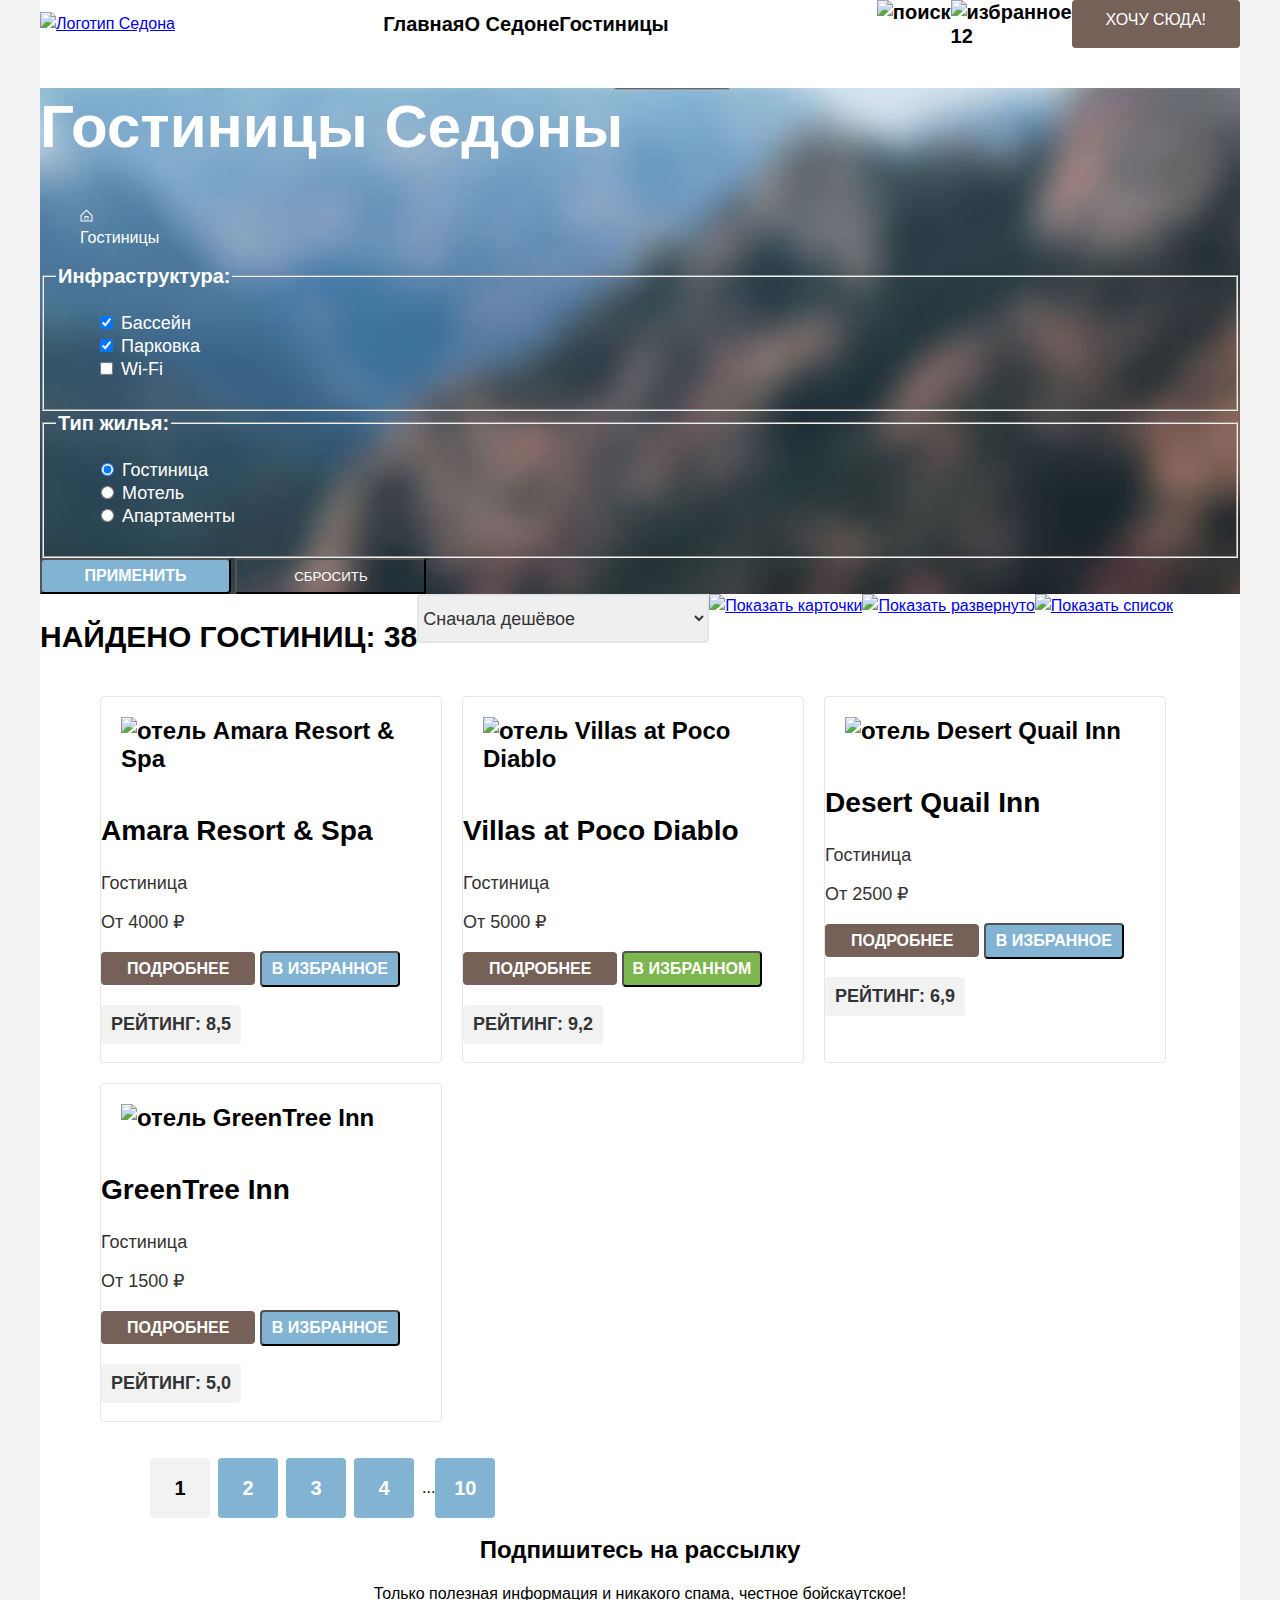
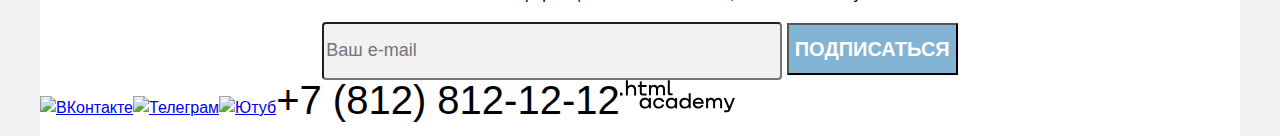
==== catalog.html @ 785b6da3 "Merge pull request #6 from Thedoz/master" ====
<!DOCTYPE html>
<html lang="ru">

  <head>
    <link rel="stylesheet" href="styles/styles.css">
    <meta charset="utf-8">
    <title>Каталог</title>
  </head>

  <body>
    <div class="container">
      <header class="page-header">
        <nav class="navigation">
          <a href="index.html" class="navigation-logo">
            <img src="images/headericon/logo.svg" alt="Логотип Седона" class="page-header-logo" width="140" height="70">
          </a>
          <ul class="navigation-list">
            <li class="navigation-item">
              <a href="index.html" class="navigation-link navigation-link-current">Главная</a>
            </li>
            <li class="navigation-item">
              <a href="aboutsedona.html" class="navigation-link">О Седоне</a>
            </li>
            <li class="navigation-item">
              <a href="catalog.html" class="navigation-link">Гостиницы</a>
            </li>
          </ul>
          <ul class="navigation-list navigation-user">
            <li class="navigation-item">
              <a href="#" class="navigation-link"><span class="visually-hidden">Поиск</span>
                <img src="images/headericon/search.svg" class="search-icon" alt="поиск">
              </a>
            </li>
            <li class="navigation-item">
              <a href="#" class="navigation-link"><span class="visually-hidden">Избранное</span>
                <img src="images/headericon/heart.svg" class="favorite-icon" alt="избранное">
                <div>12</div>
              </a>
            </li>
            <li class="navigation-item">
              <a href="#" class="navigation-link-link">хочу сюда!</a>
            </li>
          </ul>
        </nav>
      </header>

      <main class="main-catalog">
        <section class="catalog-hotel">
          <h1 class="inner-header-title">Гостиницы Седоны</h1>
          <ul class="breadcrumbs">
            <li class="breadcrumbs-item">
              <a href="index.html" class="breadcrumbs-link-index"><span class="visually-hidden">Главная</span>
                <img src="images/catalog/house-catalog.svg" alt="Главная" class="breadcrumbs-icon">
              </a>
            </li>
            <li class="breadcrumbs-item">
              <a class="breadcrumbs-link">Гостиницы</a>
            </li>
          </ul>
          <h2 class="visually-hidden">Список гостиниц с фильтрами</h2>
          <form class="catalog-filter" action="https://echo.htmlacademy.ru/" method="get">

            <fieldset class="catalog-filter-group">
              <legend class="catalog-filter-title">Инфраструктура:</legend>
              <ul class="catalog-filter-list">
                <li class="catalog-filter-item">
                  <label class="control">
                    <input type="checkbox" class="control-input" name="swimming pool" checked>
                    Бассейн
                  </label>
                </li>
                <li class="catalog-filter-item">
                  <label class="control">
                    <input type="checkbox" class="control-input" name="parking" checked>
                    Парковка
                  </label>
                </li>
                <li class="catalog-filter-item">
                  <label class="control">
                    <input type="checkbox" class="control-input" name="wi-fi">
                    Wi-Fi
                  </label>
                </li>
              </ul>
            </fieldset>

            <fieldset class="catalog-filter-group">
              <legend class="catalog-filter-title">Тип жилья:</legend>
              <ul class="catalog-filter-list">
                <li class="catalog-filter-item">
                  <label class="control">
                    <input type="radio" class="control-input" name="housing type" value="hotel" checked>
                    Гостиница
                  </label>
                </li>
                <li class="catalog-filter-item">
                  <label class="control">
                    <input type="radio" class="control-input" name="housing type" value="motel">
                    Мотель
                  </label>
                </li>
                <li class="catalog-filter-item">
                  <label class="control">
                    <input type="radio" class="control-input" name="housing type" value="apartments">
                    Апартаменты
                  </label>
                </li>
              </ul>
            </fieldset>
            <button class="button-apply" type="submit">применить</button>
            <button class="button-reset" type="reset">сбросить</button>
          </form>
        </section>

        <section class="sorting">
          <h2>Найдено гостиниц: 38</h2>
          <select class="select-control" aria-label="Сортировка">
            <option value="cheap">Сначала дешёвое</option>
            <option value="expensive">Сначала дорогое</option>
            <option value="popular">Сначала популярное</option>
          </select>
          <a href="#" class="button button-card"><span class="visually-hidden">Показать карточки</span>
            <img src="images/catalog/view1.svg" alt="Показать карточки" class="view-card">
          </a>
          <a href="#" class="button button-deployed"><span class="visually-hidden">Показать развернуто</span>
            <img src="images/catalog/view2.svg" alt="Показать развернуто" class="view-deployed">
          </a>
          <a href="#" class="button button-list"><span class="visually-hidden">Показать список</span>
            <img src="images/catalog/view3.svg" alt="Показать список" class="bview-list">
          </a>
        </section>

        <section class="hotels">
          <ul class="hotel-list">
            <li class="hotel-card">
              <a class="hotel-card-link" href="hotel.html">
                <img class="hotel-card-image" src="images/catalog/hotel-amara.jpg" alt="отель Amara Resort & Spa"
                  width="300" height="212">
                <h3 class="hotel-card-title">Amara Resort & Spa</h3>
              </a>
              <p class="hotel-card-type">Гостиница</p>
              <p class="hotel-card-price">От 4000 &#8381</p>
              <a class="hotel-card-more button" href="more.html">подробнее</a>
              <button class="hotel-card-tofavorit button">в избранное</button>
              <p><span class="star visually-hidden">4 звезды</span></p>
              <p class="raiting">рейтинг: 8,5</p>
            </li>
            <li class="hotel-card">
              <a class="hotel-card-link" href="hotel.html">
                <img class="hotel-card-image" src="images/catalog/hotel-villas.jpg" alt="отель Villas at Poco Diablo"
                  width="300" height="212">
                <h3 class="hotel-card-title">Villas at Poco Diablo</h3>
              </a>
              <p class="hotel-card-type">Гостиница</p>
              <p class="hotel-card-price">От 5000 &#8381</p>
              <a class="hotel-card-more button" href="more.html">подробнее</a>
              <button class="hotel-card-infavorit button">в избранном</button>
              <p><span class="star visually-hidden">4 звезды</span></p>
              <p class="raiting">рейтинг: 9,2</p>
            </li>
            <li class="hotel-card">
              <a class="hotel-card-link" href="hotel.html">
                <img class="hotel-card-image" src="images/catalog/hotel-desert.jpg" alt="отель Desert Quail Inn"
                  width="300" height="212">
                <h3 class="hotel-card-title">Desert Quail Inn</h3>
              </a>
              <p class="hotel-card-type">Гостиница</p>
              <p class="hotel-card-price">От 2500 &#8381</p>
              <a class="hotel-card-more button" href="more.html">подробнее</a>
              <button class="hotel-card-tofavorit button">в избранное</button>
              <p><span class="star visually-hidden">3 звезды</span></p>
              <p class="raiting">рейтинг: 6,9</p>
            </li>
            <li class="hotel-card">
              <a class="hotel-card-link" href="hotel.html">
                <img class="hotel-card-image" src="images/catalog/hotel-greentree.jpg" alt="отель GreenTree Inn"
                  width="300" height="212">
                <h3 class="hotel-card-title">GreenTree Inn</h3>
              </a>
              <p class="hotel-card-type">Гостиница</p>
              <p class="hotel-card-price">От 1500 &#8381</p>
              <a class="hotel-card-more button" href="more.html">подробнее</a>
              <button class="hotel-card-tofavorit button">в избранное</button>
              <p><span class="star visually-hidden">2 звезды</span></p>
              <p class="raiting">рейтинг: 5,0</p>
            </li>
          </ul>
        </section>

        <section class="pagination">
          <h2 class="visually-hidden">Переход между страницами</h2>
          <ul class="pagination-number">
            <li class="pagination-item">
              <a class="pagination-link pagination-current">1</a>
            </li>
            <li class="pagination-item">
              <a class="pagination-link" href="#">2</a>
            </li>
            <li class="pagination-item">
              <a class="pagination-link" href="#">3</a>
            </li>
            <li class="pagination-item">
              <a class="pagination-link" href="#">4</a>
            </li>
            <li class="pagination-item">
              <span class="pagination-span">...</span>
            </li>
            <li class="pagination-item">
              <a class="pagination-link" href="#">10</a>
            </li>
          </ul>
        </section>

        <section class="subscribe-catalog">
          <h2>Подпишитесь на рассылку</h2>
          <p>Только полезная информация и никакого спама, честное бойскаутское!</p>
          <form action="https://echo.htmlacademy.ru/" class="subscribe-form" method="post">
            <input type="email" class="field" placeholder="Ваш e-mail" name="subscribe-email" required>
            <button class="subscribe-button" type="submit">Подписаться</button>
          </form>
        </section>
      </main>

      <footer class="page-footer">
        <ul class="footer-social-list">
          <li class="fotter-social-item">
            <a class="button" href="https://vk.com/htmlacademy"><span class="visually-hidden">ВКонтакте</span>
              <img src="images/footericon/vk.svg" alt="ВКонтакте" class="button-vk">
            </a>
          </li>
          <li class="fotter-social-item">
            <a class="button" href="https://t.me/htmlacademy"><span class="visually-hidden">Телеграм</span>
              <img src="images/footericon/telegram.svg" alt="Телеграм" class="button-tg">
            </a>
          </li>
          <li class="fotter-social-item">
            <a class="button" href="https://www.youtube.com/user/htmlacademy"><span class="visually-hidden">Ютуб</span>
              <img src="images/footericon/youtube.svg" alt="Ютуб" class="button-yt">
            </a>
          </li>
        </ul>
        <address class="footer-contacts-address">
          <a href="tel:+78128121212" class="footer-contacts-address-phone">+7 (812) 812-12-12</a>
        </address>
        <a href="https://htmlacademy.ru/" class="htmlacademy-link">
          <img src="images/footericon/htmlacademy.svg " alt="Логотип HTML Academy" class="page-footer-logo" Width="115"
            Height="33">
        </a>
      </footer>
    </div>
  </body>

</html>
---- styles/styles.css ----
@font-face{
  font-family: "PT Sans";
  font-style: normal;
  font-weight: 400;
  src: url("../fonts/ptsans-400.woff2") format("woff2");
  font-display: swap;
}

@font-face{
  font-family: "PT Sans";
  font-style: normal;
  font-weight: 700;
  src: url("../fonts/ptsans-700.woff2") format("woff2");
  font-display: swap;
}

body{
  font-family: "PT Sans", sans-serif;
  font-size: 16px;
  line-height: 24px;
  margin: 0;
  background-color: #F2F2F2;
  color: #000000;
}

.container{
  width: 1200px;
  max-width: 1200px;
  margin: 0 auto;
  background-color: #ffffff;
}
.visually-hidden {
  position: absolute;
  clip: rect(1px, 1px, 1px, 1px);
  padding: 0;
  border: 0;
  height: 1px;
  width: 1px;
  overflow: hidden;
}

.navigation{
  display: flex;
  justify-content: space-between;
  align-items: center;
}
.navigation-list{
  display: flex;
  list-style-type:none;
  padding: 0;
  margin: 0;
}
.navigation-link{
  font-weight: 700;
  font-size: 20px;
  color:#000000;
  text-decoration: none;
}
.navigation-link-link{
  text-decoration: none;
  color: #ffffff;
  background: #756157;
  border-radius: 4px;
  text-transform: uppercase;
  padding: 8px 34px;
}
.navigation-item{
  display: flex;
}


.main-index{

}

.hero{
  background: url("../images/vectorhero.svg") no-repeat,url("../images/index-background.jpg") no-repeat;
  background-position: center bottom, center;
  text-align: center;

}

.advantages{
  text-align: center;
}
.advantages p{
  font-size: 18px;
  line-height: 21px;
}
.advantages h2{
  font-weight: 700;
  font-size: 30px;
  line-height: 36px;
  text-transform: uppercase;
  text-align: center;
}
.advantages-list{
  list-style-type:none;
  padding: 0;
  margin: 0;

}
.advantages-item{
  display: flex;

}
 .blue{
  background: #82B3D3;
}
.whiteblue{
  background: rgba(131, 179, 211, 0.12);
}
.lightblue{
  background: rgba(131, 179, 211, 0.2);
}
.advantages-item h3{
  font-weight: 700;
  font-size: 24px;
  line-height: 28px;
  text-transform: uppercase;
}
.advantages-item p{
  font-size: 18px;
  line-height: 21px;
}

.recommendation{
  text-align: center;
}
.recommendation-list{
  display: flex;
  flex-direction: row;
  list-style:none;
  padding-left: 0;
}
.recommendation-item h3{
  font-weight: 700;
  font-size: 24px;
  line-height: 28px;
  text-transform: uppercase;
}
.recommendation-item p{
  font-size: 18px;
  line-height: 21px;
}

.search-hotel{
  text-align: center;
}
.search-hotel h2{
  font-weight: 700;
  font-size: 30px;
  line-height: 36px;
  text-transform: uppercase;
}
.search-hotel p{
  font-size: 22px;
  line-height: 26px;
}
.search-link{
  text-decoration: none;
  color: #ffffff;
  text-transform: uppercase;
  font-weight: 700;
  font-size: 20px;
  line-height: 36px;
  background: #756157;
  border-radius: 4px;
  padding: 8px 50px;
}

.subscribe{
  color: #ffffff;
  background-color: #000000;
  text-align: center;
  background: url("../images/subscribe.jpg") no-repeat;
  background-size: cover;
}
.subscribe h2{
  font-weight: 700;
  font-size: 30px;
  line-height: 36px;
  text-transform: uppercase;
}
.subscribe p{
  font-size: 22px;
  line-height: 26px;
}
.field{
  width: 452px;
  height: 52px;
  background: #F2F2F2;
  border-radius: 4px;
  font-size: 18px;
}
.subscribe-button{
  color: #ffffff;
  background-color: #82B3D3;
  font-weight: 700;
  text-transform: uppercase;
  height: 52px;
  font-size: 20px;
  line-height: 36px;
}

.page-footer{
  display: flex;

}
.footer-social-list{
  display: flex;
  list-style-type: none;
  padding-left: 0;

}

.footer-contacts-address-phone{
  text-decoration: none;
  color: #000000;
  font-size: 40px;
  line-height: 40px;
  text-transform: uppercase;
  font-style: normal;
}


.main-catalog{

}

.catalog-hotel{
  color: #ffffff;
  background: url("../images/catalog-background.jpg") no-repeat;
  margin: 0 auto;
  background-size: cover;
}
.catalog-hotel h1{
  font-weight: 700;
  font-size: 60px;
  line-height: 78px;
}
.breadcrumbs{
  list-style-type: none;
  font-size: 16px;
  line-height: 21px;
}

.catalog-filter-title{
  font-weight: 700;
  font-size: 20px;

}
.catalog-filter-list{
  list-style-type: none;
  font-size: 18px;
  line-height: 23px;
}
.button-apply{
  color: #ffffff;
  width: 191px;
  height: 36px;
  font-weight: 700;
  font-size: 16px;
  line-height: 20px;
  text-transform: uppercase;
  background: #82B3D3;
  border-radius: 4px;
}
.button-reset{
  color: #ffffff;
  background: none;
  width: 191px;
  height: 36px;
  text-transform: uppercase;
}

.sorting{
  display: flex;

}
.sorting h2{
  font-weight: 700;
  font-size: 30px;
  line-height: 36px;
  text-transform: uppercase;
}
.select-control{
  width: 292px;
  height: 49px;
  border: 2px solid #E5E5E5;
  border-radius: 4px;
  font-size: 18px;
  line-height: 21px;
  color: #333333;
}


.hotel-list{
  display: flex;
  list-style-type: none;
  flex-wrap: wrap;

}
.hotel-card{
  border: 1px solid #E6E6E6;
  border-radius: 4px;
  width: 340px;
  margin-left: 20px;
  margin-bottom: 20px;

}
.hotel-card img{
  padding: 20px 20px 16px 20px;
}
.hotel-card p{
  color: #333333;
  font-size: 18px;
  line-height: 21px;


}
.hotel-card-link{
  color: #000000;
  text-decoration: none;
  font-weight: 700;
  font-size: 24px;
  line-height: 28px;
}
.hotel-card-more {
  color: #ffffff;
  font-weight: 700;
  font-size: 16px;
  line-height: 20px;
  text-transform: uppercase;
  text-decoration: none;
  background: #756157;
  border-radius: 4px;
  padding: 8px 26px;
}
.hotel-card-tofavorit{
  color: #ffffff;
  font-weight: 700;
  font-size: 16px;
  line-height: 20px;
  text-transform: uppercase;
  width: 140px;
  height: 36px;
  background: #82B3D3;
  border-radius: 4px;
}
.hotel-card-infavorit{
  color: #ffffff;
  font-weight: 700;
  font-size: 16px;
  line-height: 20px;
  text-transform: uppercase;
  width: 140px;
  height: 36px;
  background: #7DB54F;
  border-radius: 4px;
}
.raiting{
  color: #333333;
  font-weight: 700;
  font-size: 16px;
  line-height: 20px;
  text-transform: uppercase;
  width: 140px;
  background: #F2F2F2;
  border-radius: 4px;
  text-align: center;
  padding: 9px 0;
}

.pagination{
  margin: 0 70px;
}
.pagination-number{
  display: flex;
  align-items: center;
  list-style-type: none;
}
.pagination-link{
  color: #ffffff;
  font-weight: 700;
  font-size: 20px;
  line-height: 36px;
  text-transform: uppercase;
  text-decoration: none;
  width: 60px;
  height: 60px;
  background: #82B3D3;
  border-radius: 4px;
  display: flex;
  justify-content: center;
  align-items: center;
  margin-right: 8px;
}
.pagination-link span{
  color: #000000;
  font-size: 22px;
  line-height: 26px;
  text-align: center;

}
.pagination-current{
  color: #000000;
  background: #F2F2F2;

}

.subscribe-catalog{
  text-align: center;
  background-size: 100% auto;
}
.subscribe h2{
  font-weight: 700;
  font-size: 30px;
  line-height: 36px;
  text-transform: uppercase;
}
.subscribe p{
  font-size: 22px;
  line-height: 26px;
}
.field{
  width: 452px;
  height: 52px;
  background: #F2F2F2;
  border-radius: 4px;
  font-size: 18px;

}
.subscribe-button{
  color: #ffffff;
  background-color: #82B3D3;
  font-weight: 700;
  text-transform: uppercase;
  height: 52px;
  font-size: 20px;
  line-height: 36px;
}
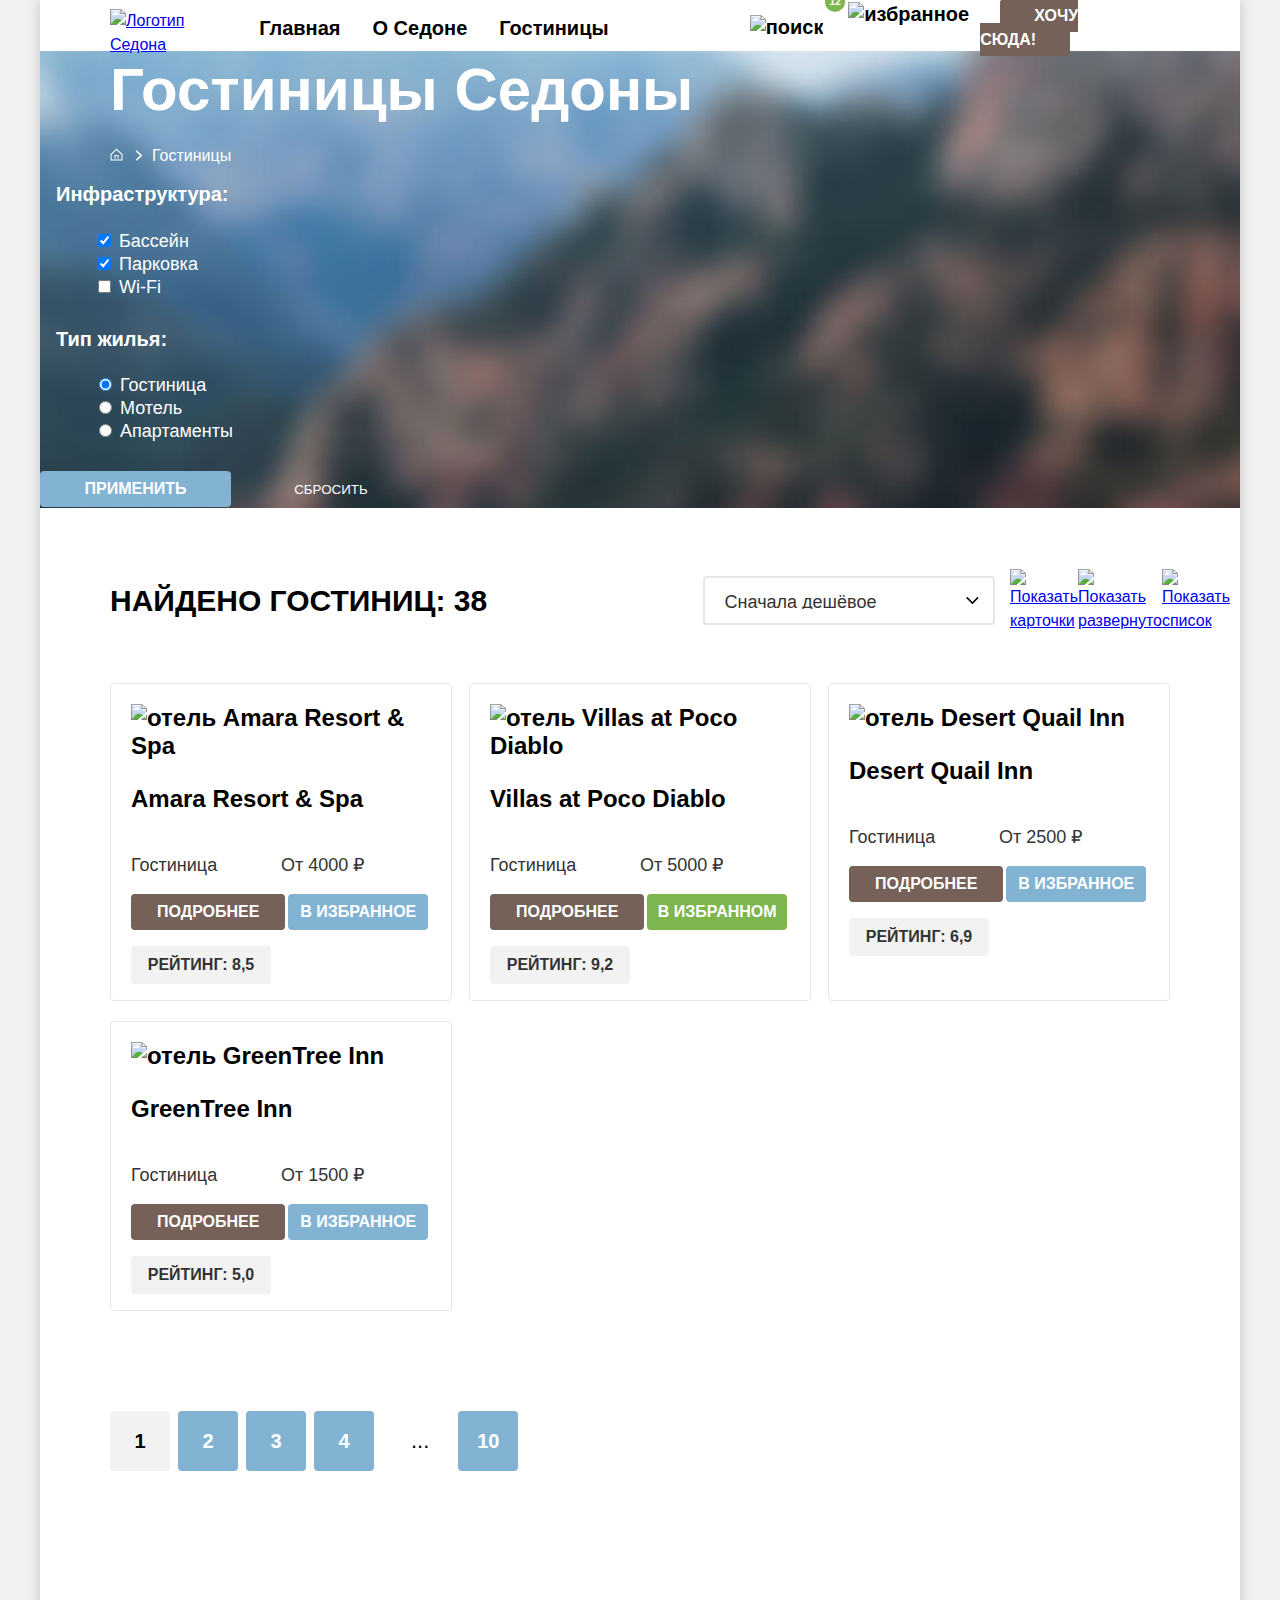
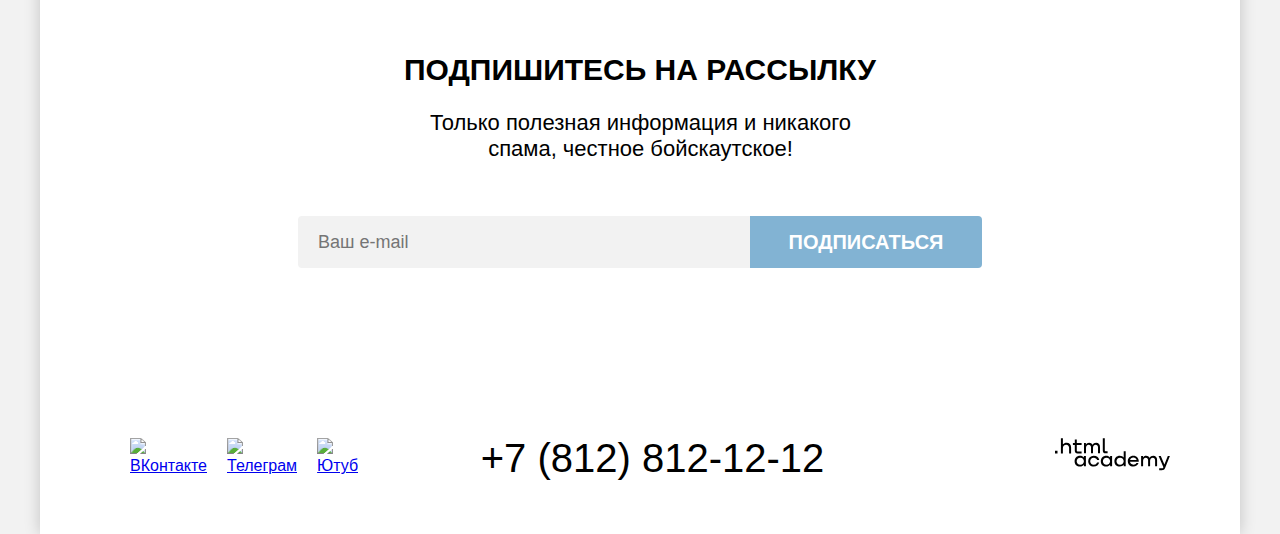
==== commit 7fc00aed: "Merge pull request #7 from Thedoz/master" ====
--- a/catalog.html
+++ b/catalog.html
@@ -25,20 +25,20 @@
               <a href="catalog.html" class="navigation-link">Гостиницы</a>
             </li>
           </ul>
-          <ul class="navigation-list navigation-user">
-            <li class="navigation-item">
-              <a href="#" class="navigation-link"><span class="visually-hidden">Поиск</span>
+          <ul class="navigation-user-list">
+            <li class="user-item">
+              <a href="#" class="user-link"><span class="visually-hidden">Поиск</span>
                 <img src="images/headericon/search.svg" class="search-icon" alt="поиск">
               </a>
             </li>
-            <li class="navigation-item">
-              <a href="#" class="navigation-link"><span class="visually-hidden">Избранное</span>
+            <li class="user-item">
+              <a href="#" class="user-link user-link-fav"><span class="visually-hidden">Избранное</span>
                 <img src="images/headericon/heart.svg" class="favorite-icon" alt="избранное">
-                <div>12</div>
-              </a>
-            </li>
-            <li class="navigation-item">
-              <a href="#" class="navigation-link-link">хочу сюда!</a>
+                <span>12</span>
+              </a>
+            </li>
+            <li class="user-item">
+              <a href="#" class="user-link-button">хочу сюда!</a>
             </li>
           </ul>
         </nav>
@@ -107,27 +107,29 @@
                 </li>
               </ul>
             </fieldset>
-            <button class="button-apply" type="submit">применить</button>
-            <button class="button-reset" type="reset">сбросить</button>
+            <button class="button-apply button" type="submit">применить</button>
+            <button class="button-reset button" type="reset">сбросить</button>
           </form>
         </section>
 
         <section class="sorting">
-          <h2>Найдено гостиниц: 38</h2>
+          <h2 class="sorting-title">Найдено гостиниц: 38</h2>
           <select class="select-control" aria-label="Сортировка">
             <option value="cheap">Сначала дешёвое</option>
             <option value="expensive">Сначала дорогое</option>
             <option value="popular">Сначала популярное</option>
           </select>
-          <a href="#" class="button button-card"><span class="visually-hidden">Показать карточки</span>
-            <img src="images/catalog/view1.svg" alt="Показать карточки" class="view-card">
-          </a>
-          <a href="#" class="button button-deployed"><span class="visually-hidden">Показать развернуто</span>
-            <img src="images/catalog/view2.svg" alt="Показать развернуто" class="view-deployed">
-          </a>
-          <a href="#" class="button button-list"><span class="visually-hidden">Показать список</span>
-            <img src="images/catalog/view3.svg" alt="Показать список" class="bview-list">
-          </a>
+          <div class="sorting-view">
+            <a href="#" class="button button-card"><span class="visually-hidden">Показать карточки</span>
+              <img src="images/catalog/view1.svg" alt="Показать карточки" class="view-card">
+            </a>
+            <a href="#" class="button button-deployed"><span class="visually-hidden">Показать развернуто</span>
+              <img src="images/catalog/view2.svg" alt="Показать развернуто" class="view-deployed">
+            </a>
+            <a href="#" class="button button-list"><span class="visually-hidden">Показать список</span>
+              <img src="images/catalog/view3.svg" alt="Показать список" class="bview-list">
+            </a>
+          </div>
         </section>
 
         <section class="hotels">
@@ -136,53 +138,61 @@
               <a class="hotel-card-link" href="hotel.html">
                 <img class="hotel-card-image" src="images/catalog/hotel-amara.jpg" alt="отель Amara Resort & Spa"
                   width="300" height="212">
+              </a>
+              <div class="hotel-card-text">
                 <h3 class="hotel-card-title">Amara Resort & Spa</h3>
-              </a>
-              <p class="hotel-card-type">Гостиница</p>
-              <p class="hotel-card-price">От 4000 &#8381</p>
-              <a class="hotel-card-more button" href="more.html">подробнее</a>
-              <button class="hotel-card-tofavorit button">в избранное</button>
-              <p><span class="star visually-hidden">4 звезды</span></p>
-              <p class="raiting">рейтинг: 8,5</p>
+                <p class="hotel-card-type">Гостиница</p>
+                <p class="hotel-card-price">От 4000 &#8381</p>
+                <a class="hotel-card-more button" href="more.html">подробнее</a>
+                <button class="hotel-card-tofavorit button">в избранное</button>
+                <p><span class="star visually-hidden">4 звезды</span></p>
+                <p class="hotel-card-raiting">рейтинг: 8,5</p>
+              </div>
             </li>
             <li class="hotel-card">
               <a class="hotel-card-link" href="hotel.html">
                 <img class="hotel-card-image" src="images/catalog/hotel-villas.jpg" alt="отель Villas at Poco Diablo"
                   width="300" height="212">
+              </a>
+              <div class="hotel-card-text">
                 <h3 class="hotel-card-title">Villas at Poco Diablo</h3>
-              </a>
-              <p class="hotel-card-type">Гостиница</p>
-              <p class="hotel-card-price">От 5000 &#8381</p>
-              <a class="hotel-card-more button" href="more.html">подробнее</a>
-              <button class="hotel-card-infavorit button">в избранном</button>
-              <p><span class="star visually-hidden">4 звезды</span></p>
-              <p class="raiting">рейтинг: 9,2</p>
+                <p class="hotel-card-type">Гостиница</p>
+                <p class="hotel-card-price">От 5000 &#8381</p>
+                <a class="hotel-card-more button" href="more.html">подробнее</a>
+                <button class="hotel-card-infavorit button">в избранном</button>
+                <p><span class="star visually-hidden">4 звезды</span></p>
+                <p class="hotel-card-raiting">рейтинг: 9,2</p>
+              </div>
             </li>
             <li class="hotel-card">
               <a class="hotel-card-link" href="hotel.html">
                 <img class="hotel-card-image" src="images/catalog/hotel-desert.jpg" alt="отель Desert Quail Inn"
                   width="300" height="212">
+              </a>
+              <div class="hotel-card-text">
                 <h3 class="hotel-card-title">Desert Quail Inn</h3>
-              </a>
-              <p class="hotel-card-type">Гостиница</p>
-              <p class="hotel-card-price">От 2500 &#8381</p>
-              <a class="hotel-card-more button" href="more.html">подробнее</a>
-              <button class="hotel-card-tofavorit button">в избранное</button>
-              <p><span class="star visually-hidden">3 звезды</span></p>
-              <p class="raiting">рейтинг: 6,9</p>
+                <p class="hotel-card-type">Гостиница</p>
+                <p class="hotel-card-price">От 2500 &#8381</p>
+                <a class="hotel-card-more button" href="more.html">подробнее</a>
+                <button class="hotel-card-tofavorit button">в избранное</button>
+                <p><span class="star visually-hidden">3 звезды</span></p>
+                <p class="hotel-card-raiting">рейтинг: 6,9</p>
+              </div>
             </li>
             <li class="hotel-card">
               <a class="hotel-card-link" href="hotel.html">
                 <img class="hotel-card-image" src="images/catalog/hotel-greentree.jpg" alt="отель GreenTree Inn"
                   width="300" height="212">
+              </a>
+              <div class="hotel-card-text">
                 <h3 class="hotel-card-title">GreenTree Inn</h3>
-              </a>
-              <p class="hotel-card-type">Гостиница</p>
-              <p class="hotel-card-price">От 1500 &#8381</p>
-              <a class="hotel-card-more button" href="more.html">подробнее</a>
-              <button class="hotel-card-tofavorit button">в избранное</button>
-              <p><span class="star visually-hidden">2 звезды</span></p>
-              <p class="raiting">рейтинг: 5,0</p>
+                <p class="hotel-card-type">Гостиница</p>
+                <p class="hotel-card-price">От 1500 &#8381</p>
+                <a class="hotel-card-more button" href="more.html">подробнее</a>
+                <button class="hotel-card-tofavorit button">в избранное</button>
+                <p><span class="star visually-hidden">2 звезды</span></p>
+                <p class="hotel-card-raiting">рейтинг: 5,0</p>
+              </div>
             </li>
           </ul>
         </section>
@@ -212,11 +222,11 @@
         </section>
 
         <section class="subscribe-catalog">
-          <h2>Подпишитесь на рассылку</h2>
-          <p>Только полезная информация и никакого спама, честное бойскаутское!</p>
+          <h2 class="subscribe-title">Подпишитесь на рассылку</h2>
+          <p class="subscribe-text">Только полезная информация и никакого спама, честное бойскаутское!</p>
           <form action="https://echo.htmlacademy.ru/" class="subscribe-form" method="post">
             <input type="email" class="field" placeholder="Ваш e-mail" name="subscribe-email" required>
-            <button class="subscribe-button" type="submit">Подписаться</button>
+            <button class="subscribe-button button" type="submit">Подписаться</button>
           </form>
         </section>
       </main>
@@ -224,17 +234,19 @@
       <footer class="page-footer">
         <ul class="footer-social-list">
           <li class="fotter-social-item">
-            <a class="button" href="https://vk.com/htmlacademy"><span class="visually-hidden">ВКонтакте</span>
+            <a class="fotter-social-link" href="https://vk.com/htmlacademy"><span
+                class="visually-hidden">ВКонтакте</span>
               <img src="images/footericon/vk.svg" alt="ВКонтакте" class="button-vk">
             </a>
           </li>
           <li class="fotter-social-item">
-            <a class="button" href="https://t.me/htmlacademy"><span class="visually-hidden">Телеграм</span>
+            <a class="fotter-social-link" href="https://t.me/htmlacademy"><span class="visually-hidden">Телеграм</span>
               <img src="images/footericon/telegram.svg" alt="Телеграм" class="button-tg">
             </a>
           </li>
           <li class="fotter-social-item">
-            <a class="button" href="https://www.youtube.com/user/htmlacademy"><span class="visually-hidden">Ютуб</span>
+            <a class="fotter-social-link" href="https://www.youtube.com/user/htmlacademy"><span
+                class="visually-hidden">Ютуб</span>
               <img src="images/footericon/youtube.svg" alt="Ютуб" class="button-yt">
             </a>
           </li>
--- a/styles/styles.css
+++ b/styles/styles.css
@@ -29,6 +29,7 @@
   max-width: 1200px;
   margin: 0 auto;
   background-color: #ffffff;
+  box-shadow: 0 0 15px rgba(0, 0, 0, 0.2);
 }
 .visually-hidden {
   position: absolute;
@@ -39,90 +40,177 @@
   width: 1px;
   overflow: hidden;
 }
-
+.button{
+  border: 0;
+  cursor: pointer;
+}
+
+/* navigation */
 .navigation{
   display: flex;
-  justify-content: space-between;
-  align-items: center;
+  align-items: center;
+  justify-content: space-between;
+  padding: 0 70px;
+  margin: 0;
+}
+.page-header-logo{
+  width: 140px;
+  height: 70px;
 }
 .navigation-list{
   display: flex;
-  list-style-type:none;
+  list-style:none;
+  flex-wrap: wrap;
+  width: 500px;
+  padding:0;
+  margin:0;
+  align-items: center;
+  margin-bottom: 10px;
+}
+.navigation-link{
+  display: block;
+  padding: 16px 16px;
+  font-weight: 700;
+  font-size: 20px;
+  line-height: 24px;
+  color:#000000;
+  text-align: center;
+  text-decoration: none;
+}
+.navigation-user-list{
+  list-style: none;
+  display: flex;
+  margin: 0;
   padding: 0;
-  margin: 0;
-}
-.navigation-link{
+  justify-content:space-between;
+  align-items: center;
+  margin-bottom: 10px;
+}
+
+.user-link{
   font-weight: 700;
   font-size: 20px;
+  line-height: 24px;
   color:#000000;
   text-decoration: none;
-}
-.navigation-link-link{
+  padding: 16px 13px;
+}
+.user-link-button{
   text-decoration: none;
   color: #ffffff;
   background: #756157;
   border-radius: 4px;
   text-transform: uppercase;
+  font-weight: 700;
+  font-size: 16px;
+  line-height: 20px;
   padding: 8px 34px;
-}
-.navigation-item{
-  display: flex;
-}
-
-
-.main-index{
-
-}
+  margin-left: 20px;
+}
+.user-link-fav{
+  position: relative;
+}
+.user-link-fav span{
+  position: absolute;
+  top: 5px;
+  right: 3px;
+  color: #ffffff;
+  font-size: 10px;
+  line-height: 10px;
+  width: 20px;
+  height: 20px;
+  background: #7DB54F;
+  border-radius: 50%;
+}
+.user-item span{
+  display: flex;
+  justify-content: center;
+  align-items: center;
+}
+
+
+/* main */
+.main-index{}
 
 .hero{
   background: url("../images/vectorhero.svg") no-repeat,url("../images/index-background.jpg") no-repeat;
   background-position: center bottom, center;
   text-align: center;
-
-}
+  margin: auto;
+  margin-top: -15px;
+  padding-top: 51px;
+  padding-bottom: 82px;
+}
+
 
 .advantages{
   text-align: center;
 }
+.adventages-description{
+  font-size: 18px;
+  line-height: 21px;
+  padding-bottom: 90px;
+  width: 60%;
+}
+.las-vegas{
+  width: 65%;
+}
+.advantages h2{
+  font-weight: 700;
+  font-size: 30px;
+  line-height: 36px;
+  text-transform: uppercase;
+  text-align: center;
+  padding-top: 69px;
+  margin-bottom: 25px;
+}
 .advantages p{
-  font-size: 18px;
-  line-height: 21px;
-}
-.advantages h2{
-  font-weight: 700;
-  font-size: 30px;
-  line-height: 36px;
-  text-transform: uppercase;
-  text-align: center;
+  padding-bottom: 90px;
 }
 .advantages-list{
-  list-style-type:none;
+  display: flex;
+  justify-content: space-between;
+  flex-wrap: wrap;
+  list-style: none;
   padding: 0;
   margin: 0;
-
-}
+}
+.advantages-text{
+  display: flex;
+  justify-content: center;
+  align-items: center;
+  flex-direction: column;
+}
+
 .advantages-item{
   display: flex;
-
 }
  .blue{
   background: #82B3D3;
+  color: #ffffff;
 }
 .whiteblue{
   background: rgba(131, 179, 211, 0.12);
+  width: 400px;
 }
 .lightblue{
   background: rgba(131, 179, 211, 0.2);
-}
-.advantages-item h3{
+  width: 400px;
+}
+.adventages-title{
   font-weight: 700;
   font-size: 24px;
   line-height: 28px;
   text-transform: uppercase;
+  width: 43%;
+  margin: 0 auto;
+  margin-bottom: 62px;
+  padding-top: 103px;
 }
 .advantages-item p{
   font-size: 18px;
   line-height: 21px;
+  padding-bottom: 121px;
 }
 
 .recommendation{
@@ -132,9 +220,13 @@
   display: flex;
   flex-direction: row;
   list-style:none;
-  padding-left: 0;
-}
-.recommendation-item h3{
+  padding: 0;
+  margin: 0;
+}
+.recommendation-item{
+  width: 400px;
+}
+.recommendation-title{
   font-weight: 700;
   font-size: 24px;
   line-height: 28px;
@@ -143,20 +235,31 @@
 .recommendation-item p{
   font-size: 18px;
   line-height: 21px;
-}
+  padding-bottom: 80px;
+  margin-top: 30px;
+}
+.recommendation-icon{
+  padding-top: 80px;
+  margin-bottom: 30px;
+}
+
+
 
 .search-hotel{
   text-align: center;
+  padding: 96px 304px;
 }
 .search-hotel h2{
   font-weight: 700;
   font-size: 30px;
   line-height: 36px;
   text-transform: uppercase;
+  margin-bottom: 20px;
 }
 .search-hotel p{
   font-size: 22px;
   line-height: 26px;
+  margin-bottom: 54px;
 }
 .search-link{
   text-decoration: none;
@@ -176,23 +279,39 @@
   text-align: center;
   background: url("../images/subscribe.jpg") no-repeat;
   background-size: cover;
-}
-.subscribe h2{
+  padding-top: 96px;
+  padding-bottom: 104px;
+
+}
+.subscribe-title{
   font-weight: 700;
   font-size: 30px;
   line-height: 36px;
   text-transform: uppercase;
-}
-.subscribe p{
+  margin-bottom: 20px;
+}
+.subscribe-text{
   font-size: 22px;
   line-height: 26px;
+  margin-bottom: 54px;
+  max-width: 475px;
+  margin-left: 363px;
+}
+.subscribe-form{
+  display: flex;
+  justify-content: center;
+  align-items: center;
 }
 .field{
   width: 452px;
   height: 52px;
   background: #F2F2F2;
-  border-radius: 4px;
-  font-size: 18px;
+  border-radius: 4px 0 0 4px;
+  font-size: 18px;
+  border: 0;
+  box-sizing: border-box;
+  padding-left: 20px;
+
 }
 .subscribe-button{
   color: #ffffff;
@@ -202,17 +321,30 @@
   height: 52px;
   font-size: 20px;
   line-height: 36px;
-}
-
+  border-radius: 0 4px 4px 0;
+  width: 232px;
+}
+
+
+/* footer */
 .page-footer{
   display: flex;
-
+  justify-content: space-between;
+  align-items: center;
+  padding: 45px 70px 35px 80px;
 }
 .footer-social-list{
   display: flex;
-  list-style-type: none;
+  list-style: none;
   padding-left: 0;
-
+  justify-content: space-between;
+  width: 130px;
+  align-items: center;
+  height: 50px;
+}
+.fotter-social-link{
+  display: flex;
+  padding: 13px 10px;
 }
 
 .footer-contacts-address-phone{
@@ -225,34 +357,47 @@
 }
 
 
-.main-catalog{
-
-}
+/* catalog */
+.main-catalog{}
 
 .catalog-hotel{
   color: #ffffff;
   background: url("../images/catalog-background.jpg") no-repeat;
   margin: 0 auto;
   background-size: cover;
-}
-.catalog-hotel h1{
+  margin-top: -15px;
+}
+.inner-header-title{
   font-weight: 700;
   font-size: 60px;
   line-height: 78px;
+  padding-left: 70px;
+  margin: 0;
 }
 .breadcrumbs{
-  list-style-type: none;
+  display: flex;
+  align-items: center;
+  list-style: none;
   font-size: 16px;
   line-height: 21px;
-}
-
+  padding-left: 70px;
+  background: url('../images/catalog/arrow-right.svg') no-repeat;
+  background-position: 8% 50%;
+}
+.breadcrumbs-link-index{
+  margin-right: 29px;
+}
+
+
+.catalog-filter-group{
+  border: 0;
+}
 .catalog-filter-title{
   font-weight: 700;
   font-size: 20px;
-
 }
 .catalog-filter-list{
-  list-style-type: none;
+  list-style: none;
   font-size: 18px;
   line-height: 23px;
 }
@@ -277,15 +422,25 @@
 
 .sorting{
   display: flex;
-
-}
-.sorting h2{
+  justify-content: space-between;
+  align-items: center;
+  padding: 50px 70px 40px;
+}
+.sorting-view{
+  width: 160px;
+  display: flex;
+  justify-content: space-between;
+  align-items: center;
+}
+.sorting-title{
   font-weight: 700;
   font-size: 30px;
   line-height: 36px;
   text-transform: uppercase;
+  margin-right: 200px;
 }
 .select-control{
+  cursor: pointer;
   width: 292px;
   height: 49px;
   border: 2px solid #E5E5E5;
@@ -293,32 +448,53 @@
   font-size: 18px;
   line-height: 21px;
   color: #333333;
+  appearance: none;
+  padding: 14px 20px;
+  background: url('../images/catalog/arrow-down.svg') no-repeat;
+  background-position: 95% 50%;
 }
 
 
 .hotel-list{
   display: flex;
-  list-style-type: none;
+  list-style: none;
   flex-wrap: wrap;
-
+  padding: 0;
+  margin: 0 70px;
+  justify-content: space-between;
 }
 .hotel-card{
   border: 1px solid #E6E6E6;
   border-radius: 4px;
   width: 340px;
-  margin-left: 20px;
   margin-bottom: 20px;
-
-}
-.hotel-card img{
-  padding: 20px 20px 16px 20px;
-}
-.hotel-card p{
+  padding-top: 20px;
+}
+.hotel-card-text{
+  display: flex;
+  flex-wrap: wrap;
+  justify-content: space-between;
+  align-items: center;
+  padding: 0 20px;
+}
+.hotel-card-title{
+  font-weight: 700;
+  font-size: 24px;
+  line-height: 28px;
+  width: 100%;
+}
+.hotel-card-image{
+  padding: 0 20px;
+}
+.hotel-card-price,
+.hotel-card-type{
+  display: flex;
+  justify-content: space-between;
+  align-items: center;
   color: #333333;
   font-size: 18px;
   line-height: 21px;
-
-
+  width: 50%;
 }
 .hotel-card-link{
   color: #000000;
@@ -360,7 +536,7 @@
   background: #7DB54F;
   border-radius: 4px;
 }
-.raiting{
+.hotel-card-raiting{
   color: #333333;
   font-weight: 700;
   font-size: 16px;
@@ -371,15 +547,15 @@
   border-radius: 4px;
   text-align: center;
   padding: 9px 0;
-}
-
-.pagination{
-  margin: 0 70px;
-}
+
+}
+
 .pagination-number{
   display: flex;
   align-items: center;
-  list-style-type: none;
+  list-style: none;
+  padding: 0;
+  margin: 80px 70px 60px;
 }
 .pagination-link{
   color: #ffffff;
@@ -397,12 +573,10 @@
   align-items: center;
   margin-right: 8px;
 }
-.pagination-link span{
-  color: #000000;
+.pagination-span{
   font-size: 22px;
   line-height: 26px;
-  text-align: center;
-
+  padding: 17px 29px;
 }
 .pagination-current{
   color: #000000;
@@ -413,31 +587,6 @@
 .subscribe-catalog{
   text-align: center;
   background-size: 100% auto;
-}
-.subscribe h2{
-  font-weight: 700;
-  font-size: 30px;
-  line-height: 36px;
-  text-transform: uppercase;
-}
-.subscribe p{
-  font-size: 22px;
-  line-height: 26px;
-}
-.field{
-  width: 452px;
-  height: 52px;
-  background: #F2F2F2;
-  border-radius: 4px;
-  font-size: 18px;
-
-}
-.subscribe-button{
-  color: #ffffff;
-  background-color: #82B3D3;
-  font-weight: 700;
-  text-transform: uppercase;
-  height: 52px;
-  font-size: 20px;
-  line-height: 36px;
-}
+  padding-top: 96px;
+  padding-bottom: 104px;
+}
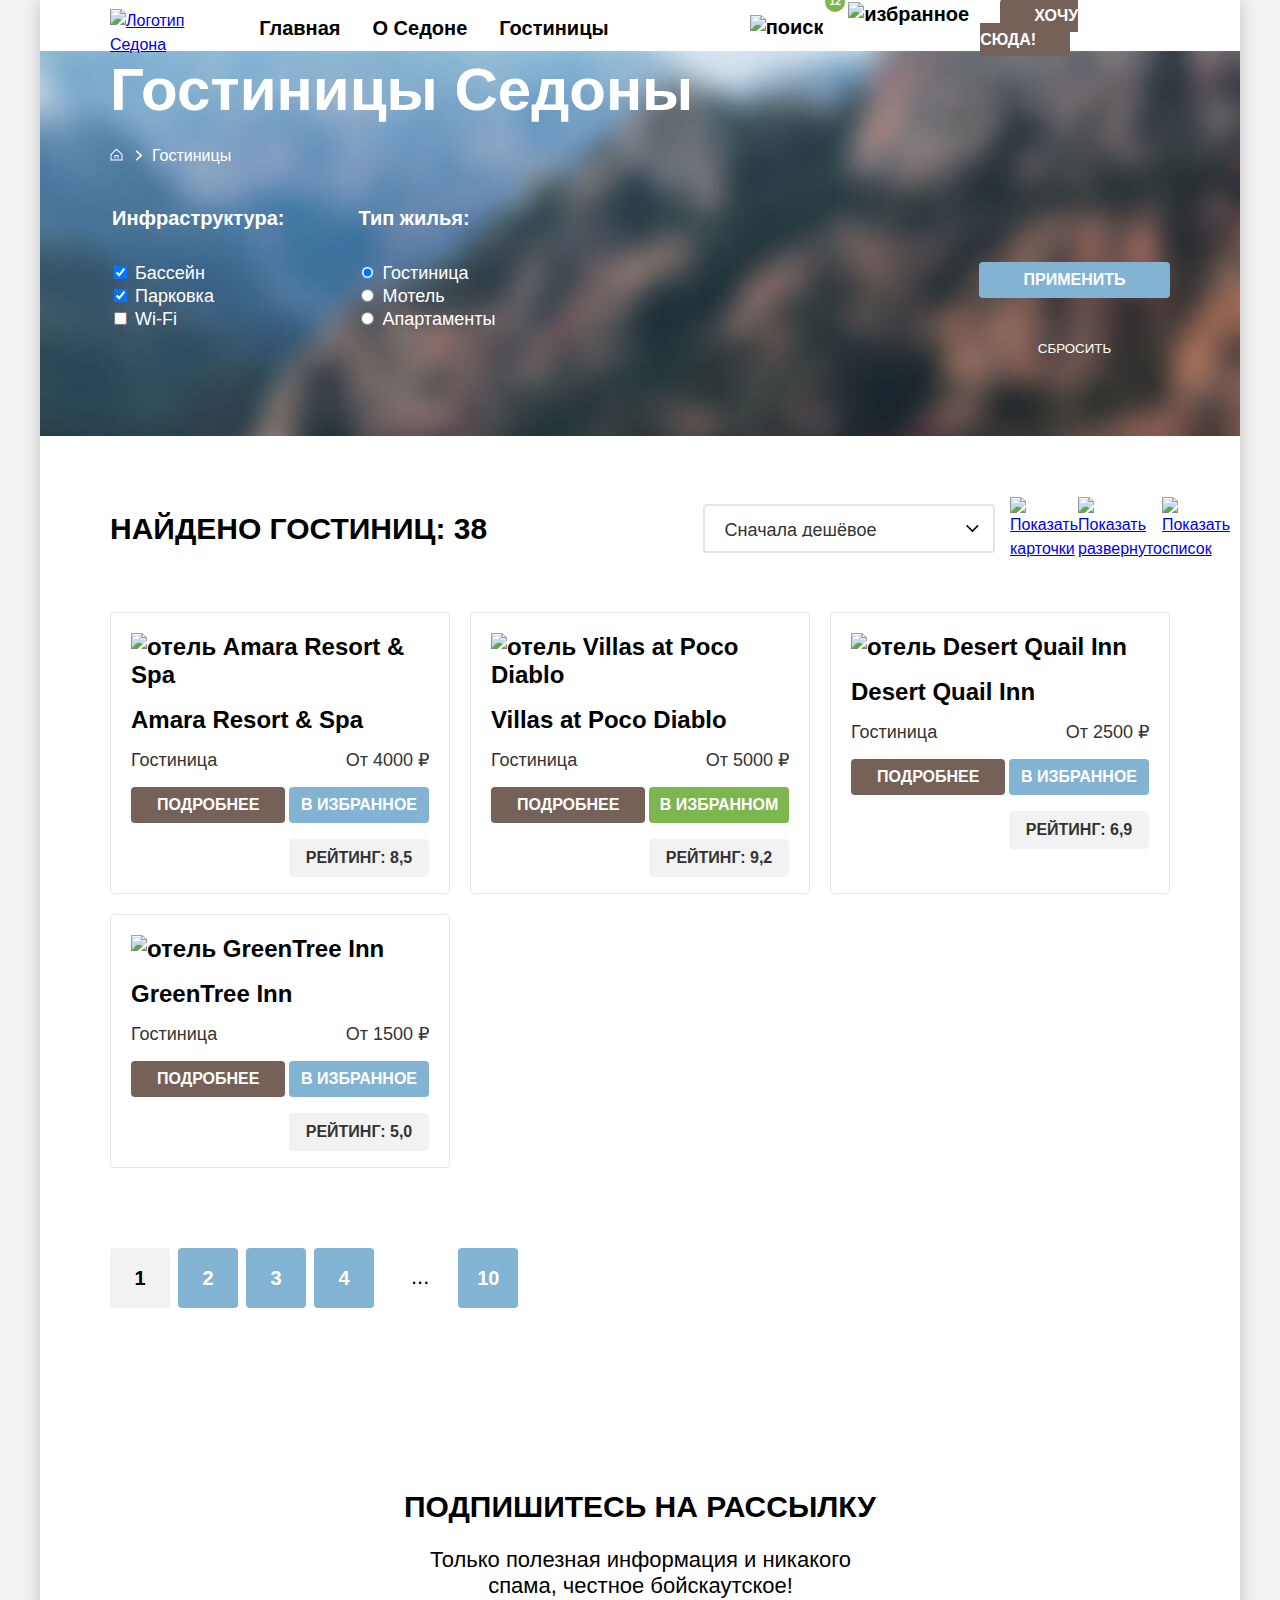
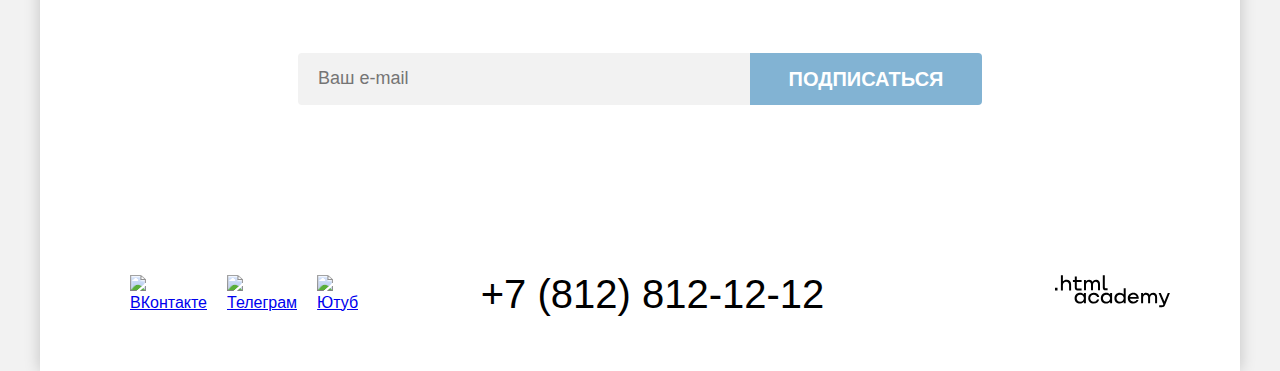
==== commit af0b289e: "Добавляет изменения в CSS" ====
--- a/catalog.html
+++ b/catalog.html
@@ -107,8 +107,10 @@
                 </li>
               </ul>
             </fieldset>
-            <button class="button-apply button" type="submit">применить</button>
-            <button class="button-reset button" type="reset">сбросить</button>
+            <div class="filter-button">
+              <button class="button-apply button" type="submit">применить</button>
+              <button class="button-reset button" type="reset">сбросить</button>
+            </div>
           </form>
         </section>
 
@@ -138,9 +140,9 @@
               <a class="hotel-card-link" href="hotel.html">
                 <img class="hotel-card-image" src="images/catalog/hotel-amara.jpg" alt="отель Amara Resort & Spa"
                   width="300" height="212">
-              </a>
-              <div class="hotel-card-text">
                 <h3 class="hotel-card-title">Amara Resort & Spa</h3>
+              </a>
+              <div class="hotel-card-text">
                 <p class="hotel-card-type">Гостиница</p>
                 <p class="hotel-card-price">От 4000 &#8381</p>
                 <a class="hotel-card-more button" href="more.html">подробнее</a>
@@ -153,9 +155,9 @@
               <a class="hotel-card-link" href="hotel.html">
                 <img class="hotel-card-image" src="images/catalog/hotel-villas.jpg" alt="отель Villas at Poco Diablo"
                   width="300" height="212">
-              </a>
-              <div class="hotel-card-text">
                 <h3 class="hotel-card-title">Villas at Poco Diablo</h3>
+              </a>
+              <div class="hotel-card-text">
                 <p class="hotel-card-type">Гостиница</p>
                 <p class="hotel-card-price">От 5000 &#8381</p>
                 <a class="hotel-card-more button" href="more.html">подробнее</a>
@@ -168,9 +170,9 @@
               <a class="hotel-card-link" href="hotel.html">
                 <img class="hotel-card-image" src="images/catalog/hotel-desert.jpg" alt="отель Desert Quail Inn"
                   width="300" height="212">
-              </a>
-              <div class="hotel-card-text">
                 <h3 class="hotel-card-title">Desert Quail Inn</h3>
+              </a>
+              <div class="hotel-card-text">
                 <p class="hotel-card-type">Гостиница</p>
                 <p class="hotel-card-price">От 2500 &#8381</p>
                 <a class="hotel-card-more button" href="more.html">подробнее</a>
@@ -183,9 +185,9 @@
               <a class="hotel-card-link" href="hotel.html">
                 <img class="hotel-card-image" src="images/catalog/hotel-greentree.jpg" alt="отель GreenTree Inn"
                   width="300" height="212">
-              </a>
-              <div class="hotel-card-text">
                 <h3 class="hotel-card-title">GreenTree Inn</h3>
+              </a>
+              <div class="hotel-card-text">
                 <p class="hotel-card-type">Гостиница</p>
                 <p class="hotel-card-price">От 1500 &#8381</p>
                 <a class="hotel-card-more button" href="more.html">подробнее</a>
--- a/styles/styles.css
+++ b/styles/styles.css
@@ -388,18 +388,44 @@
   margin-right: 29px;
 }
 
-
+.catalog-filter{
+  display: flex;
+  padding: 0;
+  margin: 0 70px;
+  margin-top: 40px;
+  padding-bottom: 70px;
+}
 .catalog-filter-group{
+  margin: 0;
+  padding: 0;
   border: 0;
 }
 .catalog-filter-title{
   font-weight: 700;
   font-size: 20px;
+  line-height: 24px;
+  margin-bottom: 32px;
+  margin-right: 70px;
 }
 .catalog-filter-list{
   list-style: none;
   font-size: 18px;
   line-height: 23px;
+  margin: 0;
+  padding: 0;
+}
+.filter-button{
+  display: flex;
+  flex-direction: column;
+  margin: 0;
+  padding: 0;
+  margin-top: 56px;
+  margin-left: auto;
+}
+.button-apply,
+.button-reset{
+  margin: 0;
+  padding: 0;
 }
 .button-apply{
   color: #ffffff;
@@ -418,6 +444,7 @@
   width: 191px;
   height: 36px;
   text-transform: uppercase;
+  margin-top: 32px;
 }
 
 .sorting{
@@ -456,18 +483,17 @@
 
 
 .hotel-list{
-  display: flex;
+  display: grid;
+  grid-template-columns: 340px 340px 340px;
+  gap: 20px;
   list-style: none;
-  flex-wrap: wrap;
   padding: 0;
   margin: 0 70px;
-  justify-content: space-between;
+  margin-bottom: 80px;
 }
 .hotel-card{
   border: 1px solid #E6E6E6;
   border-radius: 4px;
-  width: 340px;
-  margin-bottom: 20px;
   padding-top: 20px;
 }
 .hotel-card-text{
@@ -476,12 +502,15 @@
   justify-content: space-between;
   align-items: center;
   padding: 0 20px;
+  margin: 0;
 }
 .hotel-card-title{
+  margin: 0;
+  padding: 16px 20px;
   font-weight: 700;
   font-size: 24px;
   line-height: 28px;
-  width: 100%;
+
 }
 .hotel-card-image{
   padding: 0 20px;
@@ -495,6 +524,15 @@
   font-size: 18px;
   line-height: 21px;
   width: 50%;
+  margin: 0;
+  padding: 0;
+  margin-bottom: 16px;
+}
+.hotel-card-price{
+  justify-content: end;
+}
+.hotel-card-type{
+ justify-content: start;
 }
 .hotel-card-link{
   color: #000000;
@@ -502,6 +540,15 @@
   font-weight: 700;
   font-size: 24px;
   line-height: 28px;
+}
+.hotel-card-tofavorit,
+.hotel-card-infavorit,
+.hotel-card-more{
+  margin: 0;
+  padding: 0;
+  display: flex;
+  justify-content: center;
+  align-items: center;
 }
 .hotel-card-more {
   color: #ffffff;
@@ -524,6 +571,7 @@
   height: 36px;
   background: #82B3D3;
   border-radius: 4px;
+  margin-left: auto;
 }
 .hotel-card-infavorit{
   color: #ffffff;
@@ -535,6 +583,7 @@
   height: 36px;
   background: #7DB54F;
   border-radius: 4px;
+  margin-left: auto;
 }
 .hotel-card-raiting{
   color: #333333;
@@ -547,7 +596,8 @@
   border-radius: 4px;
   text-align: center;
   padding: 9px 0;
-
+  justify-content: center;
+  margin-left: auto;
 }
 
 .pagination-number{
@@ -555,7 +605,7 @@
   align-items: center;
   list-style: none;
   padding: 0;
-  margin: 80px 70px 60px;
+  margin: 0 70px;
 }
 .pagination-link{
   color: #ffffff;
@@ -587,6 +637,9 @@
 .subscribe-catalog{
   text-align: center;
   background-size: 100% auto;
+  margin: 0;
+  padding: 0;
+  padding-bottom: 104px;
+  margin-top: 60px;
   padding-top: 96px;
-  padding-bottom: 104px;
-}
+}
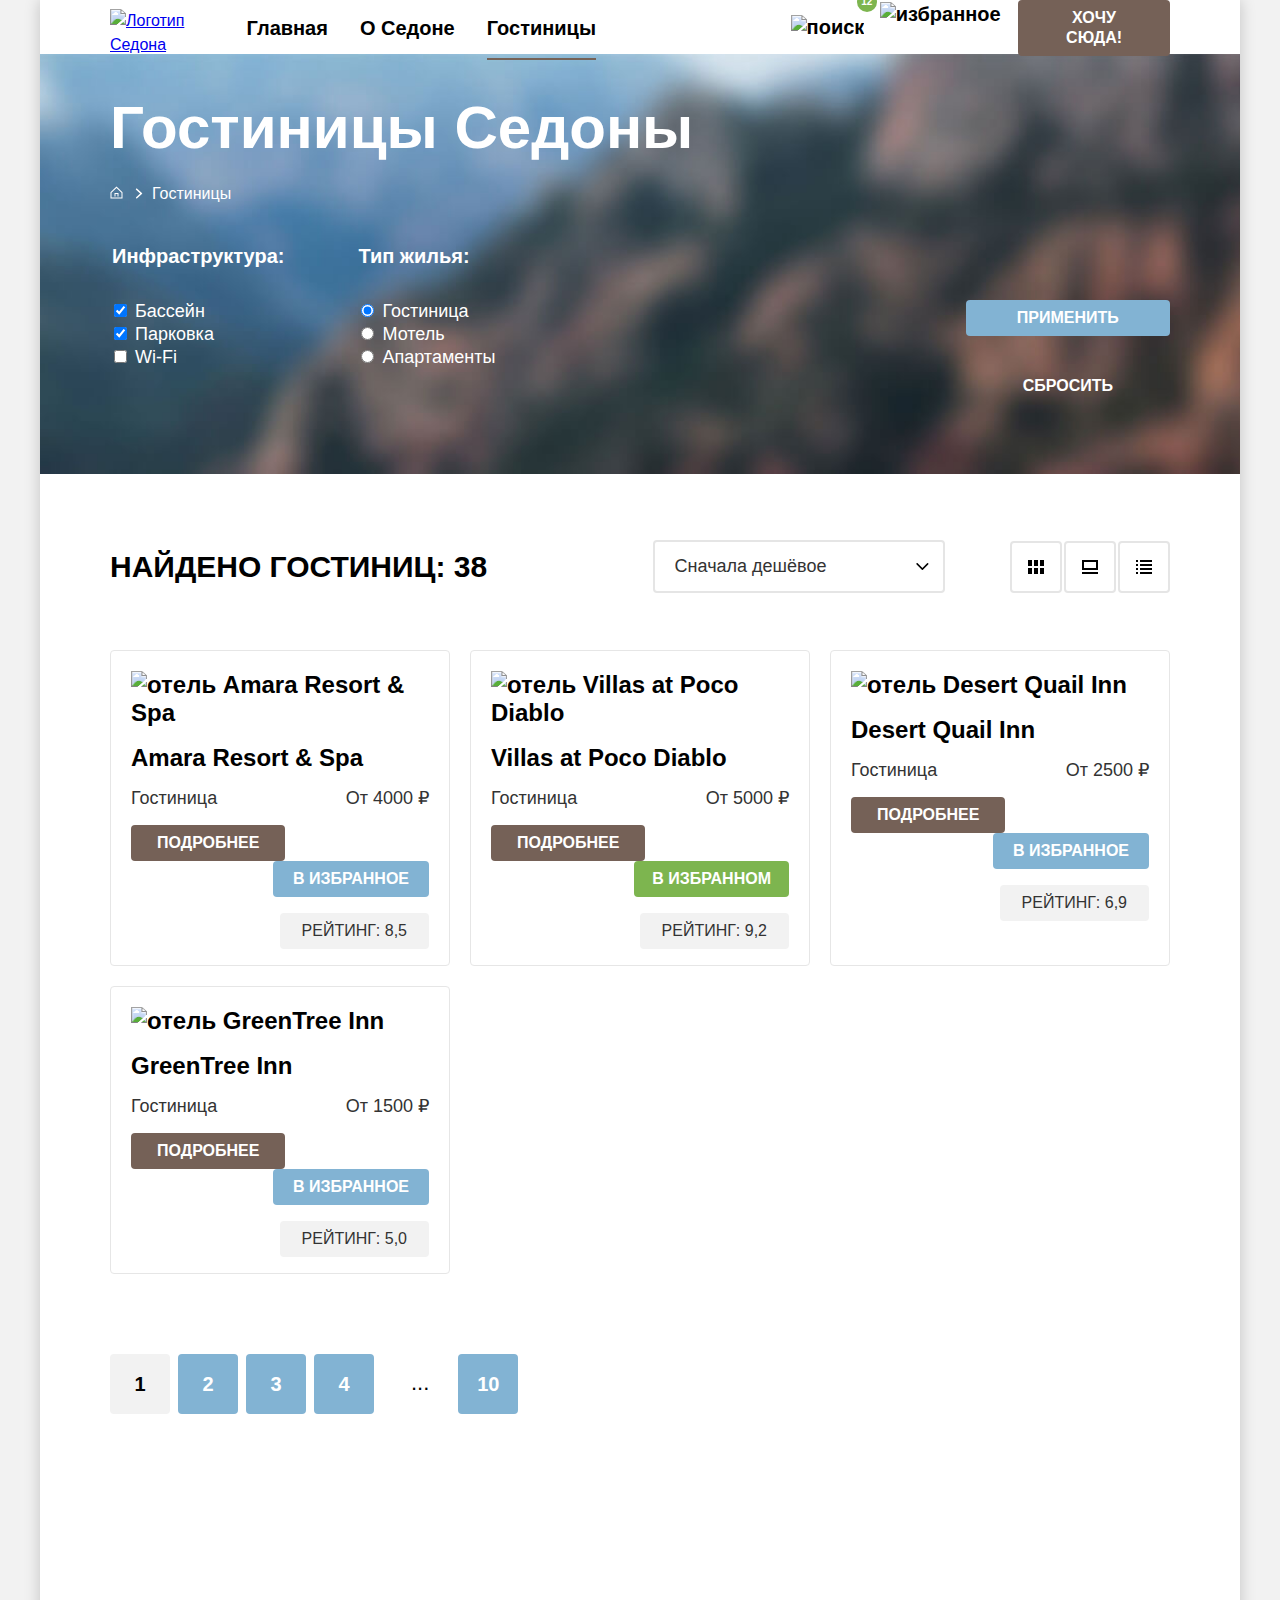
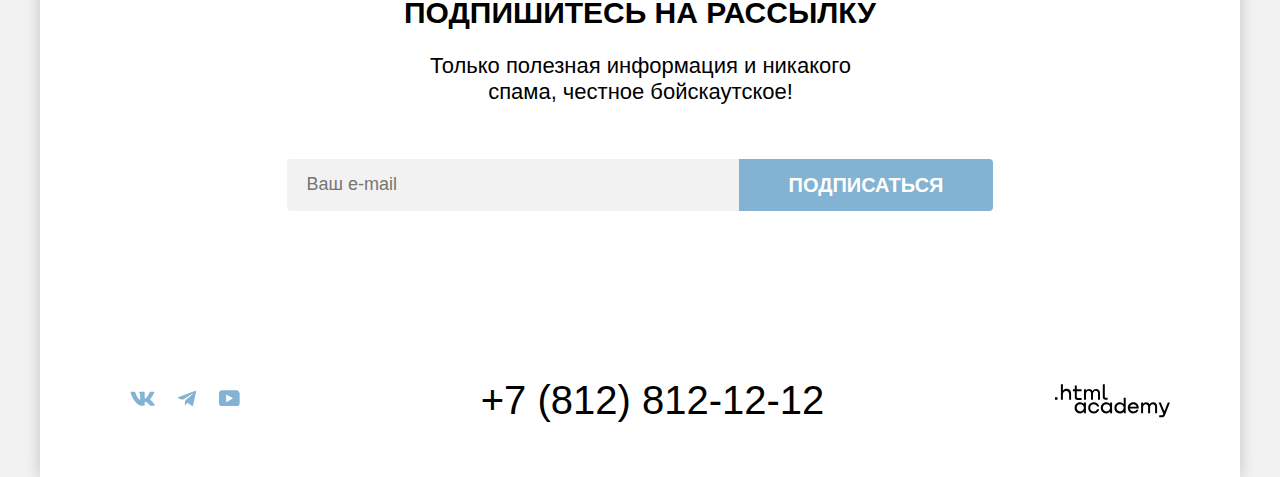
==== commit c9956cc5: "Merge pull request #9 from Thedoz/master" ====
--- a/catalog.html
+++ b/catalog.html
@@ -16,13 +16,13 @@
           </a>
           <ul class="navigation-list">
             <li class="navigation-item">
-              <a href="index.html" class="navigation-link navigation-link-current">Главная</a>
+              <a href="index.html" class="navigation-link">Главная</a>
             </li>
             <li class="navigation-item">
               <a href="aboutsedona.html" class="navigation-link">О Седоне</a>
             </li>
             <li class="navigation-item">
-              <a href="catalog.html" class="navigation-link">Гостиницы</a>
+              <a href="catalog.html" class="navigation-link navigation-link-current">Гостиницы</a>
             </li>
           </ul>
           <ul class="navigation-user-list">
@@ -38,7 +38,7 @@
               </a>
             </li>
             <li class="user-item">
-              <a href="#" class="user-link-button">хочу сюда!</a>
+              <button class="user-button button" type="button">хочу сюда!</button>
             </li>
           </ul>
         </nav>
@@ -50,7 +50,11 @@
           <ul class="breadcrumbs">
             <li class="breadcrumbs-item">
               <a href="index.html" class="breadcrumbs-link-index"><span class="visually-hidden">Главная</span>
-                <img src="images/catalog/house-catalog.svg" alt="Главная" class="breadcrumbs-icon">
+                <svg aria-hidden="true" focusable="false" width="13" height="13" viewBox="0 0 13 13" fill="currentColor"
+                  xmlns="http://www.w3.org/2000/svg">
+                  <path d="m6.5.5-6 5.8v6.2h12V6.3L6.5.5Zm5 11h-10V6.7l5-4.8 5 4.8v4.8Z" />
+                  <path d="M4.5 10.5h1V8h2v2.5h1V7h-4v3.5Z" />
+                </svg>
               </a>
             </li>
             <li class="breadcrumbs-item">
@@ -122,14 +126,27 @@
             <option value="popular">Сначала популярное</option>
           </select>
           <div class="sorting-view">
-            <a href="#" class="button button-card"><span class="visually-hidden">Показать карточки</span>
-              <img src="images/catalog/view1.svg" alt="Показать карточки" class="view-card">
-            </a>
-            <a href="#" class="button button-deployed"><span class="visually-hidden">Показать развернуто</span>
-              <img src="images/catalog/view2.svg" alt="Показать развернуто" class="view-deployed">
-            </a>
-            <a href="#" class="button button-list"><span class="visually-hidden">Показать список</span>
-              <img src="images/catalog/view3.svg" alt="Показать список" class="bview-list">
+            <a href="#" class="card-grid-toggle card-grid-toggle-current"><span class="visually-hidden">Показать
+                карточки</span>
+              <svg aria-hidden="true" focusable="false" width="16" height="14" viewBox="0 0 16 14" fill="none"
+                xmlns="http://www.w3.org/2000/svg">
+                <path d="M4 0H0v6h4V0ZM16 0h-4v6h4V0ZM10 0H6v6h4V0ZM4 8H0v6h4V8ZM16 8h-4v6h4V8ZM10 8H6v6h4V8Z"
+                  fill="#000" />
+              </svg>
+            </a>
+            <a href="#" class="card-grid-toggle"><span class="visually-hidden">Показать развернуто</span>
+              <svg aria-hidden="true" focusable="false" width="16" height="14" viewBox="0 0 16 14" fill="none"
+                xmlns="http://www.w3.org/2000/svg">
+                <path d="M16 12H0v2h16v-2ZM14 2v6H2V2h12Zm2-2H0v10h16V0Z" fill="#000" />
+              </svg>
+            </a>
+            <a href="#" class="card-grid-toggle"><span class="visually-hidden">Показать список</span>
+              <svg aria-hidden="true" focusable="false" width="16" height="14" viewBox="0 0 16 14" fill="none"
+                xmlns="http://www.w3.org/2000/svg">
+                <path
+                  d="M2 0H0v2h2V0ZM16 0H4v2h12V0ZM2 4H0v2h2V4ZM16 4H4v2h12V4ZM2 8H0v2h2V8ZM16 8H4v2h12V8ZM2 12H0v2h2v-2ZM16 12H4v2h12v-2Z"
+                  fill="#000" />
+              </svg>
             </a>
           </div>
         </section>
@@ -144,9 +161,9 @@
               </a>
               <div class="hotel-card-text">
                 <p class="hotel-card-type">Гостиница</p>
-                <p class="hotel-card-price">От 4000 &#8381</p>
-                <a class="hotel-card-more button" href="more.html">подробнее</a>
-                <button class="hotel-card-tofavorit button">в избранное</button>
+                <p class="hotel-card-price">От 4000 &#8381;</p>
+                <a class="hotel-card-more button" href="more.html">подробнее</a>
+                <button class="hotel-card-tofavorit button" type="button">в избранное</button>
                 <p><span class="star visually-hidden">4 звезды</span></p>
                 <p class="hotel-card-raiting">рейтинг: 8,5</p>
               </div>
@@ -159,9 +176,9 @@
               </a>
               <div class="hotel-card-text">
                 <p class="hotel-card-type">Гостиница</p>
-                <p class="hotel-card-price">От 5000 &#8381</p>
-                <a class="hotel-card-more button" href="more.html">подробнее</a>
-                <button class="hotel-card-infavorit button">в избранном</button>
+                <p class="hotel-card-price">От 5000 &#8381;</p>
+                <a class="hotel-card-more button" href="more.html">подробнее</a>
+                <button class="hotel-card-infavorit button" type="button">в избранном</button>
                 <p><span class="star visually-hidden">4 звезды</span></p>
                 <p class="hotel-card-raiting">рейтинг: 9,2</p>
               </div>
@@ -174,9 +191,9 @@
               </a>
               <div class="hotel-card-text">
                 <p class="hotel-card-type">Гостиница</p>
-                <p class="hotel-card-price">От 2500 &#8381</p>
-                <a class="hotel-card-more button" href="more.html">подробнее</a>
-                <button class="hotel-card-tofavorit button">в избранное</button>
+                <p class="hotel-card-price">От 2500 &#8381;</p>
+                <a class="hotel-card-more button" href="more.html">подробнее</a>
+                <button class="hotel-card-tofavorit button" type="button">в избранное</button>
                 <p><span class="star visually-hidden">3 звезды</span></p>
                 <p class="hotel-card-raiting">рейтинг: 6,9</p>
               </div>
@@ -189,9 +206,9 @@
               </a>
               <div class="hotel-card-text">
                 <p class="hotel-card-type">Гостиница</p>
-                <p class="hotel-card-price">От 1500 &#8381</p>
-                <a class="hotel-card-more button" href="more.html">подробнее</a>
-                <button class="hotel-card-tofavorit button">в избранное</button>
+                <p class="hotel-card-price">От 1500 &#8381;</p>
+                <a class="hotel-card-more button" href="more.html">подробнее</a>
+                <button class="hotel-card-tofavorit button" type="button">в избранное</button>
                 <p><span class="star visually-hidden">2 звезды</span></p>
                 <p class="hotel-card-raiting">рейтинг: 5,0</p>
               </div>
@@ -228,7 +245,7 @@
           <p class="subscribe-text">Только полезная информация и никакого спама, честное бойскаутское!</p>
           <form action="https://echo.htmlacademy.ru/" class="subscribe-form" method="post">
             <input type="email" class="field" placeholder="Ваш e-mail" name="subscribe-email" required>
-            <button class="subscribe-button button" type="submit">Подписаться</button>
+            <button class="subscribe-button button" type="submit">подписаться</button>
           </form>
         </section>
       </main>
@@ -238,18 +255,30 @@
           <li class="fotter-social-item">
             <a class="fotter-social-link" href="https://vk.com/htmlacademy"><span
                 class="visually-hidden">ВКонтакте</span>
-              <img src="images/footericon/vk.svg" alt="ВКонтакте" class="button-vk">
+              <svg aria-hidden="true" focusable="false" width="25" height="15" viewBox="0 0 25 15" fill="currentColor"
+                xmlns="http://www.w3.org/2000/svg">
+                <path fill-rule="evenodd" clip-rule="evenodd"
+                  d="M24.12 1.8c.16-.54 0-.94-.8-.94H20.7c-.67 0-.98.34-1.15.73 0 0-1.33 3.2-3.22 5.27-.61.6-.9.8-1.23.8-.16 0-.41-.2-.41-.75v-5.1c0-.66-.19-.95-.74-.95H9.82c-.42 0-.67.3-.67.59 0 .62.95.76 1.04 2.51v3.8c0 .83-.15.98-.48.98-.9 0-3.06-3.2-4.34-6.88-.25-.72-.5-1-1.18-1H1.57c-.75 0-.9.34-.9.73 0 .68.89 4.07 4.14 8.55 2.17 3.06 5.23 4.72 8 4.72 1.68 0 1.88-.37 1.88-1v-2.32c0-.74.16-.88.7-.88.38 0 1.05.19 2.6 1.66 1.79 1.75 2.08 2.54 3.08 2.54h2.63c.75 0 1.12-.37.9-1.1-.23-.72-1.08-1.77-2.2-3.02-.62-.71-1.54-1.48-1.82-1.86-.39-.5-.28-.71 0-1.15 0 0 3.2-4.42 3.54-5.93Z" />
+              </svg>
             </a>
           </li>
           <li class="fotter-social-item">
             <a class="fotter-social-link" href="https://t.me/htmlacademy"><span class="visually-hidden">Телеграм</span>
-              <img src="images/footericon/telegram.svg" alt="Телеграм" class="button-tg">
+              <svg aria-hidden="true" focusable="false" width="18" height="16" viewBox="0 0 18 16" fill="currentColor"
+                xmlns="http://www.w3.org/2000/svg">
+                <path
+                  d="M16.79.96.84 7.1c-1.09.44-1.08 1.05-.2 1.32l4.1 1.28 9.47-5.98c.44-.27.85-.13.52.17l-7.68 6.93-.28 4.22c.41 0 .6-.2.83-.41l1.99-1.94 4.13 3.06c.77.42 1.31.2 1.5-.71l2.72-12.8c.28-1.1-.43-1.61-1.16-1.28Z" />
+              </svg>
             </a>
           </li>
           <li class="fotter-social-item">
             <a class="fotter-social-link" href="https://www.youtube.com/user/htmlacademy"><span
                 class="visually-hidden">Ютуб</span>
-              <img src="images/footericon/youtube.svg" alt="Ютуб" class="button-yt">
+              <svg aria-hidden="true" focusable="false" width="22" height="16" viewBox="0 0 22 17" fill="currentColor"
+                xmlns="http://www.w3.org/2000/svg">
+                <path
+                  d="M18.94.36H3.51C1.65.36.33 1.95.33 3.76v10.09c0 1.91 1.32 3.5 3.18 3.5h15.65c1.64 0 3.17-1.59 3.17-3.4V3.76c-.22-1.8-1.53-3.4-3.39-3.4ZM7.99 12.89V4.82l7.34 4.04-7.34 4.03Z" />
+              </svg>
             </a>
           </li>
         </ul>
@@ -257,8 +286,11 @@
           <a href="tel:+78128121212" class="footer-contacts-address-phone">+7 (812) 812-12-12</a>
         </address>
         <a href="https://htmlacademy.ru/" class="htmlacademy-link">
-          <img src="images/footericon/htmlacademy.svg " alt="Логотип HTML Academy" class="page-footer-logo" Width="115"
-            Height="33">
+          <svg aria-hidden="true" focusable="false" width="115" height="34" viewBox="0 0 115 34" fill="currentColor"
+            xmlns="http://www.w3.org/2000/svg">
+            <path
+              d="M0 13.26v2.6h2.5v-2.6H0ZM11.6 4.86c-1.6 0-2.8.7-3.6 1.7h-.1V.36h-2v15.5h2v-5.3c0-2.1 1.3-3.6 3.3-3.6 1.8 0 2.9 1.4 2.9 3.2v5.7h2v-6.1c.1-3-1.8-4.9-4.5-4.9ZM26.6 5.16h-4.8v-3.7h-2v3.8h-1.9v2h1.9v6c0 1.7 1 2.7 2.7 2.7h4.1v-2h-3.7c-.7 0-1.1-.4-1.1-1.1v-5.7h4.8v-2ZM41.1 4.96c-1.6 0-2.9.8-3.5 2.1h-.1c-.6-1.2-1.8-2.1-3.4-2.1-1.4 0-2.5.8-3.1 1.8h-.1v-1.6H29v10.6h2v-5.4c0-2 1-3.5 2.6-3.5 1.5 0 2.4 1 2.4 2.6v6.3h2v-5.6c0-2.4 1.4-3.3 2.6-3.3 1.5 0 2.4 1 2.4 2.6v6.3h2v-6.5c.1-2.5-1.4-4.3-3.9-4.3ZM47.8 13.06c0 1.7 1 2.7 2.8 2.7h2v-2h-1.7c-.7 0-1.1-.4-1.1-1.1V.36h-2v12.7ZM28.9 20.06c-.9-1.1-2.2-1.8-3.9-1.8-3.1 0-5.4 2.3-5.4 5.6s2.3 5.6 5.4 5.6c1.8 0 3-.8 3.8-1.9h.1v1.6h2v-10.6h-2v1.5Zm-3.6 7.4c-2.2 0-3.6-1.6-3.6-3.6s1.4-3.6 3.6-3.6 3.6 1.6 3.6 3.6c0 1.9-1.4 3.6-3.6 3.6ZM44.2 22.36c-.5-2.4-2.6-4.1-5.4-4.1a5.4 5.4 0 0 0-5.6 5.6c0 3.1 2.2 5.6 5.6 5.6 2.8 0 4.9-1.8 5.4-4.2h-2.1a3.4 3.4 0 0 1-3.3 2.3c-2.2 0-3.6-1.6-3.6-3.6s1.4-3.6 3.6-3.6c1.6 0 2.8 1 3.3 2.2h2.1v-.2ZM55.1 20.06c-.9-1.1-2.2-1.8-3.9-1.8-3.1 0-5.4 2.3-5.4 5.6s2.3 5.6 5.4 5.6c1.8 0 3-.8 3.8-1.9h.1v1.6h2v-10.6h-2v1.5Zm-3.6 7.4c-2.2 0-3.6-1.6-3.6-3.6s1.4-3.6 3.6-3.6 3.6 1.6 3.6 3.6c0 1.9-1.5 3.6-3.6 3.6ZM68.7 20.16c-.9-1.1-2.2-1.9-3.9-1.9-3.1 0-5.4 2.3-5.4 5.6s2.2 5.6 5.4 5.6c1.7 0 3-.8 3.8-1.8h.1v1.5h2v-15.4h-2v6.4Zm-3.6 7.3c-2.2 0-3.6-1.6-3.6-3.6s1.4-3.6 3.6-3.6 3.6 1.6 3.6 3.6c-.1 2-1.5 3.6-3.6 3.6ZM78.3 18.26c-3.3 0-5.5 2.5-5.5 5.6 0 3 2.1 5.6 5.5 5.6 2.5 0 4.5-1.3 5.2-3.6h-2.1c-.5 1-1.6 1.6-3 1.6-1.9 0-3.3-1.3-3.4-2.9h8.8c.2-3.6-2-6.3-5.5-6.3Zm0 1.9c1.7 0 3 1 3.3 2.6h-6.5c.3-1.5 1.5-2.6 3.2-2.6ZM98.2 18.26c-1.6 0-2.9.8-3.6 2h-.1c-.6-1.2-1.8-2-3.4-2-1.4 0-2.5.7-3.1 1.8v-1.5h-1.9v10.6h2v-5.4c0-2 1-3.4 2.6-3.5 1.5 0 2.4 1 2.4 2.6v6.3h2v-5.6c0-2.4 1.4-3.3 2.6-3.3 1.5 0 2.4 1 2.4 2.6v6.3h2v-6.5c.1-2.6-1.4-4.4-3.9-4.4ZM109.4 27.36l-3.6-8.9h-2.2l4.8 11.6c-.3.9-.7 1.2-1.7 1.2h-2.5v2h2.5c1.8 0 2.8-.8 3.5-2.6l4.7-12.2h-2.1l-3.4 8.9Z" />
+          </svg>
         </a>
       </footer>
     </div>
--- a/styles/styles.css
+++ b/styles/styles.css
@@ -41,7 +41,8 @@
   overflow: hidden;
 }
 .button{
-  border: 0;
+  font-family: "PT Sans", sans-serif;
+  border: none;
   cursor: pointer;
 }
 
@@ -54,8 +55,10 @@
   margin: 0;
 }
 .page-header-logo{
+  position: relative;
   width: 140px;
   height: 70px;
+  z-index: 1;
 }
 .navigation-list{
   display: flex;
@@ -66,6 +69,7 @@
   margin:0;
   align-items: center;
   margin-bottom: 10px;
+  margin-right: 100px;
 }
 .navigation-link{
   display: block;
@@ -77,6 +81,20 @@
   text-align: center;
   text-decoration: none;
 }
+.navigation-link-current{
+  position: relative;
+}
+.navigation-link-current::after{
+  content: '';
+  position: absolute;
+  bottom: -4px;
+  left: 16px;
+  width: calc(100% - 32px);
+  height: 2px;
+  background-color: #756257;
+  z-index: 2;
+}
+
 .navigation-user-list{
   list-style: none;
   display: flex;
@@ -86,7 +104,6 @@
   align-items: center;
   margin-bottom: 10px;
 }
-
 .user-link{
   font-weight: 700;
   font-size: 20px;
@@ -95,8 +112,7 @@
   text-decoration: none;
   padding: 16px 13px;
 }
-.user-link-button{
-  text-decoration: none;
+.user-button{
   color: #ffffff;
   background: #756157;
   border-radius: 4px;
@@ -106,6 +122,16 @@
   line-height: 20px;
   padding: 8px 34px;
   margin-left: 20px;
+}
+.user-button:hover{
+  background: #615048;
+}
+.user-button:focus{
+  background: #615048;
+}
+.user-button:active{
+  background: #756157;
+  color: rgba(255, 255, 255, 0.3);
 }
 .user-link-fav{
   position: relative;
@@ -130,18 +156,21 @@
 
 
 /* main */
-.main-index{}
-
 .hero{
-  background: url("../images/vectorhero.svg") no-repeat,url("../images/index-background.jpg") no-repeat;
-  background-position: center bottom, center;
+  position: relative;
+  background: url("../images/index-background.jpg") no-repeat;
+  background-position: center;
   text-align: center;
   margin: auto;
   margin-top: -15px;
   padding-top: 51px;
   padding-bottom: 82px;
 }
-
+.hero svg{
+  position: absolute;
+  bottom: 2.5px;
+  left: 0;
+}
 
 .advantages{
   text-align: center;
@@ -152,9 +181,6 @@
   padding-bottom: 90px;
   width: 60%;
 }
-.las-vegas{
-  width: 65%;
-}
 .advantages h2{
   font-weight: 700;
   font-size: 30px;
@@ -164,8 +190,11 @@
   padding-top: 69px;
   margin-bottom: 25px;
 }
-.advantages p{
+.advantages-txt{
   padding-bottom: 90px;
+  font-size: 22px;
+  line-height: 26px;
+  color: #333333;
 }
 .advantages-list{
   display: flex;
@@ -175,43 +204,84 @@
   padding: 0;
   margin: 0;
 }
-.advantages-text{
-  display: flex;
-  justify-content: center;
-  align-items: center;
-  flex-direction: column;
-}
-
 .advantages-item{
   display: flex;
 }
- .blue{
-  background: #82B3D3;
-  color: #ffffff;
-}
-.whiteblue{
-  background: rgba(131, 179, 211, 0.12);
-  width: 400px;
-}
-.lightblue{
-  background: rgba(131, 179, 211, 0.2);
-  width: 400px;
-}
-.adventages-title{
-  font-weight: 700;
-  font-size: 24px;
-  line-height: 28px;
-  text-transform: uppercase;
-  width: 43%;
-  margin: 0 auto;
-  margin-bottom: 62px;
-  padding-top: 103px;
-}
-.advantages-item p{
+.adventages-description{
   font-size: 18px;
   line-height: 21px;
   padding-bottom: 121px;
-}
+  margin-top: 62px;
+}
+.advantages-text{
+  display: flex;
+  justify-content: center;
+  align-items: center;
+  flex-direction: column;
+}
+.adventages-title{
+  font-weight: 700;
+  font-size: 24px;
+  line-height: 28px;
+  text-transform: uppercase;
+  width: 43%;
+  margin: 0 auto;
+}
+.las-vegas{
+  font-size: 18px;
+  line-height: 21px;
+  padding-bottom: 121px;
+  margin-top: 62px;
+  width: 65%;
+}
+
+.blue{
+  position: relative;
+  background: #82B3D3;
+  color: #ffffff;
+  padding-top: 92px;
+}
+.blue::before{
+  content: '';
+  position: absolute;
+  width: 60px;
+  height: 2px;
+  top: 178px;
+  left: 170px;
+  background: rgba(255, 255, 255, 0.3);
+}
+.whiteblue{
+  position: relative;
+  background: rgba(131, 179, 211, 0.12);
+  width: 400px;
+  padding-top: 103px;
+}
+.whiteblue::before{
+  content: '';
+  position: absolute;
+  width: 60px;
+  height: 2px;
+  top: 189px;
+  left: 170px;
+  background: rgba(0, 0, 0, 0.3);
+}
+.lightblue{
+  position: relative;
+  padding-top: 103px;
+  background: rgba(131, 179, 211, 0.2);
+  width: 400px;
+}
+.lightblue::before{
+  content: '';
+  position: absolute;
+  width: 60px;
+  height: 2px;
+  top: 189px;
+  left: 170px;
+  background: rgba(0, 0, 0, 0.3);
+}
+
+
 
 .recommendation{
   text-align: center;
@@ -232,37 +302,43 @@
   line-height: 28px;
   text-transform: uppercase;
 }
-.recommendation-item p{
+.recommendation-text{
   font-size: 18px;
   line-height: 21px;
-  padding-bottom: 80px;
+  padding-bottom: 81px;
   margin-top: 30px;
 }
-.recommendation-icon{
+.recommendation-house{
   padding-top: 80px;
-  margin-bottom: 30px;
-}
-
+}
+.recommendation-food{
+  padding-top: 81px;
+}
+.recommendation-gift{
+  padding-top: 78px;
+}
+.rec-whiteblue{
+  background: rgba(131, 179, 211, 0.12);
+}
 
 
 .search-hotel{
   text-align: center;
   padding: 96px 304px;
 }
-.search-hotel h2{
+.search-hotel-title{
   font-weight: 700;
   font-size: 30px;
   line-height: 36px;
   text-transform: uppercase;
   margin-bottom: 20px;
 }
-.search-hotel p{
+.search-hotel-text{
   font-size: 22px;
   line-height: 26px;
   margin-bottom: 54px;
 }
-.search-link{
-  text-decoration: none;
+.search-button{
   color: #ffffff;
   text-transform: uppercase;
   font-weight: 700;
@@ -271,6 +347,16 @@
   background: #756157;
   border-radius: 4px;
   padding: 8px 50px;
+}
+.search-button:hover{
+  background: #615048;
+}
+.search-button:focus{
+  background: #615048;
+}
+.search-button:active{
+  background: #756157;
+  color: rgba(255, 255, 255, 0.3);
 }
 
 .subscribe{
@@ -281,7 +367,6 @@
   background-size: cover;
   padding-top: 96px;
   padding-bottom: 104px;
-
 }
 .subscribe-title{
   font-weight: 700;
@@ -303,26 +388,36 @@
   align-items: center;
 }
 .field{
+  font-family: "PT Sans", sans-serif;
   width: 452px;
   height: 52px;
   background: #F2F2F2;
   border-radius: 4px 0 0 4px;
   font-size: 18px;
-  border: 0;
+  border: none;
   box-sizing: border-box;
   padding-left: 20px;
-
+  line-height: 24px;
 }
 .subscribe-button{
   color: #ffffff;
   background-color: #82B3D3;
   font-weight: 700;
   text-transform: uppercase;
-  height: 52px;
   font-size: 20px;
   line-height: 36px;
   border-radius: 0 4px 4px 0;
-  width: 232px;
+  padding: 8px 50px;
+}
+.subscribe-button:hover{
+  background: #68A2CA;
+}
+.subscribe-button:focus{
+  background: #68A2CA;
+}
+.subscribe-button:active{
+  background: #82B3D3;
+  color: rgba(255, 255, 255, 0.3);
 }
 
 
@@ -343,10 +438,20 @@
   height: 50px;
 }
 .fotter-social-link{
-  display: flex;
+  width: 47px;
+  height: 40px;
   padding: 13px 10px;
-}
-
+  color: #83B3D3;
+}
+.fotter-social-link:hover{
+  color: #68A2CA;
+}
+.fotter-social-link:focus{
+  color: #68A2CA;
+}
+.fotter-social-link:active{
+  color: rgba(104, 162, 202, 0.3);
+}
 .footer-contacts-address-phone{
   text-decoration: none;
   color: #000000;
@@ -355,17 +460,37 @@
   text-transform: uppercase;
   font-style: normal;
 }
-
+.footer-contacts-address-phone:hover{
+  color: #756157;
+}
+.footer-contacts-address-phone:focus{
+  color: #756157;
+}
+.footer-contacts-address-phone:active{
+  color: rgba(117, 97, 87, 0.3);
+}
+.htmlacademy-link{
+  width: 115px;
+  height: 33px;
+  color: #000000;
+}
+.htmlacademy-link:hover{
+  color: #756157;
+}
+.htmlacademy-link:focus{
+  color: #756157;
+}
+.htmlacademy-link:active{
+  color: rgba(117, 97, 87, 0.3);
+}
 
 /* catalog */
-.main-catalog{}
-
 .catalog-hotel{
   color: #ffffff;
   background: url("../images/catalog-background.jpg") no-repeat;
   margin: 0 auto;
   background-size: cover;
-  margin-top: -15px;
+  margin-top: -12px;
 }
 .inner-header-title{
   font-weight: 700;
@@ -373,6 +498,7 @@
   line-height: 78px;
   padding-left: 70px;
   margin: 0;
+  padding-top: 35px;
 }
 .breadcrumbs{
   display: flex;
@@ -386,6 +512,16 @@
 }
 .breadcrumbs-link-index{
   margin-right: 29px;
+  color: #ffffff;
+}
+.breadcrumbs-link-index:hover{
+  color:  rgba(255, 255, 255, 0.6);
+}
+.breadcrumbs-link-index:focus{
+  color: #ffffff;
+}
+.breadcrumbs-link-index:active{
+  color: rgba(255, 255, 255, 0.3);
 }
 
 .catalog-filter{
@@ -398,7 +534,7 @@
 .catalog-filter-group{
   margin: 0;
   padding: 0;
-  border: 0;
+  border: none;
 }
 .catalog-filter-title{
   font-weight: 700;
@@ -422,6 +558,7 @@
   margin-top: 56px;
   margin-left: auto;
 }
+
 .button-apply,
 .button-reset{
   margin: 0;
@@ -429,8 +566,7 @@
 }
 .button-apply{
   color: #ffffff;
-  width: 191px;
-  height: 36px;
+  padding: 8px 50px;
   font-weight: 700;
   font-size: 16px;
   line-height: 20px;
@@ -438,48 +574,99 @@
   background: #82B3D3;
   border-radius: 4px;
 }
+.button-apply:hover{
+  background: #68A2CA;
+}
+.button-apply:focus{
+  background: #68A2CA;
+}
+.button-apply:active{
+  background: #82B3D3;
+  color: rgba(255, 255, 255, 0.3);
+}
 .button-reset{
   color: #ffffff;
   background: none;
-  width: 191px;
-  height: 36px;
+  padding: 8px 57px;
+  font-weight: 700;
+  font-size: 16px;
+  line-height: 20px;
   text-transform: uppercase;
   margin-top: 32px;
 }
+.button-reset:hover{
+  opacity: 0.6;
+}
+.button-reset:focus{
+  border: 3px solid #83B3D3;
+  border-radius: 4px;
+}
+.button-reset:active{
+  color: rgba(255, 255, 255, 0.3);
+}
+
 
 .sorting{
+  margin: 0;
   display: flex;
   justify-content: space-between;
   align-items: center;
   padding: 50px 70px 40px;
-}
-.sorting-view{
-  width: 160px;
-  display: flex;
-  justify-content: space-between;
-  align-items: center;
 }
 .sorting-title{
   font-weight: 700;
   font-size: 30px;
   line-height: 36px;
   text-transform: uppercase;
-  margin-right: 200px;
 }
 .select-control{
   cursor: pointer;
-  width: 292px;
-  height: 49px;
   border: 2px solid #E5E5E5;
   border-radius: 4px;
   font-size: 18px;
   line-height: 21px;
   color: #333333;
   appearance: none;
-  padding: 14px 20px;
+  width: 292px;
+  padding: 14px 30px 14px 20px;
   background: url('../images/catalog/arrow-down.svg') no-repeat;
   background-position: 95% 50%;
-}
+  margin-left: 100px;
+}
+.select-control:hover{
+  border: 2px solid #68A2CA;
+}
+.select-control:focus{
+  border: 2px solid #68A2CA;
+}
+.select-control:active{
+  border: 2px solid #3F5E72;
+}
+.sorting-view{
+  width: 160px;
+  display: flex;
+  justify-content: space-between;
+  align-items: center;
+}
+.card-grid-toggle{
+  display: flex;
+  align-items: center;
+  justify-content: center;
+  width: 48px;
+  height: 48px;
+  border: 2px solid #E5E5E5;
+  border-radius: 4px;
+}
+.card-grid-toggle:hover{
+  border: 2px solid #000000;
+}
+.card-grid-toggle:focus{
+  border: 2px solid #68A2CA;
+}
+.card-grid-toggle:active{
+  border: 2px solid #000000;
+}
+
 
 
 .hotel-list{
@@ -510,7 +697,6 @@
   font-weight: 700;
   font-size: 24px;
   line-height: 28px;
-
 }
 .hotel-card-image{
   padding: 0 20px;
@@ -541,15 +727,7 @@
   font-size: 24px;
   line-height: 28px;
 }
-.hotel-card-tofavorit,
-.hotel-card-infavorit,
-.hotel-card-more{
-  margin: 0;
-  padding: 0;
-  display: flex;
-  justify-content: center;
-  align-items: center;
-}
+
 .hotel-card-more {
   color: #ffffff;
   font-weight: 700;
@@ -561,17 +739,36 @@
   border-radius: 4px;
   padding: 8px 26px;
 }
+.hotel-card-more:hover{
+  background: #615048;
+}
+.hotel-card-more:focus{
+  background: #615048;
+}
+.hotel-card-more:active{
+  color: rgba(255, 255, 255, 0.3);
+  background: #756157;
+}
 .hotel-card-tofavorit{
   color: #ffffff;
   font-weight: 700;
   font-size: 16px;
   line-height: 20px;
   text-transform: uppercase;
-  width: 140px;
-  height: 36px;
+  padding: 8px 20px;
   background: #82B3D3;
   border-radius: 4px;
   margin-left: auto;
+}
+.hotel-card-tofavorit:hover{
+  background: #68A2CA;
+}
+.hotel-card-tofavorit:focus{
+  background: #68A2CA;
+}
+.hotel-card-tofavorit:active{
+  color: rgba(255, 255, 255, 0.3);
+  background: #82B3D3;
 }
 .hotel-card-infavorit{
   color: #ffffff;
@@ -579,23 +776,30 @@
   font-size: 16px;
   line-height: 20px;
   text-transform: uppercase;
-  width: 140px;
-  height: 36px;
+  padding: 8px 18px;
   background: #7DB54F;
   border-radius: 4px;
   margin-left: auto;
+}
+.hotel-card-infavorit:hover{
+  background: #6C9E42;
+}
+.hotel-card-infavorit:focus{
+  background: #6C9E42;
+}
+.hotel-card-infavorit:active{
+  color: rgba(255, 255, 255, 0.3);
+  background: #7DB54F;
 }
 .hotel-card-raiting{
   color: #333333;
-  font-weight: 700;
   font-size: 16px;
   line-height: 20px;
   text-transform: uppercase;
-  width: 140px;
   background: #F2F2F2;
   border-radius: 4px;
   text-align: center;
-  padding: 9px 0;
+  padding: 8px 22px;
   justify-content: center;
   margin-left: auto;
 }
@@ -623,6 +827,16 @@
   align-items: center;
   margin-right: 8px;
 }
+.pagination-link:hover{
+  background: #68A2CA;
+}
+.pagination-link:focus{
+  background: #68A2CA;
+}
+.pagination-link:active{
+  color: rgba(255, 255, 255, 0.3);
+  background: #82B3D3;
+}
 .pagination-span{
   font-size: 22px;
   line-height: 26px;
@@ -631,7 +845,6 @@
 .pagination-current{
   color: #000000;
   background: #F2F2F2;
-
 }
 
 .subscribe-catalog{
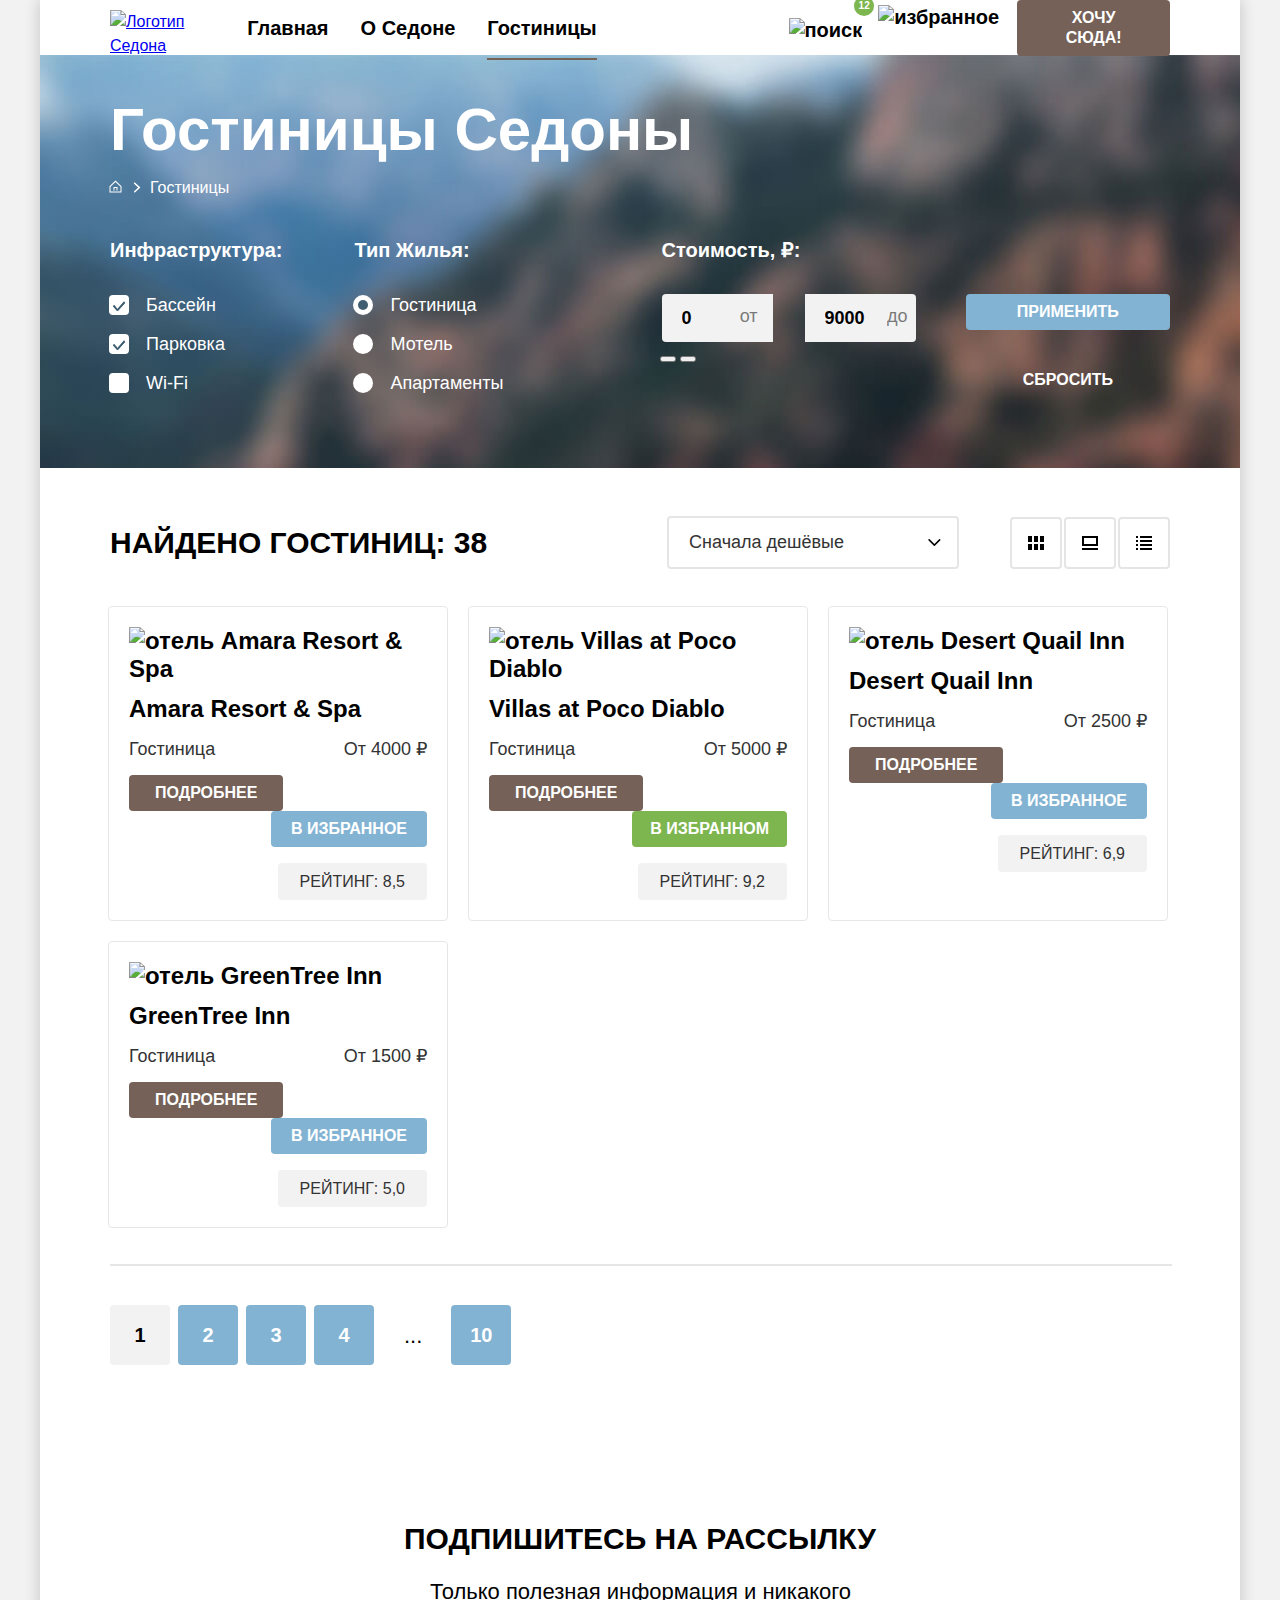
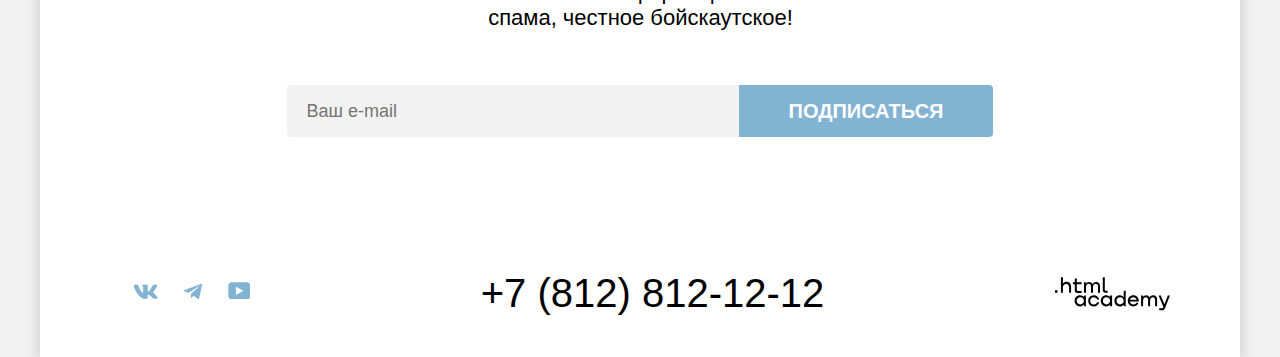
==== commit 963bca1a: "Добавляет правки в формы" ====
--- a/catalog.html
+++ b/catalog.html
@@ -69,47 +69,81 @@
               <ul class="catalog-filter-list">
                 <li class="catalog-filter-item">
                   <label class="control">
-                    <input type="checkbox" class="control-input" name="swimming pool" checked>
-                    Бассейн
-                  </label>
-                </li>
-                <li class="catalog-filter-item">
-                  <label class="control">
-                    <input type="checkbox" class="control-input" name="parking" checked>
-                    Парковка
-                  </label>
-                </li>
-                <li class="catalog-filter-item">
-                  <label class="control">
-                    <input type="checkbox" class="control-input" name="wi-fi">
-                    Wi-Fi
+                    <input type="checkbox" class="visually-hidden control-input" name="swimming pool" checked>
+                    <span class="control-mark"></span>
+                    <span class="control-lable">Бассейн</span>
+                  </label>
+                </li>
+                <li class="catalog-filter-item">
+                  <label class="control">
+                    <input type="checkbox" class="visually-hidden control-input" name="parking" checked>
+                    <span class="control-mark"></span>
+                    <span class="control-lable">Парковка</span>
+                  </label>
+                </li>
+                <li class="catalog-filter-item">
+                  <label class="control">
+                    <input type="checkbox" class="visually-hidden control-input" name="wi-fi">
+                    <span class="control-mark"></span>
+                    <span class="control-lable">Wi-Fi</span>
                   </label>
                 </li>
               </ul>
             </fieldset>
 
             <fieldset class="catalog-filter-group">
-              <legend class="catalog-filter-title">Тип жилья:</legend>
+              <legend class="catalog-filter-title">Тип Жилья:</legend>
               <ul class="catalog-filter-list">
                 <li class="catalog-filter-item">
                   <label class="control">
-                    <input type="radio" class="control-input" name="housing type" value="hotel" checked>
-                    Гостиница
-                  </label>
-                </li>
-                <li class="catalog-filter-item">
-                  <label class="control">
-                    <input type="radio" class="control-input" name="housing type" value="motel">
-                    Мотель
-                  </label>
-                </li>
-                <li class="catalog-filter-item">
-                  <label class="control">
-                    <input type="radio" class="control-input" name="housing type" value="apartments">
-                    Апартаменты
+                    <input type="radio" class="visually-hidden control-input" name="housing type" value="hotel" checked>
+                    <span class="control-mark"></span>
+                    <span class="control-lable">Гостиница</span>
+                  </label>
+                </li>
+                <li class="catalog-filter-item">
+                  <label class="control">
+                    <input type="radio" class="visually-hidden control-input" name="housing type" value="motel">
+                    <span class="control-mark"></span>
+                    <span class="control-lable">Мотель</span>
+                  </label>
+                </li>
+                <li class="catalog-filter-item">
+                  <label class="control">
+                    <input type="radio" class="visually-hidden control-input" name="housing type" value="apartments">
+                    <span class="control-mark"></span>
+                    <span class="control-lable">Апартаменты</span>
                   </label>
                 </li>
               </ul>
+            </fieldset>
+
+            <fieldset class="catalog-filter-group">
+              <div class="range-slider">
+                <legend class="catalog-filter-title ">Стоимость, &#8381;:</legend>
+                <div class="range-wrapper-inputs">
+                  <lable class="catalog-filter-lable">
+                    <input class="range-input min-price" type="number" value="0" name="min-price">
+                    <span class="range-text min-price-text">от</span>
+                  </lable>
+                  <label class="catalog-filter-lable">
+                    <input class="range-input max-price" type="number" value="9000" name="max-price">
+                    <span class="range-text max-price-text">до</span>
+                  </label>
+                </div>
+                <div class="range">
+                  <div class="range-scale">
+                    <div class="range-bar" style="">
+                      <button class="range-toggle toggle-min" type="button">
+                        <span class="visually-hidden">Изменить минимальную цену</span>
+                      </button>
+                      <button class="range-toggle toggle-max" type="button">
+                        <span class="visually-hidden">Изменить мфксимальную цену</span>
+                      </button>
+                    </div>
+                  </div>
+                </div>
+              </div>
             </fieldset>
             <div class="filter-button">
               <button class="button-apply button" type="submit">применить</button>
@@ -121,7 +155,7 @@
         <section class="sorting">
           <h2 class="sorting-title">Найдено гостиниц: 38</h2>
           <select class="select-control" aria-label="Сортировка">
-            <option value="cheap">Сначала дешёвое</option>
+            <option value="cheap">Сначала дешёвые</option>
             <option value="expensive">Сначала дорогое</option>
             <option value="popular">Сначала популярное</option>
           </select>
@@ -274,7 +308,7 @@
           <li class="fotter-social-item">
             <a class="fotter-social-link" href="https://www.youtube.com/user/htmlacademy"><span
                 class="visually-hidden">Ютуб</span>
-              <svg aria-hidden="true" focusable="false" width="22" height="16" viewBox="0 0 22 17" fill="currentColor"
+              <svg aria-hidden="true" focusable="false" width="22" height="17" viewBox="0 0 22 17" fill="currentColor"
                 xmlns="http://www.w3.org/2000/svg">
                 <path
                   d="M18.94.36H3.51C1.65.36.33 1.95.33 3.76v10.09c0 1.91 1.32 3.5 3.18 3.5h15.65c1.64 0 3.17-1.59 3.17-3.4V3.76c-.22-1.8-1.53-3.4-3.39-3.4ZM7.99 12.89V4.82l7.34 4.04-7.34 4.03Z" />
--- a/styles/styles.css
+++ b/styles/styles.css
@@ -68,8 +68,8 @@
   padding:0;
   margin:0;
   align-items: center;
-  margin-bottom: 10px;
-  margin-right: 100px;
+  margin-bottom: 12px;
+  margin-right: 95px;
 }
 .navigation-link{
   display: block;
@@ -102,7 +102,7 @@
   padding: 0;
   justify-content:space-between;
   align-items: center;
-  margin-bottom: 10px;
+  margin-bottom: 6px;
 }
 .user-link{
   font-weight: 700;
@@ -122,11 +122,10 @@
   line-height: 20px;
   padding: 8px 34px;
   margin-left: 20px;
-}
-.user-button:hover{
-  background: #615048;
-}
-.user-button:focus{
+  margin-bottom: 6px;
+}
+.user-button:hover,
+.user-button:focus-visible{
   background: #615048;
 }
 .user-button:active{
@@ -138,8 +137,11 @@
 }
 .user-link-fav span{
   position: absolute;
-  top: 5px;
-  right: 3px;
+  display: flex;
+  justify-content: center;
+  align-items: center;
+  top: 6px;
+  right: 4px;
   color: #ffffff;
   font-size: 10px;
   line-height: 10px;
@@ -147,11 +149,6 @@
   height: 20px;
   background: #7DB54F;
   border-radius: 50%;
-}
-.user-item span{
-  display: flex;
-  justify-content: center;
-  align-items: center;
 }
 
 
@@ -162,13 +159,16 @@
   background-position: center;
   text-align: center;
   margin: auto;
-  margin-top: -15px;
-  padding-top: 51px;
+  margin-top: -19px;
+  padding-top: 54px;
   padding-bottom: 82px;
 }
+.hero-logo{
+  padding-top: 3px;
+}
 .hero svg{
   position: absolute;
-  bottom: 2.5px;
+  bottom: 6px;
   left: 0;
 }
 
@@ -187,11 +187,11 @@
   line-height: 36px;
   text-transform: uppercase;
   text-align: center;
-  padding-top: 69px;
+  padding-top: 39px;
   margin-bottom: 25px;
 }
 .advantages-txt{
-  padding-bottom: 90px;
+  padding-bottom: 68px;
   font-size: 22px;
   line-height: 26px;
   color: #333333;
@@ -207,31 +207,27 @@
 .advantages-item{
   display: flex;
 }
+.advantages-text{
+  display: flex;
+  justify-content: center;
+  align-items: center;
+  flex-direction: column;
+}
+.adventages-title{
+  font-weight: 700;
+  font-size: 24px;
+  line-height: 28px;
+  text-transform: uppercase;
+  width: 43%;
+  margin: 0 auto;
+}
 .adventages-description{
   font-size: 18px;
   line-height: 21px;
-  padding-bottom: 121px;
+  padding-bottom: 93px;
   margin-top: 62px;
 }
-.advantages-text{
-  display: flex;
-  justify-content: center;
-  align-items: center;
-  flex-direction: column;
-}
-.adventages-title{
-  font-weight: 700;
-  font-size: 24px;
-  line-height: 28px;
-  text-transform: uppercase;
-  width: 43%;
-  margin: 0 auto;
-}
 .las-vegas{
-  font-size: 18px;
-  line-height: 21px;
-  padding-bottom: 121px;
-  margin-top: 62px;
   width: 65%;
 }
 
@@ -255,6 +251,9 @@
   background: rgba(131, 179, 211, 0.12);
   width: 400px;
   padding-top: 103px;
+  padding-bottom: 10px;
+  margin: 0;
+
 }
 .whiteblue::before{
   content: '';
@@ -268,6 +267,7 @@
 .lightblue{
   position: relative;
   padding-top: 103px;
+  padding-bottom: 10px;
   background: rgba(131, 179, 211, 0.2);
   width: 400px;
 }
@@ -305,7 +305,7 @@
 .recommendation-text{
   font-size: 18px;
   line-height: 21px;
-  padding-bottom: 81px;
+  padding-bottom: 60px;
   margin-top: 30px;
 }
 .recommendation-house{
@@ -324,7 +324,8 @@
 
 .search-hotel{
   text-align: center;
-  padding: 96px 304px;
+  padding: 0 304px;
+  padding-top: 71px;
 }
 .search-hotel-title{
   font-weight: 700;
@@ -347,11 +348,10 @@
   background: #756157;
   border-radius: 4px;
   padding: 8px 50px;
-}
-.search-button:hover{
-  background: #615048;
-}
-.search-button:focus{
+  margin-bottom: 96px;
+}
+.search-button:hover,
+.search-button:focus-visible{
   background: #615048;
 }
 .search-button:active{
@@ -365,7 +365,7 @@
   text-align: center;
   background: url("../images/subscribe.jpg") no-repeat;
   background-size: cover;
-  padding-top: 96px;
+  padding-top: 69px;
   padding-bottom: 104px;
 }
 .subscribe-title{
@@ -390,13 +390,12 @@
 .field{
   font-family: "PT Sans", sans-serif;
   width: 452px;
-  height: 52px;
   background: #F2F2F2;
   border-radius: 4px 0 0 4px;
   font-size: 18px;
   border: none;
   box-sizing: border-box;
-  padding-left: 20px;
+  padding: 14px 20px;
   line-height: 24px;
 }
 .subscribe-button{
@@ -409,10 +408,8 @@
   border-radius: 0 4px 4px 0;
   padding: 8px 50px;
 }
-.subscribe-button:hover{
-  background: #68A2CA;
-}
-.subscribe-button:focus{
+.subscribe-button:hover,
+.subscribe-button:focus-visible{
   background: #68A2CA;
 }
 .subscribe-button:active{
@@ -426,27 +423,24 @@
   display: flex;
   justify-content: space-between;
   align-items: center;
-  padding: 45px 70px 35px 80px;
+  padding: 25px 70px 35px 80px;
 }
 .footer-social-list{
   display: flex;
   list-style: none;
   padding-left: 0;
-  justify-content: space-between;
+  justify-content: space-around;
   width: 130px;
   align-items: center;
-  height: 50px;
 }
 .fotter-social-link{
   width: 47px;
   height: 40px;
-  padding: 13px 10px;
+  padding: 11px 13px;
   color: #83B3D3;
 }
-.fotter-social-link:hover{
-  color: #68A2CA;
-}
-.fotter-social-link:focus{
+.fotter-social-link:hover,
+.fotter-social-link:focus-visible{
   color: #68A2CA;
 }
 .fotter-social-link:active{
@@ -460,10 +454,8 @@
   text-transform: uppercase;
   font-style: normal;
 }
-.footer-contacts-address-phone:hover{
-  color: #756157;
-}
-.footer-contacts-address-phone:focus{
+.footer-contacts-address-phone:hover,
+.footer-contacts-address-phone:focus-visible{
   color: #756157;
 }
 .footer-contacts-address-phone:active{
@@ -471,18 +463,84 @@
 }
 .htmlacademy-link{
   width: 115px;
-  height: 33px;
+  height: 34px;
   color: #000000;
 }
-.htmlacademy-link:hover{
-  color: #756157;
-}
-.htmlacademy-link:focus{
+.htmlacademy-link:hover,
+.htmlacademy-link:focus-visible{
   color: #756157;
 }
 .htmlacademy-link:active{
   color: rgba(117, 97, 87, 0.3);
 }
+
+/* .modal-container{
+  position: fixed;
+  top: 0;
+  left: 0;
+  display: flex;
+  width: 100%;
+  height: 100%;
+  background: rgba(242, 242, 242, 0.8);
+  z-index: 3;
+  display: none;
+}
+.modal{
+  position: relative;
+  margin: auto;
+  padding: 40px;
+  background: #FFFFFF;
+  box-shadow: 0 25px 50px rgba(0, 0, 0, 0.15);
+  border-radius: 30px;
+}
+.modal-search{
+  width: 717px;
+}
+.modal-close-button{
+  position: absolute;
+  padding:0;
+  width: 52px;
+  height: 52px;
+  top: 64px;
+  right: 30px;
+  border-radius: 50%;
+  background: url('../images/close.svg') no-repeat;
+  background-position: center;
+}
+.modal-title{
+  font-family: 'PT Sans' sans-serif;
+  font-weight: 700;
+  font-size: 30px;
+  line-height: 36px;
+  text-transform: uppercase;
+  padding-top: 64px;
+}
+
+
+.mobal-search{
+  color: #FFFFFF;
+  width: 577px;
+  margin: 0 70px;
+  padding: 18px 256px;
+  font-weight: 700;
+  font-size: 20px;
+  line-height: 24px;
+  text-transform: uppercase;
+  background: #82B3D3;
+  border-radius: 10px;
+}
+.mobal-search:hover,
+.mobal-search:focus-visible{
+  background: #68A2CA;
+}
+.mobal-search:active{
+
+}
+.search-form-fieldt::-webkit-outer-spin-button,
+.search-form-field::-webkit-inner-spin-button {
+  appearance: none;
+  margin: 0;
+} */
 
 /* catalog */
 .catalog-hotel{
@@ -490,7 +548,8 @@
   background: url("../images/catalog-background.jpg") no-repeat;
   margin: 0 auto;
   background-size: cover;
-  margin-top: -12px;
+  margin-top: -13px;
+  background-color: #000000;
 }
 .inner-header-title{
   font-weight: 700;
@@ -498,9 +557,12 @@
   line-height: 78px;
   padding-left: 70px;
   margin: 0;
-  padding-top: 35px;
+  padding-top: 36px;
 }
 .breadcrumbs{
+  margin: 0;
+  padding: 0;
+  margin-top: 8px;
   display: flex;
   align-items: center;
   list-style: none;
@@ -508,16 +570,17 @@
   line-height: 21px;
   padding-left: 70px;
   background: url('../images/catalog/arrow-right.svg') no-repeat;
-  background-position: 8% 50%;
+  background-position: 7.8%;
 }
 .breadcrumbs-link-index{
-  margin-right: 29px;
-  color: #ffffff;
+  margin-right: 28px;
+  color: #ffffff;
+  margin-left: -1px;
 }
 .breadcrumbs-link-index:hover{
   color:  rgba(255, 255, 255, 0.6);
 }
-.breadcrumbs-link-index:focus{
+.breadcrumbs-link-index:focus-visible{
   color: #ffffff;
 }
 .breadcrumbs-link-index:active{
@@ -535,6 +598,7 @@
   margin: 0;
   padding: 0;
   border: none;
+  margin-left: -2px;
 }
 .catalog-filter-title{
   font-weight: 700;
@@ -550,6 +614,105 @@
   margin: 0;
   padding: 0;
 }
+
+.control{
+  position:relative;
+  display: block;
+  padding-left: 38px;
+}
+.control-mark{
+  position: absolute;
+  left: 1px;
+  top: 1px;
+  width: 20px;
+  height: 20px;
+  background: #ffffff;
+  border-radius: 4px;
+}
+.control-input[type="checkbox"]:checked + .control-mark::before,
+.control-input[type="checkbox"]:checked + .control-mark::after{
+  content: "";
+  position: absolute;
+  width: 12px;
+  height: 10px;
+  background: url('../images/catalog/checked.svg') no-repeat;
+  top: 6px;
+  left: 4px;
+}
+.control-input[type="radio"] + .control-mark {
+  border-radius: 50%;
+}
+.control-input[type="radio"]:checked + .control-mark::before{
+  content: "";
+  position: absolute;
+  width: 10px;
+  height: 10px;
+  top: 5px;
+  left: 5px;
+  background: #3F5E72;
+  border-radius: 50%;
+}
+.control-lable{
+  font-size: 18px;
+  line-height: 23px;
+}
+.catalog-filter-item:not(:last-child) {
+  margin-bottom: 16px;
+}
+
+.range-slider{
+  display: flex;
+  flex-direction: column;
+  width: 288px;
+  margin-left: 120px;
+}
+.range-wrapper-inputs{
+  position: relative;
+  display: flex;
+  flex-direction: row;
+  justify-content: center;
+  margin-left: 2px;
+}
+.range-input{
+  margin: 0;
+  width: 50%;
+  padding: 12px 20px;
+  font-weight: 700;
+  font-size: 18px;
+  line-height: 24px;
+  align-items: center;
+  border: none;
+  background: #F2F2F2;
+}
+.min-price{
+ border-radius: 4px 0 0 4px;
+}
+.max-price{
+  border-radius: 0 4px 4px 0;
+}
+.range-text{
+  font-size: 18px;
+  line-height: 24px;
+  color: #000000;
+  opacity: 0.5;
+}
+.min-price-text{
+  position: absolute;
+  top: 10px;
+  right: 190px;
+}
+.max-price-text{
+  position: absolute;
+  top: 10px;
+  right: 40px;
+}
+
+.range-input::-webkit-outer-spin-button,
+.range-input::-webkit-inner-spin-button {
+  appearance: none;
+  margin: 0;
+}
+
 .filter-button{
   display: flex;
   flex-direction: column;
@@ -558,7 +721,6 @@
   margin-top: 56px;
   margin-left: auto;
 }
-
 .button-apply,
 .button-reset{
   margin: 0;
@@ -574,13 +736,11 @@
   background: #82B3D3;
   border-radius: 4px;
 }
-.button-apply:hover{
+.button-apply:hover,
+.button-apply:focus-visible{
   background: #68A2CA;
 }
-.button-apply:focus{
-  background: #68A2CA;
-}
-.button-apply:active{
+  .button-apply:active{
   background: #82B3D3;
   color: rgba(255, 255, 255, 0.3);
 }
@@ -597,7 +757,7 @@
 .button-reset:hover{
   opacity: 0.6;
 }
-.button-reset:focus{
+.button-reset:focus-visible{
   border: 3px solid #83B3D3;
   border-radius: 4px;
 }
@@ -611,7 +771,7 @@
   display: flex;
   justify-content: space-between;
   align-items: center;
-  padding: 50px 70px 40px;
+  padding: 32px 70px 0 70px;
 }
 .sorting-title{
   font-weight: 700;
@@ -625,18 +785,17 @@
   border-radius: 4px;
   font-size: 18px;
   line-height: 21px;
+  font-family: "PT Sans", sans-serif;
   color: #333333;
   appearance: none;
   width: 292px;
   padding: 14px 30px 14px 20px;
   background: url('../images/catalog/arrow-down.svg') no-repeat;
-  background-position: 95% 50%;
-  margin-left: 100px;
-}
-.select-control:hover{
-  border: 2px solid #68A2CA;
-}
-.select-control:focus{
+  background-position: 94% 50%;
+  margin-left: 129px;
+}
+.select-control:hover,
+.select-control:focus-visible{
   border: 2px solid #68A2CA;
 }
 .select-control:active{
@@ -660,7 +819,7 @@
 .card-grid-toggle:hover{
   border: 2px solid #000000;
 }
-.card-grid-toggle:focus{
+.card-grid-toggle:focus-visible{
   border: 2px solid #68A2CA;
 }
 .card-grid-toggle:active{
@@ -668,15 +827,16 @@
 }
 
 
-
 .hotel-list{
+  width: 1060px;
   display: grid;
   grid-template-columns: 340px 340px 340px;
   gap: 20px;
   list-style: none;
   padding: 0;
-  margin: 0 70px;
+  margin-left: 68px;
   margin-bottom: 80px;
+  margin-top: 20px;
 }
 .hotel-card{
   border: 1px solid #E6E6E6;
@@ -697,9 +857,17 @@
   font-weight: 700;
   font-size: 24px;
   line-height: 28px;
+  margin-top: -5px;
 }
 .hotel-card-image{
   padding: 0 20px;
+}
+.hotel-card-link{
+  color: #000000;
+  text-decoration: none;
+  font-weight: 700;
+  font-size: 24px;
+  line-height: 28px;
 }
 .hotel-card-price,
 .hotel-card-type{
@@ -712,7 +880,7 @@
   width: 50%;
   margin: 0;
   padding: 0;
-  margin-bottom: 16px;
+  margin-bottom: 15px;
 }
 .hotel-card-price{
   justify-content: end;
@@ -720,13 +888,6 @@
 .hotel-card-type{
  justify-content: start;
 }
-.hotel-card-link{
-  color: #000000;
-  text-decoration: none;
-  font-weight: 700;
-  font-size: 24px;
-  line-height: 28px;
-}
 
 .hotel-card-more {
   color: #ffffff;
@@ -739,10 +900,8 @@
   border-radius: 4px;
   padding: 8px 26px;
 }
-.hotel-card-more:hover{
-  background: #615048;
-}
-.hotel-card-more:focus{
+.hotel-card-more:hover,
+.hotel-card-more:focus-visible{
   background: #615048;
 }
 .hotel-card-more:active{
@@ -760,10 +919,8 @@
   border-radius: 4px;
   margin-left: auto;
 }
-.hotel-card-tofavorit:hover{
-  background: #68A2CA;
-}
-.hotel-card-tofavorit:focus{
+.hotel-card-tofavorit:hover,
+.hotel-card-tofavorit:focus-visible{
   background: #68A2CA;
 }
 .hotel-card-tofavorit:active{
@@ -781,10 +938,8 @@
   border-radius: 4px;
   margin-left: auto;
 }
-.hotel-card-infavorit:hover{
-  background: #6C9E42;
-}
-.hotel-card-infavorit:focus{
+.hotel-card-infavorit:hover,
+.hotel-card-infavorit:focus-visible{
   background: #6C9E42;
 }
 .hotel-card-infavorit:active{
@@ -799,11 +954,23 @@
   background: #F2F2F2;
   border-radius: 4px;
   text-align: center;
-  padding: 8px 22px;
+  padding: 9px 22px 8px 22px;
   justify-content: center;
   margin-left: auto;
-}
-
+  margin-bottom: 20px;
+}
+
+.pagination{
+  position: relative;
+}
+.pagination::after{
+  content: "";
+  position: absolute;
+  top: -44px;
+  left: 70px;
+  width: 1060px;
+  border: 1px solid #E6E6E6;
+}
 .pagination-number{
   display: flex;
   align-items: center;
@@ -826,11 +993,10 @@
   justify-content: center;
   align-items: center;
   margin-right: 8px;
-}
-.pagination-link:hover{
-  background: #68A2CA;
-}
-.pagination-link:focus{
+  margin-top: -3px;
+}
+.pagination-link:hover,
+.pagination-link:focus-visible{
   background: #68A2CA;
 }
 .pagination-link:active{
@@ -840,7 +1006,8 @@
 .pagination-span{
   font-size: 22px;
   line-height: 26px;
-  padding: 17px 29px;
+  padding: 16px 29px 16px 29px;
+  margin-left: -7px;
 }
 .pagination-current{
   color: #000000;
@@ -853,6 +1020,6 @@
   margin: 0;
   padding: 0;
   padding-bottom: 104px;
-  margin-top: 60px;
+  margin-top: 35px;
   padding-top: 96px;
 }
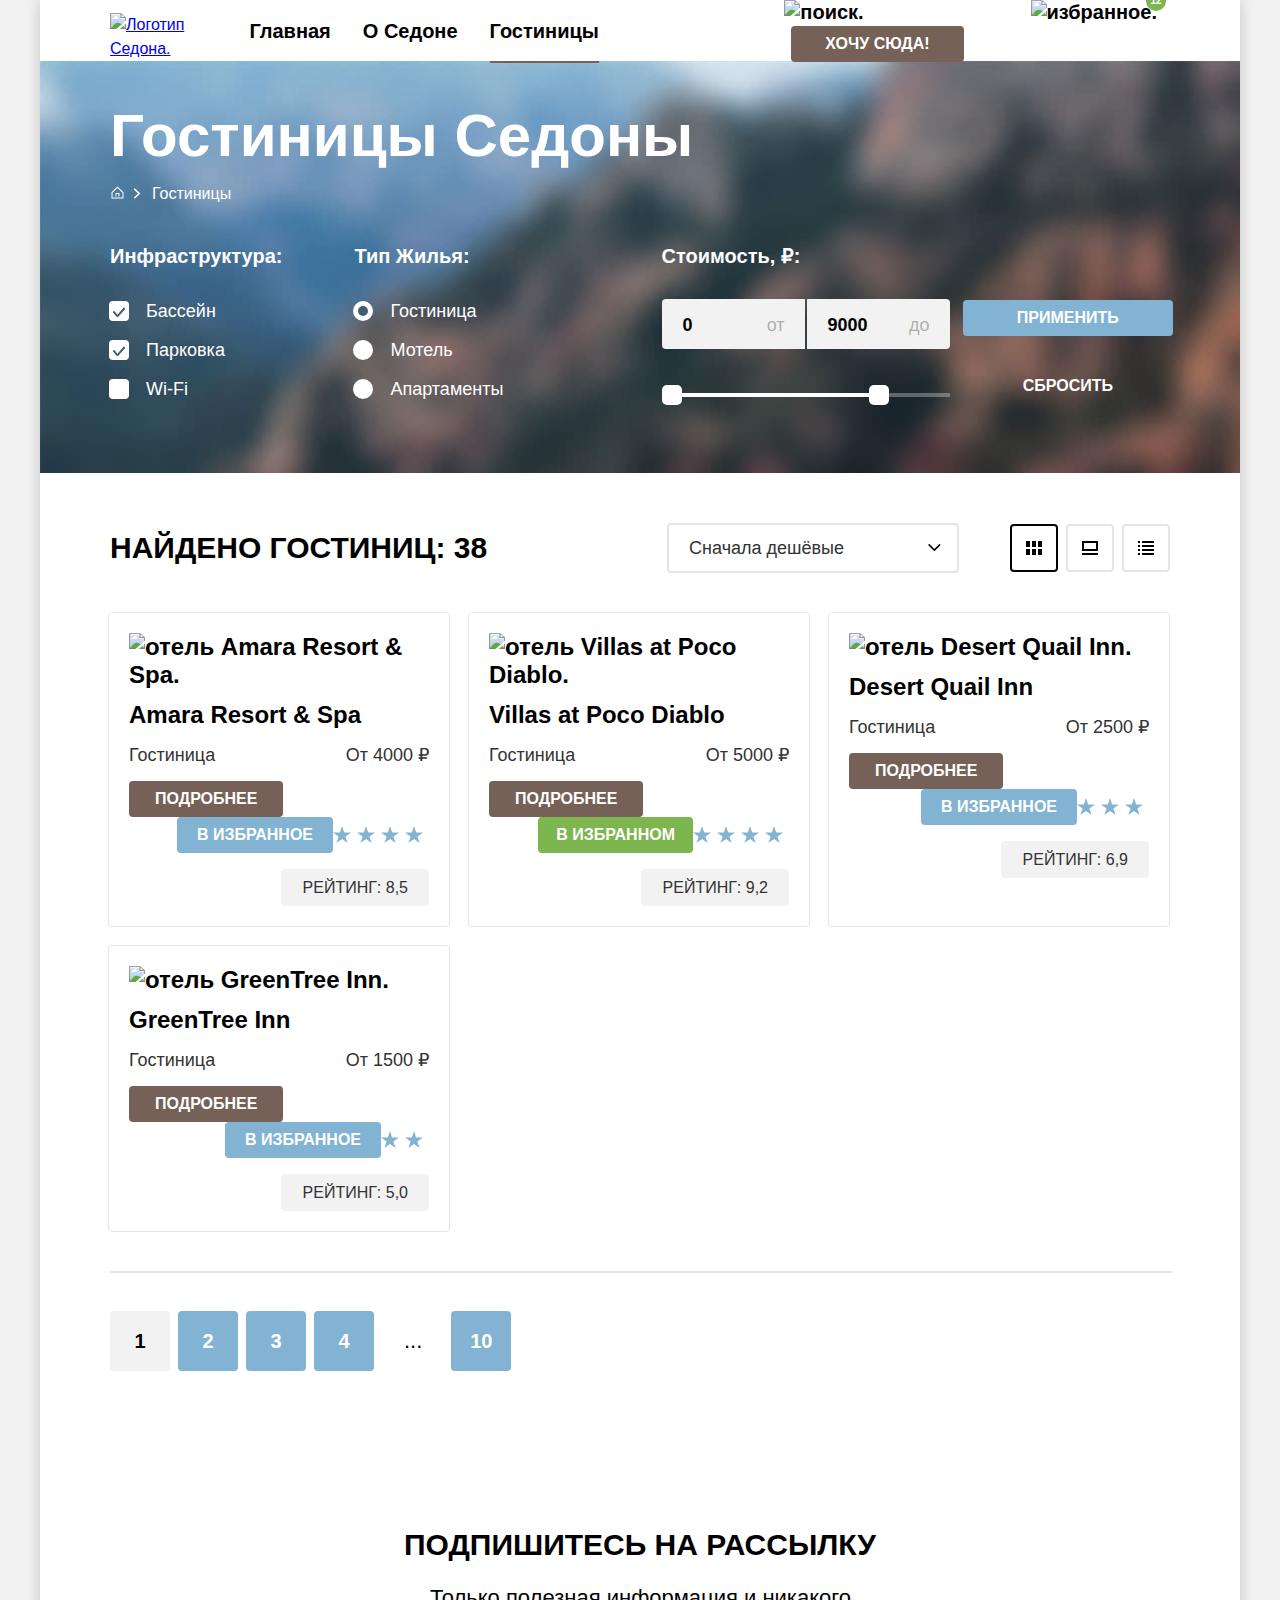
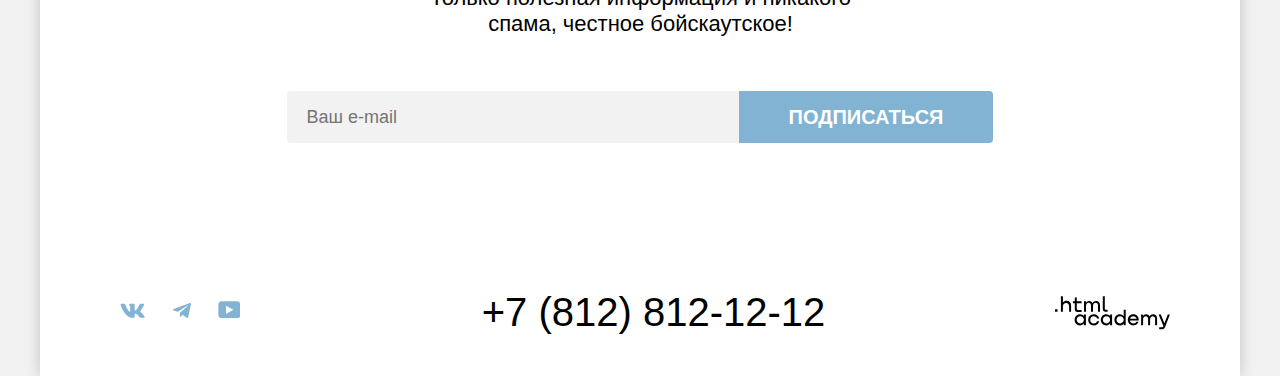
==== commit 241bdbff: "Merge pull request #11 from Thedoz/master" ====
--- a/catalog.html
+++ b/catalog.html
@@ -2,9 +2,10 @@
 <html lang="ru">
 
   <head>
-    <link rel="stylesheet" href="styles/styles.css">
     <meta charset="utf-8">
     <title>Каталог</title>
+    <link rel="stylesheet" href="styles/styles.css">
+    <link rel="icon" type="image/png" sizes="32x32" href="./images/favicon.png">
   </head>
 
   <body>
@@ -12,7 +13,8 @@
       <header class="page-header">
         <nav class="navigation">
           <a href="index.html" class="navigation-logo">
-            <img src="images/headericon/logo.svg" alt="Логотип Седона" class="page-header-logo" width="140" height="70">
+            <img src="images/headericon/logo.svg" alt="Логотип Седона." class="page-header-logo" width="140"
+              height="70">
           </a>
           <ul class="navigation-list">
             <li class="navigation-item">
@@ -27,18 +29,19 @@
           </ul>
           <ul class="navigation-user-list">
             <li class="user-item">
-              <a href="#" class="user-link"><span class="visually-hidden">Поиск</span>
-                <img src="images/headericon/search.svg" class="search-icon" alt="поиск">
+              <a href="#" class="user-link"><span class="visually-hidden">Поиск.</span>
+                <img src="images/headericon/search.svg" class="search-icon" alt="поиск.">
               </a>
             </li>
             <li class="user-item">
-              <a href="#" class="user-link user-link-fav"><span class="visually-hidden">Избранное</span>
-                <img src="images/headericon/heart.svg" class="favorite-icon" alt="избранное">
+              <a href="#" class="user-link user-link-fav">
+                <span class="visually-hidden">Избранное.</span>
+                <img src="images/headericon/heart.svg" class="favorite-icon" alt="избранное.">
                 <span>12</span>
               </a>
             </li>
             <li class="user-item">
-              <button class="user-button button" type="button">хочу сюда!</button>
+              <a class="navigation-link user-button button">хочу сюда!</a>
             </li>
           </ul>
         </nav>
@@ -49,7 +52,7 @@
           <h1 class="inner-header-title">Гостиницы Седоны</h1>
           <ul class="breadcrumbs">
             <li class="breadcrumbs-item">
-              <a href="index.html" class="breadcrumbs-link-index"><span class="visually-hidden">Главная</span>
+              <a href="index.html" class="breadcrumbs-link-index"><span class="visually-hidden">Главная.</span>
                 <svg aria-hidden="true" focusable="false" width="13" height="13" viewBox="0 0 13 13" fill="currentColor"
                   xmlns="http://www.w3.org/2000/svg">
                   <path d="m6.5.5-6 5.8v6.2h12V6.3L6.5.5Zm5 11h-10V6.7l5-4.8 5 4.8v4.8Z" />
@@ -61,7 +64,7 @@
               <a class="breadcrumbs-link">Гостиницы</a>
             </li>
           </ul>
-          <h2 class="visually-hidden">Список гостиниц с фильтрами</h2>
+          <h2 class="visually-hidden">Список гостиниц с фильтрами.</h2>
           <form class="catalog-filter" action="https://echo.htmlacademy.ru/" method="get">
 
             <fieldset class="catalog-filter-group">
@@ -119,28 +122,27 @@
             </fieldset>
 
             <fieldset class="catalog-filter-group">
-              <div class="range-slider">
-                <legend class="catalog-filter-title ">Стоимость, &#8381;:</legend>
+              <legend class="catalog-filter-title price-title">Стоимость, &#8381;:</legend>
+              <div class="range-wrapper">
                 <div class="range-wrapper-inputs">
-                  <lable class="catalog-filter-lable">
-                    <input class="range-input min-price" type="number" value="0" name="min-price">
-                    <span class="range-text min-price-text">от</span>
-                  </lable>
-                  <label class="catalog-filter-lable">
-                    <input class="range-input max-price" type="number" value="9000" name="max-price">
-                    <span class="range-text max-price-text">до</span>
-                  </label>
-                </div>
-                <div class="range">
-                  <div class="range-scale">
-                    <div class="range-bar" style="">
-                      <button class="range-toggle toggle-min" type="button">
-                        <span class="visually-hidden">Изменить минимальную цену</span>
-                      </button>
-                      <button class="range-toggle toggle-max" type="button">
-                        <span class="visually-hidden">Изменить мфксимальную цену</span>
-                      </button>
-                    </div>
+                  <label class="range-lable">
+                    <input class="range-price min-price" type="number" value="0" name="min-price">
+                    <span class="range-text">от</span>
+                  </label>
+                  <label class="range-lable">
+                    <input class="range-price max-price" type="number" value="9000" name="max-price">
+                    <span class="range-text">до</span>
+                  </label>
+                </div>
+
+                <div class="range-scale">
+                  <div class="range-bar" style="left: 0; width: 207px;">
+                    <button class="range-toggle toggle-min" type="button">
+                      <span class="visually-hidden">Изменить минимальную цену.</span>
+                    </button>
+                    <button class="range-toggle toggle-max" type="button">
+                      <span class="visually-hidden">Изменить максимальную цену.</span>
+                    </button>
                   </div>
                 </div>
               </div>
@@ -161,20 +163,20 @@
           </select>
           <div class="sorting-view">
             <a href="#" class="card-grid-toggle card-grid-toggle-current"><span class="visually-hidden">Показать
-                карточки</span>
+                карточки.</span>
               <svg aria-hidden="true" focusable="false" width="16" height="14" viewBox="0 0 16 14" fill="none"
                 xmlns="http://www.w3.org/2000/svg">
                 <path d="M4 0H0v6h4V0ZM16 0h-4v6h4V0ZM10 0H6v6h4V0ZM4 8H0v6h4V8ZM16 8h-4v6h4V8ZM10 8H6v6h4V8Z"
                   fill="#000" />
               </svg>
             </a>
-            <a href="#" class="card-grid-toggle"><span class="visually-hidden">Показать развернуто</span>
+            <a href="#" class="card-grid-toggle"><span class="visually-hidden">Показать развернуто.</span>
               <svg aria-hidden="true" focusable="false" width="16" height="14" viewBox="0 0 16 14" fill="none"
                 xmlns="http://www.w3.org/2000/svg">
                 <path d="M16 12H0v2h16v-2ZM14 2v6H2V2h12Zm2-2H0v10h16V0Z" fill="#000" />
               </svg>
             </a>
-            <a href="#" class="card-grid-toggle"><span class="visually-hidden">Показать список</span>
+            <a href="#" class="card-grid-toggle"><span class="visually-hidden">Показать список.</span>
               <svg aria-hidden="true" focusable="false" width="16" height="14" viewBox="0 0 16 14" fill="none"
                 xmlns="http://www.w3.org/2000/svg">
                 <path
@@ -189,7 +191,7 @@
           <ul class="hotel-list">
             <li class="hotel-card">
               <a class="hotel-card-link" href="hotel.html">
-                <img class="hotel-card-image" src="images/catalog/hotel-amara.jpg" alt="отель Amara Resort & Spa"
+                <img class="hotel-card-image" src="images/catalog/hotel-amara.jpg" alt="отель Amara Resort & Spa."
                   width="300" height="212">
                 <h3 class="hotel-card-title">Amara Resort & Spa</h3>
               </a>
@@ -198,13 +200,19 @@
                 <p class="hotel-card-price">От 4000 &#8381;</p>
                 <a class="hotel-card-more button" href="more.html">подробнее</a>
                 <button class="hotel-card-tofavorit button" type="button">в избранное</button>
-                <p><span class="star visually-hidden">4 звезды</span></p>
+                <div class="raiting-stars">
+                  <span class="visually-hidden">4 звезды.</span>
+                  <span class="raiting-star raiting-star-active"></span>
+                  <span class="raiting-star raiting-star-active"></span>
+                  <span class="raiting-star raiting-star-active"></span>
+                  <span class="raiting-star raiting-star-active"></span>
+                </div>
                 <p class="hotel-card-raiting">рейтинг: 8,5</p>
               </div>
             </li>
             <li class="hotel-card">
               <a class="hotel-card-link" href="hotel.html">
-                <img class="hotel-card-image" src="images/catalog/hotel-villas.jpg" alt="отель Villas at Poco Diablo"
+                <img class="hotel-card-image" src="images/catalog/hotel-villas.jpg" alt="отель Villas at Poco Diablo."
                   width="300" height="212">
                 <h3 class="hotel-card-title">Villas at Poco Diablo</h3>
               </a>
@@ -213,13 +221,19 @@
                 <p class="hotel-card-price">От 5000 &#8381;</p>
                 <a class="hotel-card-more button" href="more.html">подробнее</a>
                 <button class="hotel-card-infavorit button" type="button">в избранном</button>
-                <p><span class="star visually-hidden">4 звезды</span></p>
+                <div class="raiting-stars">
+                  <span class="visually-hidden">4 звезды.</span>
+                  <span class="raiting-star raiting-star-active"></span>
+                  <span class="raiting-star raiting-star-active"></span>
+                  <span class="raiting-star raiting-star-active"></span>
+                  <span class="raiting-star raiting-star-active"></span>
+                </div>
                 <p class="hotel-card-raiting">рейтинг: 9,2</p>
               </div>
             </li>
             <li class="hotel-card">
               <a class="hotel-card-link" href="hotel.html">
-                <img class="hotel-card-image" src="images/catalog/hotel-desert.jpg" alt="отель Desert Quail Inn"
+                <img class="hotel-card-image" src="images/catalog/hotel-desert.jpg" alt="отель Desert Quail Inn."
                   width="300" height="212">
                 <h3 class="hotel-card-title">Desert Quail Inn</h3>
               </a>
@@ -228,13 +242,18 @@
                 <p class="hotel-card-price">От 2500 &#8381;</p>
                 <a class="hotel-card-more button" href="more.html">подробнее</a>
                 <button class="hotel-card-tofavorit button" type="button">в избранное</button>
-                <p><span class="star visually-hidden">3 звезды</span></p>
+                <div class="raiting-stars">
+                  <span class="visually-hidden">3 звезды.</span>
+                  <span class="raiting-star raiting-star-active"></span>
+                  <span class="raiting-star raiting-star-active"></span>
+                  <span class="raiting-star raiting-star-active"></span>
+                </div>
                 <p class="hotel-card-raiting">рейтинг: 6,9</p>
               </div>
             </li>
             <li class="hotel-card">
               <a class="hotel-card-link" href="hotel.html">
-                <img class="hotel-card-image" src="images/catalog/hotel-greentree.jpg" alt="отель GreenTree Inn"
+                <img class="hotel-card-image" src="images/catalog/hotel-greentree.jpg" alt="отель GreenTree Inn."
                   width="300" height="212">
                 <h3 class="hotel-card-title">GreenTree Inn</h3>
               </a>
@@ -243,7 +262,11 @@
                 <p class="hotel-card-price">От 1500 &#8381;</p>
                 <a class="hotel-card-more button" href="more.html">подробнее</a>
                 <button class="hotel-card-tofavorit button" type="button">в избранное</button>
-                <p><span class="star visually-hidden">2 звезды</span></p>
+                <div class="raiting-stars">
+                  <span class="visually-hidden">2 звезды.</span>
+                  <span class="raiting-star raiting-star-active"></span>
+                  <span class="raiting-star raiting-star-active"></span>
+                </div>
                 <p class="hotel-card-raiting">рейтинг: 5,0</p>
               </div>
             </li>
@@ -251,24 +274,29 @@
         </section>
 
         <section class="pagination">
-          <h2 class="visually-hidden">Переход между страницами</h2>
+          <h2 class="visually-hidden">Переход между страницами.</h2>
           <ul class="pagination-number">
             <li class="pagination-item">
+              <span class="visually-hidden">1 страница.</span>
               <a class="pagination-link pagination-current">1</a>
             </li>
             <li class="pagination-item">
+              <span class="visually-hidden">2 страница.</span>
               <a class="pagination-link" href="#">2</a>
             </li>
             <li class="pagination-item">
+              <span class="visually-hidden">3 страница.</span>
               <a class="pagination-link" href="#">3</a>
             </li>
             <li class="pagination-item">
+              <span class="visually-hidden">4 страница.</span>
               <a class="pagination-link" href="#">4</a>
             </li>
-            <li class="pagination-item">
-              <span class="pagination-span">...</span>
-            </li>
-            <li class="pagination-item">
+            <li class="pagination-item ">
+              <span class="pagination-none">...</span>
+            </li>
+            <li class="pagination-item">
+              <span class="visually-hidden">10 страница.</span>
               <a class="pagination-link" href="#">10</a>
             </li>
           </ul>
@@ -278,6 +306,7 @@
           <h2 class="subscribe-title">Подпишитесь на рассылку</h2>
           <p class="subscribe-text">Только полезная информация и никакого спама, честное бойскаутское!</p>
           <form action="https://echo.htmlacademy.ru/" class="subscribe-form" method="post">
+            <span class="visually-hidden">Ваш e-mail</span>
             <input type="email" class="field" placeholder="Ваш e-mail" name="subscribe-email" required>
             <button class="subscribe-button button" type="submit">подписаться</button>
           </form>
@@ -288,7 +317,7 @@
         <ul class="footer-social-list">
           <li class="fotter-social-item">
             <a class="fotter-social-link" href="https://vk.com/htmlacademy"><span
-                class="visually-hidden">ВКонтакте</span>
+                class="visually-hidden">ВКонтакте.</span>
               <svg aria-hidden="true" focusable="false" width="25" height="15" viewBox="0 0 25 15" fill="currentColor"
                 xmlns="http://www.w3.org/2000/svg">
                 <path fill-rule="evenodd" clip-rule="evenodd"
@@ -297,7 +326,7 @@
             </a>
           </li>
           <li class="fotter-social-item">
-            <a class="fotter-social-link" href="https://t.me/htmlacademy"><span class="visually-hidden">Телеграм</span>
+            <a class="fotter-social-link" href="https://t.me/htmlacademy"><span class="visually-hidden">Телеграм.</span>
               <svg aria-hidden="true" focusable="false" width="18" height="16" viewBox="0 0 18 16" fill="currentColor"
                 xmlns="http://www.w3.org/2000/svg">
                 <path
@@ -307,7 +336,7 @@
           </li>
           <li class="fotter-social-item">
             <a class="fotter-social-link" href="https://www.youtube.com/user/htmlacademy"><span
-                class="visually-hidden">Ютуб</span>
+                class="visually-hidden">Ютуб.</span>
               <svg aria-hidden="true" focusable="false" width="22" height="17" viewBox="0 0 22 17" fill="currentColor"
                 xmlns="http://www.w3.org/2000/svg">
                 <path
--- a/styles/styles.css
+++ b/styles/styles.css
@@ -31,6 +31,7 @@
   background-color: #ffffff;
   box-shadow: 0 0 15px rgba(0, 0, 0, 0.2);
 }
+
 .visually-hidden {
   position: absolute;
   clip: rect(1px, 1px, 1px, 1px);
@@ -40,6 +41,20 @@
   width: 1px;
   overflow: hidden;
 }
+
+input[type="number"] {
+	-moz-appearance: textfield;
+}
+input[type="number"]:hover,
+input[type="number"]:focus {
+	-moz-appearance: number-input;
+}
+
+img {
+  max-width: 100%;
+  object-fit: contain;
+}
+
 .button{
   font-family: "PT Sans", sans-serif;
   border: none;
@@ -54,12 +69,14 @@
   padding: 0 70px;
   margin: 0;
 }
+
 .page-header-logo{
   position: relative;
   width: 140px;
   height: 70px;
   z-index: 1;
 }
+
 .navigation-list{
   display: flex;
   list-style:none;
@@ -71,6 +88,7 @@
   margin-bottom: 12px;
   margin-right: 95px;
 }
+
 .navigation-link{
   display: block;
   padding: 16px 16px;
@@ -81,9 +99,11 @@
   text-align: center;
   text-decoration: none;
 }
+
 .navigation-link-current{
   position: relative;
 }
+
 .navigation-link-current::after{
   content: '';
   position: absolute;
@@ -98,12 +118,14 @@
 .navigation-user-list{
   list-style: none;
   display: flex;
+  flex-wrap: wrap;
   margin: 0;
   padding: 0;
   justify-content:space-between;
   align-items: center;
   margin-bottom: 6px;
 }
+
 .user-link{
   font-weight: 700;
   font-size: 20px;
@@ -112,6 +134,7 @@
   text-decoration: none;
   padding: 16px 13px;
 }
+
 .user-button{
   color: #ffffff;
   background: #756157;
@@ -124,17 +147,21 @@
   margin-left: 20px;
   margin-bottom: 6px;
 }
+
 .user-button:hover,
 .user-button:focus-visible{
   background: #615048;
 }
+
 .user-button:active{
   background: #756157;
   color: rgba(255, 255, 255, 0.3);
 }
+
 .user-link-fav{
   position: relative;
 }
+
 .user-link-fav span{
   position: absolute;
   display: flex;
@@ -151,10 +178,10 @@
   border-radius: 50%;
 }
 
-
-/* main */
+/* index */
 .hero{
   position: relative;
+  background-color: #000000;
   background: url("../images/index-background.jpg") no-repeat;
   background-position: center;
   text-align: center;
@@ -163,24 +190,29 @@
   padding-top: 54px;
   padding-bottom: 82px;
 }
+
 .hero-logo{
   padding-top: 3px;
 }
+
 .hero svg{
   position: absolute;
   bottom: 6px;
   left: 0;
 }
 
+/* преимущества */
 .advantages{
   text-align: center;
 }
+
 .adventages-description{
   font-size: 18px;
   line-height: 21px;
   padding-bottom: 90px;
   width: 60%;
 }
+
 .advantages h2{
   font-weight: 700;
   font-size: 30px;
@@ -190,12 +222,14 @@
   padding-top: 39px;
   margin-bottom: 25px;
 }
+
 .advantages-txt{
   padding-bottom: 68px;
   font-size: 22px;
   line-height: 26px;
   color: #333333;
 }
+
 .advantages-list{
   display: flex;
   justify-content: space-between;
@@ -204,15 +238,19 @@
   padding: 0;
   margin: 0;
 }
+
 .advantages-item{
   display: flex;
 }
+
 .advantages-text{
   display: flex;
   justify-content: center;
   align-items: center;
   flex-direction: column;
-}
+  width: 100%;
+}
+
 .adventages-title{
   font-weight: 700;
   font-size: 24px;
@@ -221,12 +259,14 @@
   width: 43%;
   margin: 0 auto;
 }
+
 .adventages-description{
   font-size: 18px;
   line-height: 21px;
   padding-bottom: 93px;
   margin-top: 62px;
 }
+
 .las-vegas{
   width: 65%;
 }
@@ -237,6 +277,7 @@
   color: #ffffff;
   padding-top: 92px;
 }
+
 .blue::before{
   content: '';
   position: absolute;
@@ -246,6 +287,7 @@
   left: 170px;
   background: rgba(255, 255, 255, 0.3);
 }
+
 .whiteblue{
   position: relative;
   background: rgba(131, 179, 211, 0.12);
@@ -253,8 +295,8 @@
   padding-top: 103px;
   padding-bottom: 10px;
   margin: 0;
-
-}
+}
+
 .whiteblue::before{
   content: '';
   position: absolute;
@@ -264,6 +306,7 @@
   left: 170px;
   background: rgba(0, 0, 0, 0.3);
 }
+
 .lightblue{
   position: relative;
   padding-top: 103px;
@@ -271,6 +314,7 @@
   background: rgba(131, 179, 211, 0.2);
   width: 400px;
 }
+
 .lightblue::before{
   content: '';
   position: absolute;
@@ -281,11 +325,11 @@
   background: rgba(0, 0, 0, 0.3);
 }
 
-
-
+/* рекомендации */
 .recommendation{
   text-align: center;
 }
+
 .recommendation-list{
   display: flex;
   flex-direction: row;
@@ -293,40 +337,48 @@
   padding: 0;
   margin: 0;
 }
+
 .recommendation-item{
   width: 400px;
 }
+
 .recommendation-title{
   font-weight: 700;
   font-size: 24px;
   line-height: 28px;
   text-transform: uppercase;
 }
+
 .recommendation-text{
   font-size: 18px;
   line-height: 21px;
   padding-bottom: 60px;
   margin-top: 30px;
 }
+
 .recommendation-house{
   padding-top: 80px;
 }
+
 .recommendation-food{
   padding-top: 81px;
 }
+
 .recommendation-gift{
   padding-top: 78px;
 }
+
 .rec-whiteblue{
   background: rgba(131, 179, 211, 0.12);
 }
 
-
+/* поиск гостиницы */
 .search-hotel{
   text-align: center;
   padding: 0 304px;
   padding-top: 71px;
 }
+
 .search-hotel-title{
   font-weight: 700;
   font-size: 30px;
@@ -334,11 +386,13 @@
   text-transform: uppercase;
   margin-bottom: 20px;
 }
+
 .search-hotel-text{
   font-size: 22px;
   line-height: 26px;
   margin-bottom: 54px;
 }
+
 .search-button{
   color: #ffffff;
   text-transform: uppercase;
@@ -350,24 +404,28 @@
   padding: 8px 50px;
   margin-bottom: 96px;
 }
+
 .search-button:hover,
 .search-button:focus-visible{
   background: #615048;
 }
+
 .search-button:active{
   background: #756157;
   color: rgba(255, 255, 255, 0.3);
 }
 
+/* подписаться */
 .subscribe{
   color: #ffffff;
   background-color: #000000;
   text-align: center;
   background: url("../images/subscribe.jpg") no-repeat;
   background-size: cover;
-  padding-top: 69px;
+  padding-top: 70px;
   padding-bottom: 104px;
 }
+
 .subscribe-title{
   font-weight: 700;
   font-size: 30px;
@@ -375,6 +433,7 @@
   text-transform: uppercase;
   margin-bottom: 20px;
 }
+
 .subscribe-text{
   font-size: 22px;
   line-height: 26px;
@@ -382,11 +441,13 @@
   max-width: 475px;
   margin-left: 363px;
 }
+
 .subscribe-form{
   display: flex;
   justify-content: center;
   align-items: center;
 }
+
 .field{
   font-family: "PT Sans", sans-serif;
   width: 452px;
@@ -398,6 +459,7 @@
   padding: 14px 20px;
   line-height: 24px;
 }
+
 .subscribe-button{
   color: #ffffff;
   background-color: #82B3D3;
@@ -408,44 +470,50 @@
   border-radius: 0 4px 4px 0;
   padding: 8px 50px;
 }
+
 .subscribe-button:hover,
 .subscribe-button:focus-visible{
   background: #68A2CA;
 }
+
 .subscribe-button:active{
   background: #82B3D3;
   color: rgba(255, 255, 255, 0.3);
 }
 
-
 /* footer */
 .page-footer{
   display: flex;
   justify-content: space-between;
   align-items: center;
-  padding: 25px 70px 35px 80px;
-}
+  padding: 37px 70px 35px 80px;
+}
+
 .footer-social-list{
   display: flex;
+  flex-wrap: wrap;
   list-style: none;
   padding-left: 0;
-  justify-content: space-around;
-  width: 130px;
-  align-items: center;
-}
+  justify-content: space-between;
+  width: 120px;
+  align-items: center;
+  margin-right: 12px;
+}
+
 .fotter-social-link{
   width: 47px;
-  height: 40px;
-  padding: 11px 13px;
   color: #83B3D3;
 }
+
 .fotter-social-link:hover,
 .fotter-social-link:focus-visible{
   color: #68A2CA;
 }
+
 .fotter-social-link:active{
   color: rgba(104, 162, 202, 0.3);
 }
+
 .footer-contacts-address-phone{
   text-decoration: none;
   color: #000000;
@@ -454,74 +522,357 @@
   text-transform: uppercase;
   font-style: normal;
 }
+
 .footer-contacts-address-phone:hover,
 .footer-contacts-address-phone:focus-visible{
   color: #756157;
 }
+
 .footer-contacts-address-phone:active{
   color: rgba(117, 97, 87, 0.3);
 }
+
 .htmlacademy-link{
   width: 115px;
   height: 34px;
   color: #000000;
 }
+
 .htmlacademy-link:hover,
 .htmlacademy-link:focus-visible{
   color: #756157;
 }
+
 .htmlacademy-link:active{
   color: rgba(117, 97, 87, 0.3);
 }
 
-/* .modal-container{
+/* модальное окно */
+.modal-container{
   position: fixed;
-  top: 0;
+  top:0;
   left: 0;
   display: flex;
   width: 100%;
   height: 100%;
   background: rgba(242, 242, 242, 0.8);
   z-index: 3;
-  display: none;
-}
-.modal{
-  position: relative;
-  margin: auto;
-  padding: 40px;
-  background: #FFFFFF;
-  box-shadow: 0 25px 50px rgba(0, 0, 0, 0.15);
-  border-radius: 30px;
-}
-.modal-search{
-  width: 717px;
-}
+}
+
 .modal-close-button{
   position: absolute;
   padding:0;
   width: 52px;
   height: 52px;
   top: 64px;
-  right: 30px;
+  right: 52px;
+  border: none;
+  background: url("../images/modalicon/modal-close.svg") no-repeat;
+  background-position: center;
   border-radius: 50%;
-  background: url('../images/close.svg') no-repeat;
-  background-position: center;
-}
+  background-color: #f2f2f2;
+  cursor: pointer;
+  outline: none;
+}
+
+.modal-close-button:hover{
+  background-color: #e6e6e6;
+}
+
+.modal-close-button:focus-visible{
+  background-color: #e6e6e6;
+  border: 3px solid #83b3d3;
+}
+
+.modal-close-button:active {
+  background-color: #e6e6e6;
+  background-image: url("../images/modalicon/modal-close-active.svg");
+}
+
+.modal{
+  position: relative;
+  margin: auto;
+  width: 577px;
+  padding: 64px 70px;
+  background: #FFFFFF;
+  box-shadow: 0 25px 50px rgba(0, 0, 0, 0.15);
+  border-radius: 30px;
+}
+
+.modal-search{
+  margin-top: 392px;
+}
+
 .modal-title{
-  font-family: 'PT Sans' sans-serif;
   font-weight: 700;
   font-size: 30px;
   line-height: 36px;
   text-transform: uppercase;
-  padding-top: 64px;
-}
-
-
-.mobal-search{
+  margin: 0;
+  margin-bottom: 64px;
+}
+
+.modal-search-form{
+  display: flex;
+  flex-direction: column;
+  margin: 0;
+  padding: 0;
+}
+
+.modal-field-group {
+  display: grid;
+  position: relative;
+  grid-template-columns: 119px 440px;
+  justify-content: space-between;
+  align-items: baseline;
+  margin: 0;
+  padding: 0;
+  margin-top: 3px;
+  margin-bottom: 12px;
+}
+
+.modal-form-label {
+  font-family: "PT Sans", sans-serif;
+  width: 119px;
+  font-size: 20px;
+  font-weight: 700;
+  cursor: pointer;
+  margin-bottom: 48px;
+}
+
+.modal-form-label-child{
+  padding-left: 4px;
+}
+
+.modal-field-icon {
+  position: absolute;
+  top: 12px;
+  right: 20px;
+}
+
+.search-form-field{
+  font-family: "PT Sans", sans-serif;
+  font-size: 18px;
+  font-weight: 700;
+  line-height: 20px;
+  padding: 12px 20px;
+  background-color: #f2f2f2;
+  border: none;
+  border-radius: 4px;
+  color: #000000;
+}
+
+.search-form-field:hover{
+  background-color: #e6e6e6;
+}
+
+.search-form-field:focus-visible{
+  background: #e6e6e6;
+  outline: 3px solid #83b3d3;
+}
+
+.search-form-field:active{
+  background: #f2f2f2;
+  outline: 2px solid #000000;
+}
+
+.modal-text{
+  grid-column: 2 / -1;
+  color: #000000;
+  font-size: 16px;
+  font-weight: 400;
+  padding-left: 20px;
+  position: absolute;
+  top: 47px;
+}
+
+.modal-text-error{
+  color: #ff5757;
+}
+
+.modal-range{
+  position: relative;
+  display: flex;
+  justify-content: space-between;
+}
+
+.modal-range-button{
+  display: flex;
+  width: 246px;
+  justify-content: space-between;
+  align-items: center;
+}
+
+.field-groupe{
+  display: flex;
+  align-items: center;
+  margin-top: 12px;
+}
+
+.range-form-field{
+  font-weight: 700;
+  font-size: 18px;
+  line-height: 20px;
+  text-align: center;
+  width: 110px;
+  border: none;
+  background: #F2F2F2;
+  border-radius: 4px;
+  padding: 14px 0 14px 0;
+  margin-left: 17px;
+  margin-top: -46px;
+}
+
+.field-child{
+  margin-left: 12px;
+}
+
+.range-number{
+  width: 20px;
+  height: 20px;
+  border: none;
+  cursor: pointer;
+}
+.plus-adults,
+.plus-child{
+  position: absolute;
+  background: url("../images/modalicon/plus.svg") center no-repeat;
+  top: 14px;
+  opacity: 0.2;
+}
+
+.plus-adults{
+  left: 218px;
+}
+
+.plus-child{
+  left: 547px;
+}
+
+.plus-adults:hover,
+.plus-child:hover{
+  background: url("../images/modalicon/plus.svg") center no-repeat;
+  opacity: 1;
+}
+
+.plus-adults:focus-visible,
+.plus-child:focus-visible{
+  background: url("../images/modalicon/plus.svg") center no-repeat;
+  outline: 3px solid #68A2CA;
+  border-radius: 4px;
+  opacity: 1;
+}
+
+.plus-adults:active,
+.plus-child:active{
+  background: url("../images/modalicon/plus-active.svg") center no-repeat;
+}
+
+.minus-adults,
+.minus-child{
+  position: absolute;
+  background: url("../images/modalicon/minus.svg") center no-repeat;
+  top: 14px;
+  opacity: 0.2;
+}
+
+.minus-adults{
+  left: 147px;
+}
+
+.minus-child{
+  left: 476px;
+}
+
+.minus-adults:hover,
+.minus-child:hover{
+  background: url("../images/modalicon/minus.svg") center no-repeat;
+  opacity: 1;
+}
+
+.minus-adults:focus-visible,
+.minus-child:focus-visible{
+  background: url("../images/modalicon/minus.svg") center no-repeat;
+  outline: 3px solid #68A2CA;
+  border-radius: 4px;
+  opacity: 1;
+}
+
+.minus-adults:active,
+.minus-child:active{
+  background: url("../images/modalicon/minus-active.svg") center no-repeat;
+}
+
+.tooltip {
+  position: absolute;
+  margin-top: -48px;
+  margin-left: 62px;
+  width: 26px;
+  height: 26px;
+}
+
+.tooltip-toggle {
+  border: none;
+  background-color: transparent;
+  padding: 0;
+  margin: 0;
+  display: block;
+}
+
+.tooltip-icon {
+  width: 100%;
+  height: 100%;
+  fill: #83b3d3;
+  display: block;
+  cursor: pointer;
+}
+
+.tooltip-toggle:hover .tooltip-icon {
+  fill: #808080;
+}
+
+.tooltip-text {
+  color: #ffffff;
+  font-size: 16px;
+  line-height: 20px;
+  font-weight: 400;
+  text-transform: none;
+  padding: 21px 18px 22px 22px;
+  width: 216px;
+  background-color: #333333;
+  box-shadow: 0 15px 30px rgb(0 0 0 / 30%);
+  border-radius: 10px;
+  position: absolute;
+  margin-bottom: 6px;
+  left: 69%;
+  transform: translate(-52%, 11%);
+  z-index: 5;
+  display: none;
+}
+
+.tooltip-text::before {
+  content: "";
+  position: absolute;
+  width: 19px;
+  height: 9px;
+  top: -8px;
+  left: 0;
+  right: 0;
+  margin-right: auto;
+  margin-left: auto;
+  background-image: url("../images/modalicon/tooltip.svg");
+}
+
+.tooltip-toggle:hover + .tooltip-text,
+.tooltip-toggle:focus + .tooltip-text {
+  display: block;
+}
+
+.modal-search-button{
   color: #FFFFFF;
-  width: 577px;
-  margin: 0 70px;
-  padding: 18px 256px;
+  width: 100%;
+  padding: 18px;
+  margin-top: -5px;
   font-weight: 700;
   font-size: 20px;
   line-height: 24px;
@@ -529,18 +880,27 @@
   background: #82B3D3;
   border-radius: 10px;
 }
-.mobal-search:hover,
-.mobal-search:focus-visible{
+
+.modal-search-button:hover,
+.modal-search-button:focus-visible{
   background: #68A2CA;
 }
-.mobal-search:active{
-
-}
-.search-form-fieldt::-webkit-outer-spin-button,
-.search-form-field::-webkit-inner-spin-button {
-  appearance: none;
-  margin: 0;
-} */
+
+.modal-search-button:active{
+  background-color: #82b3d3;
+  color: rgba(255, 255, 255, 0.3);
+}
+
+.range-form-field::-webkit-outer-spin-button,
+.range-form-field::-webkit-inner-spin-button {
+  -webkit-appearance: none;
+          appearance: none;
+  margin: 0;
+}
+
+.modal-container-close{
+  display: none;
+}
 
 /* catalog */
 .catalog-hotel{
@@ -551,6 +911,7 @@
   margin-top: -13px;
   background-color: #000000;
 }
+
 .inner-header-title{
   font-weight: 700;
   font-size: 60px;
@@ -559,33 +920,40 @@
   margin: 0;
   padding-top: 36px;
 }
+
 .breadcrumbs{
   margin: 0;
   padding: 0;
   margin-top: 8px;
   display: flex;
+  flex-wrap: wrap;
   align-items: center;
   list-style: none;
   font-size: 16px;
   line-height: 21px;
   padding-left: 70px;
-  background: url('../images/catalog/arrow-right.svg') no-repeat;
+  background: url("../images/catalog/arrow-right.svg") no-repeat;
   background-position: 7.8%;
 }
+
 .breadcrumbs-link-index{
   margin-right: 28px;
   color: #ffffff;
-  margin-left: -1px;
-}
+  margin-left: 1px;
+}
+
 .breadcrumbs-link-index:hover{
   color:  rgba(255, 255, 255, 0.6);
 }
+
 .breadcrumbs-link-index:focus-visible{
   color: #ffffff;
 }
+
 .breadcrumbs-link-index:active{
   color: rgba(255, 255, 255, 0.3);
 }
+
 
 .catalog-filter{
   display: flex;
@@ -607,6 +975,9 @@
   margin-bottom: 32px;
   margin-right: 70px;
 }
+.price-title{
+  padding-left: 122px;
+}
 .catalog-filter-list{
   list-style: none;
   font-size: 18px;
@@ -619,7 +990,9 @@
   position:relative;
   display: block;
   padding-left: 38px;
-}
+  cursor: pointer;
+}
+
 .control-mark{
   position: absolute;
   left: 1px;
@@ -629,19 +1002,36 @@
   background: #ffffff;
   border-radius: 4px;
 }
+.control:hover .control-mark,
+.control:hover .control-label{
+  opacity: 0.6;
+}
+
+.control:active .control-mark,
+.control:active .control-label{
+  opacity: 0.3;
+}
+
+.control-input[type="checkbox"]:focus-visible + .control-mark,
+.control-input[type="radio"]:focus-visible + .control-mark{
+  outline: 3px solid #83b3d3;
+}
+
 .control-input[type="checkbox"]:checked + .control-mark::before,
 .control-input[type="checkbox"]:checked + .control-mark::after{
   content: "";
   position: absolute;
   width: 12px;
   height: 10px;
-  background: url('../images/catalog/checked.svg') no-repeat;
+  background: url("../images/catalog/checked.svg") no-repeat;
   top: 6px;
   left: 4px;
 }
+
 .control-input[type="radio"] + .control-mark {
   border-radius: 50%;
 }
+
 .control-input[type="radio"]:checked + .control-mark::before{
   content: "";
   position: absolute;
@@ -652,64 +1042,139 @@
   background: #3F5E72;
   border-radius: 50%;
 }
+
 .control-lable{
   font-size: 18px;
   line-height: 23px;
 }
+
 .catalog-filter-item:not(:last-child) {
   margin-bottom: 16px;
 }
 
-.range-slider{
-  display: flex;
-  flex-direction: column;
-  width: 288px;
-  margin-left: 120px;
-}
+.range-wrapper{
+  padding-left: 122px;
+  margin-top: -1px;
+}
+
 .range-wrapper-inputs{
+  display: flex;
+}
+
+.catalog-filter-lable{
   position: relative;
-  display: flex;
-  flex-direction: row;
-  justify-content: center;
-  margin-left: 2px;
-}
-.range-input{
-  margin: 0;
-  width: 50%;
-  padding: 12px 20px;
-  font-weight: 700;
+}
+
+.range-scale{
+  position: relative;
+  height: 4px;
+  margin-top: 44px;
+  background-color: rgba(255, 255, 255, 0.3);
+}
+
+.range-bar{
+  position: absolute;
+  left: 0;
+  width: 226px;
+  height: 4px;
+  background-color: #ffffff;
+}
+
+.range-toggle{
+  position: absolute;
+  width: 20px;
+  height: 20px;
+  background: #ffffff;
+  border: none;
+  border-radius: 5px;
+  cursor: pointer;
+}
+
+.toggle-min {
+  top: -8px;
+  left: 0;
+}
+
+.toggle-max {
+  top: -8px;
+  left: 207px;
+}
+
+.toggle-max:hover,
+.toggle-min:hover{
+  box-shadow: 0 4px 10px rgba(0, 0, 0, 0.25);
+}
+
+.toggle-max:focus-visible,
+.toggle-min:focus-visible{
+  outline: 3px solid #83B3D3;
+  box-shadow: 0 4px 10px rgba(0, 0, 0, 0.25);
+}
+
+.toggle-max:active,
+.toggle-min:active{
+  outline: 2px solid #83B3D3;
+  box-shadow: 0 7px 15px rgba(0, 0, 0, 0.4);
+}
+
+.range-price{
+  display: block;
+  width: 143px;
+  padding: 11px 8px 9px;
+  font-family: "PT Sans", sans-serif;
+  font-size: 18px;
+  font-weight: 700;
+  line-height: 24px;
+  text-indent: 10px;
+  background: #f2f2f2;
+  box-sizing: border-box;
+  cursor: pointer;
+  border: 3px solid transparent;
+  outline: none;
+}
+
+.range-lable:not(:last-child){
+  margin-right: 2px;
+}
+
+.range-price:hover{
+  background: #e6e6e6;
+}
+
+.range-price:focus-visible{
+  background: #e6e6e6;
+  border: 3px solid #83b3d3;
+}
+
+.range-price:active{
+  border: 2px solid #000000;
+}
+
+.min-price{
+ border-radius: 4px 0 0 4px;
+}
+
+.max-price{
+  border-radius: 0 4px 4px 0;
+}
+
+.range-lable{
+  position: relative;
+}
+
+.range-text{
+  position: absolute;
   font-size: 18px;
   line-height: 24px;
-  align-items: center;
-  border: none;
-  background: #F2F2F2;
-}
-.min-price{
- border-radius: 4px 0 0 4px;
-}
-.max-price{
-  border-radius: 0 4px 4px 0;
-}
-.range-text{
-  font-size: 18px;
-  line-height: 24px;
-  color: #000000;
-  opacity: 0.5;
-}
-.min-price-text{
-  position: absolute;
-  top: 10px;
-  right: 190px;
-}
-.max-price-text{
-  position: absolute;
-  top: 10px;
-  right: 40px;
-}
-
-.range-input::-webkit-outer-spin-button,
-.range-input::-webkit-inner-spin-button {
-  appearance: none;
+  color: rgba(0, 0, 0, 0.3);
+  top: 14px;
+  right: 20px;
+}
+
+.range-price::-webkit-outer-spin-button,
+.range-price::-webkit-inner-spin-button {
+  -webkit-appearance: none;
+          appearance: none;
   margin: 0;
 }
 
@@ -719,13 +1184,16 @@
   margin: 0;
   padding: 0;
   margin-top: 56px;
-  margin-left: auto;
-}
+  margin-left:auto;
+}
+
 .button-apply,
 .button-reset{
   margin: 0;
   padding: 0;
-}
+  margin-right: -3px;
+}
+
 .button-apply{
   color: #ffffff;
   padding: 8px 50px;
@@ -736,14 +1204,17 @@
   background: #82B3D3;
   border-radius: 4px;
 }
+
 .button-apply:hover,
 .button-apply:focus-visible{
   background: #68A2CA;
 }
-  .button-apply:active{
+
+.button-apply:active{
   background: #82B3D3;
   color: rgba(255, 255, 255, 0.3);
 }
+
 .button-reset{
   color: #ffffff;
   background: none;
@@ -752,20 +1223,27 @@
   font-size: 16px;
   line-height: 20px;
   text-transform: uppercase;
-  margin-top: 32px;
-}
+  margin-top: 29px;
+  padding-bottom: 4px;
+  border: 3px solid transparent;
+  outline: none;
+}
+
 .button-reset:hover{
   opacity: 0.6;
 }
+
+
 .button-reset:focus-visible{
   border: 3px solid #83B3D3;
   border-radius: 4px;
 }
+
 .button-reset:active{
   color: rgba(255, 255, 255, 0.3);
 }
 
-
+/* сортировка */
 .sorting{
   margin: 0;
   display: flex;
@@ -773,12 +1251,14 @@
   align-items: center;
   padding: 32px 70px 0 70px;
 }
+
 .sorting-title{
   font-weight: 700;
   font-size: 30px;
   line-height: 36px;
   text-transform: uppercase;
 }
+
 .select-control{
   cursor: pointer;
   border: 2px solid #E5E5E5;
@@ -787,62 +1267,79 @@
   line-height: 21px;
   font-family: "PT Sans", sans-serif;
   color: #333333;
-  appearance: none;
+  -webkit-appearance: none;
+          appearance: none;
   width: 292px;
-  padding: 14px 30px 14px 20px;
-  background: url('../images/catalog/arrow-down.svg') no-repeat;
+  padding: 13px 30px 12px 20px;
+  background: url("../images/catalog/arrow-down.svg") no-repeat;
   background-position: 94% 50%;
   margin-left: 129px;
-}
+  outline: none;
+}
+
 .select-control:hover,
 .select-control:focus-visible{
   border: 2px solid #68A2CA;
 }
+
 .select-control:active{
   border: 2px solid #3F5E72;
 }
+
 .sorting-view{
   width: 160px;
   display: flex;
+  flex-wrap: wrap;
   justify-content: space-between;
   align-items: center;
 }
+
 .card-grid-toggle{
   display: flex;
   align-items: center;
   justify-content: center;
-  width: 48px;
-  height: 48px;
+  width: 44px;
+  height: 44px;
   border: 2px solid #E5E5E5;
   border-radius: 4px;
-}
+  outline: none;
+}
+
 .card-grid-toggle:hover{
   border: 2px solid #000000;
 }
+
 .card-grid-toggle:focus-visible{
   border: 2px solid #68A2CA;
 }
+
 .card-grid-toggle:active{
   border: 2px solid #000000;
 }
 
-
+.card-grid-toggle-current{
+  border: 2px solid #000000;
+}
+
+/* карточки отелей */
 .hotel-list{
   width: 1060px;
   display: grid;
-  grid-template-columns: 340px 340px 340px;
-  gap: 20px;
+  grid-template-columns: 342px 342px 342px;
+  gap: 18px;
   list-style: none;
   padding: 0;
   margin-left: 68px;
   margin-bottom: 80px;
-  margin-top: 20px;
-}
+  margin-top: 21px;
+}
+
 .hotel-card{
   border: 1px solid #E6E6E6;
   border-radius: 4px;
   padding-top: 20px;
 }
+
 .hotel-card-text{
   display: flex;
   flex-wrap: wrap;
@@ -851,6 +1348,7 @@
   padding: 0 20px;
   margin: 0;
 }
+
 .hotel-card-title{
   margin: 0;
   padding: 16px 20px;
@@ -859,9 +1357,11 @@
   line-height: 28px;
   margin-top: -5px;
 }
+
 .hotel-card-image{
   padding: 0 20px;
 }
+
 .hotel-card-link{
   color: #000000;
   text-decoration: none;
@@ -869,6 +1369,7 @@
   font-size: 24px;
   line-height: 28px;
 }
+
 .hotel-card-price,
 .hotel-card-type{
   display: flex;
@@ -882,9 +1383,11 @@
   padding: 0;
   margin-bottom: 15px;
 }
+
 .hotel-card-price{
   justify-content: end;
 }
+
 .hotel-card-type{
  justify-content: start;
 }
@@ -900,14 +1403,17 @@
   border-radius: 4px;
   padding: 8px 26px;
 }
+
 .hotel-card-more:hover,
 .hotel-card-more:focus-visible{
   background: #615048;
 }
+
 .hotel-card-more:active{
   color: rgba(255, 255, 255, 0.3);
   background: #756157;
 }
+
 .hotel-card-tofavorit{
   color: #ffffff;
   font-weight: 700;
@@ -919,14 +1425,17 @@
   border-radius: 4px;
   margin-left: auto;
 }
+
 .hotel-card-tofavorit:hover,
 .hotel-card-tofavorit:focus-visible{
   background: #68A2CA;
 }
+
 .hotel-card-tofavorit:active{
   color: rgba(255, 255, 255, 0.3);
   background: #82B3D3;
 }
+
 .hotel-card-infavorit{
   color: #ffffff;
   font-weight: 700;
@@ -938,14 +1447,34 @@
   border-radius: 4px;
   margin-left: auto;
 }
+
 .hotel-card-infavorit:hover,
 .hotel-card-infavorit:focus-visible{
   background: #6C9E42;
 }
+
 .hotel-card-infavorit:active{
   color: rgba(255, 255, 255, 0.3);
   background: #7DB54F;
 }
+
+.raiting-stars{
+  display: flex;
+  align-items: center;
+  justify-content: center;
+}
+
+.raiting-star{
+  display: inline-block;
+  height: 17px;
+  width: 18px;
+  margin-right: 6px;
+}
+
+.raiting-star-active{
+  background-image: url("../images/catalog/star.svg");
+}
+
 .hotel-card-raiting{
   color: #333333;
   font-size: 16px;
@@ -954,30 +1483,35 @@
   background: #F2F2F2;
   border-radius: 4px;
   text-align: center;
-  padding: 9px 22px 8px 22px;
+  padding: 9px 21px 8px 22px;
   justify-content: center;
   margin-left: auto;
   margin-bottom: 20px;
 }
 
+/* пагинация */
 .pagination{
   position: relative;
 }
+
 .pagination::after{
   content: "";
   position: absolute;
-  top: -44px;
+  top: -41px;
   left: 70px;
   width: 1060px;
   border: 1px solid #E6E6E6;
 }
+
 .pagination-number{
   display: flex;
+  flex-wrap: wrap;
   align-items: center;
   list-style: none;
   padding: 0;
   margin: 0 70px;
 }
+
 .pagination-link{
   color: #ffffff;
   font-weight: 700;
@@ -985,41 +1519,49 @@
   line-height: 36px;
   text-transform: uppercase;
   text-decoration: none;
-  width: 60px;
-  height: 60px;
+  min-width: 60px;
+  min-height: 60px;
   background: #82B3D3;
   border-radius: 4px;
   display: flex;
   justify-content: center;
   align-items: center;
   margin-right: 8px;
-  margin-top: -3px;
-}
-.pagination-link:hover,
+  margin-top: -1px;
+}
+
+.pagination-link:not(.pagination-current):hover{
+  background: #68A2CA;
+}
+
 .pagination-link:focus-visible{
   background: #68A2CA;
 }
-.pagination-link:active{
+
+.pagination-link:not(.pagination-current):active{
   color: rgba(255, 255, 255, 0.3);
   background: #82B3D3;
 }
-.pagination-span{
+
+.pagination-none{
   font-size: 22px;
   line-height: 26px;
   padding: 16px 29px 16px 29px;
   margin-left: -7px;
 }
+
 .pagination-current{
   color: #000000;
   background: #F2F2F2;
 }
 
+/* подписка-каталог */
 .subscribe-catalog{
   text-align: center;
   background-size: 100% auto;
   margin: 0;
   padding: 0;
-  padding-bottom: 104px;
+  padding-bottom: 105px;
   margin-top: 35px;
   padding-top: 96px;
 }
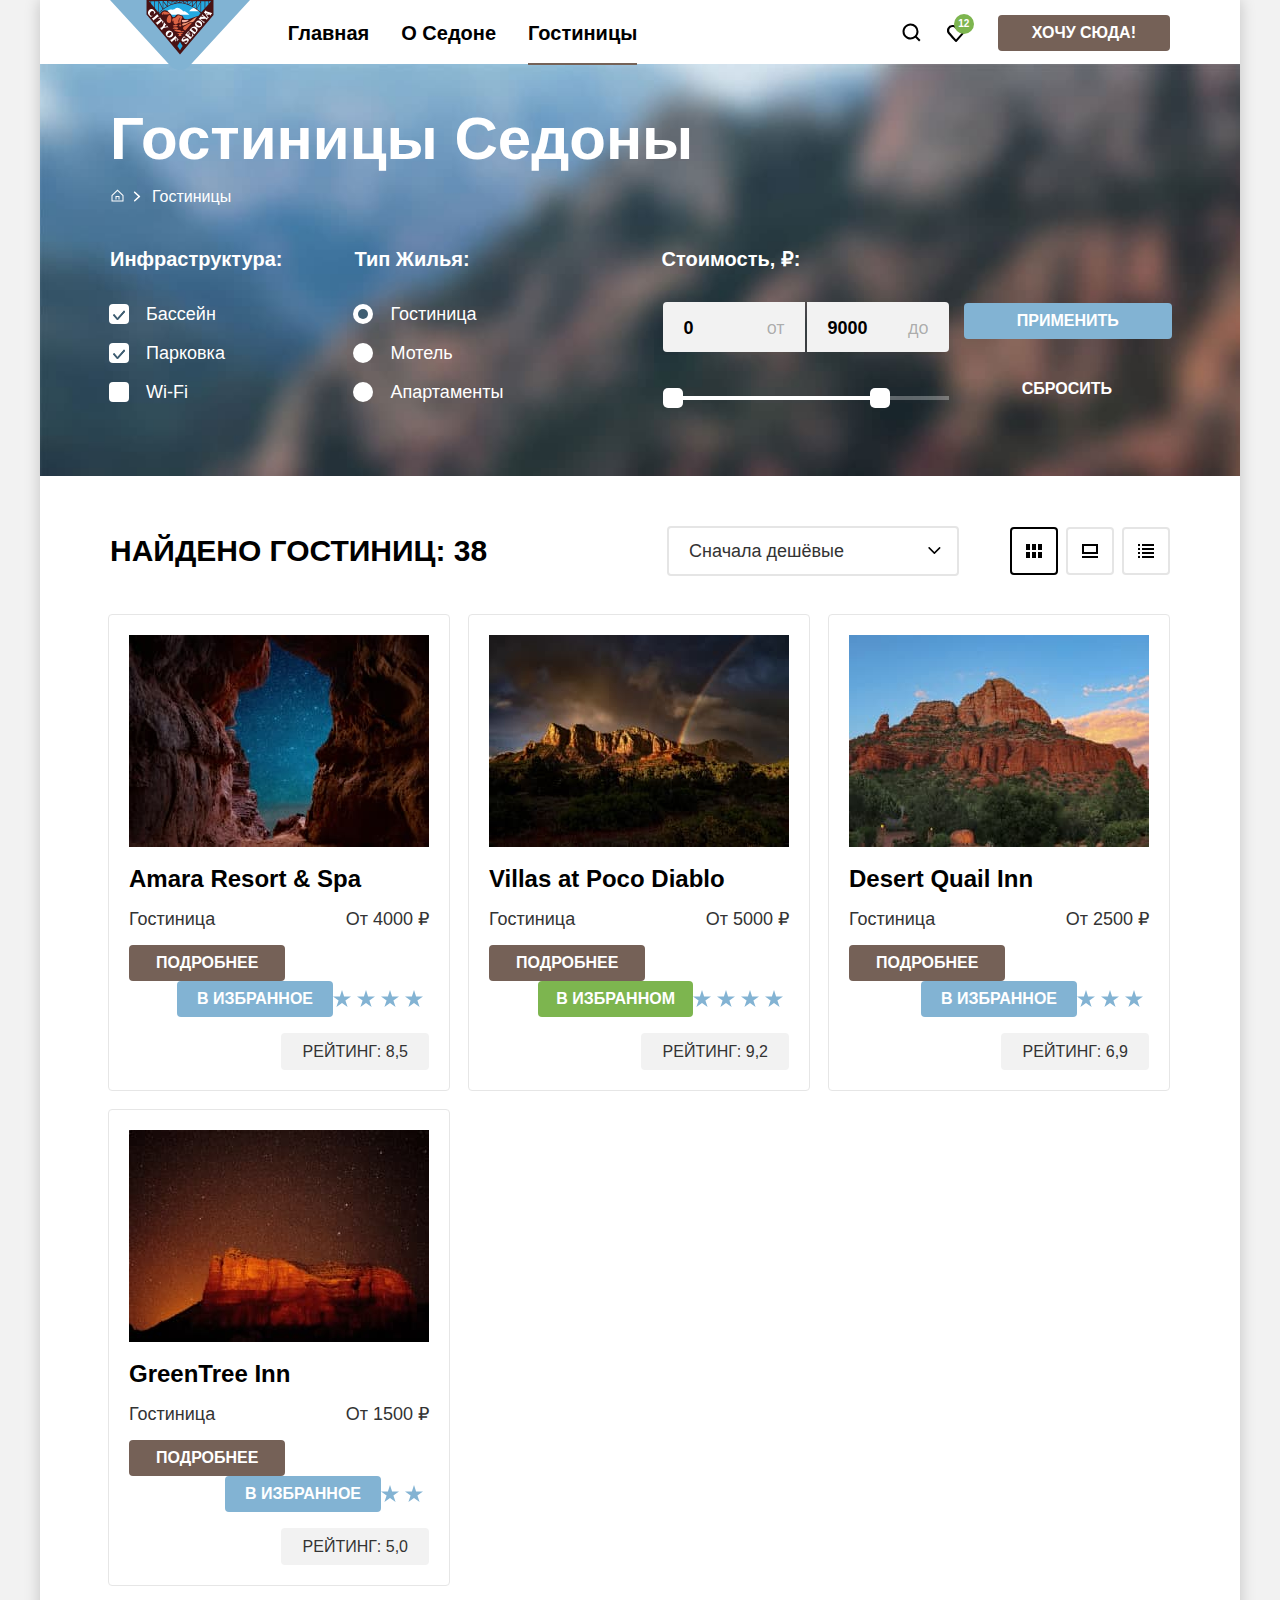
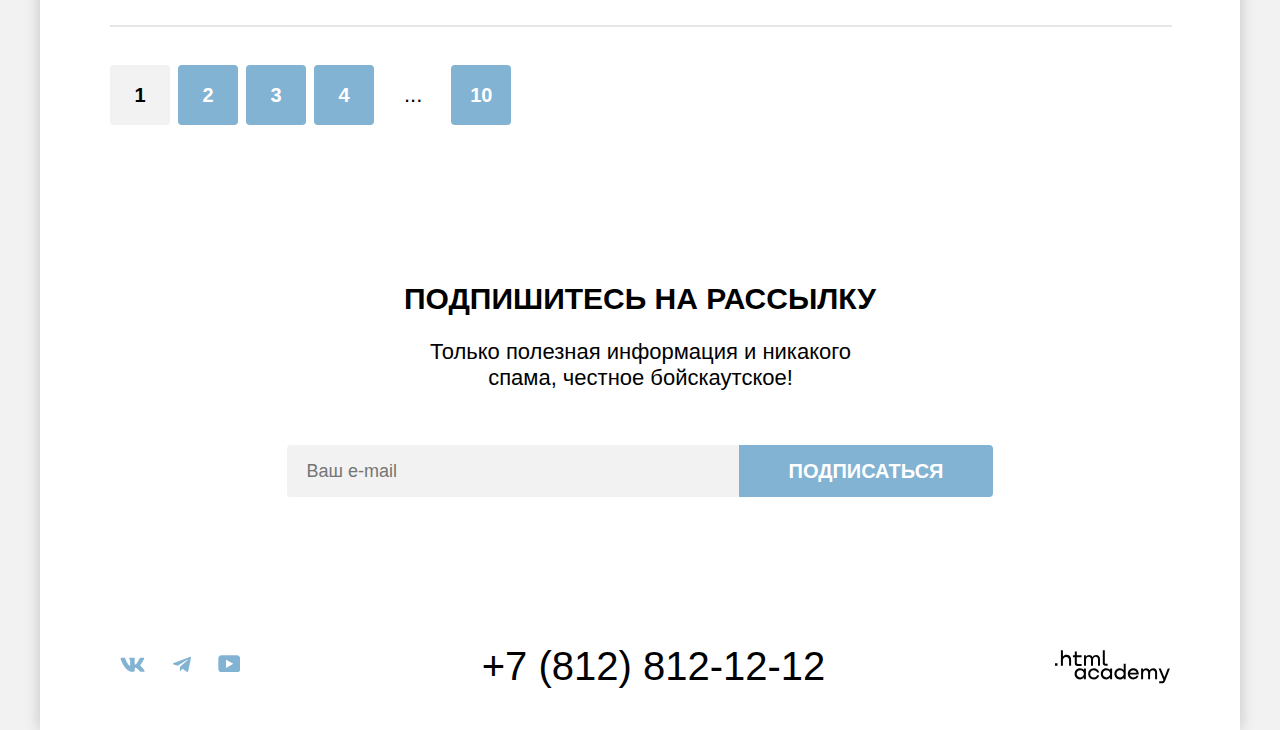
==== commit c3d6066b: "Merge pull request #12 from Thedoz/master" ====
--- a/catalog.html
+++ b/catalog.html
@@ -13,7 +13,7 @@
       <header class="page-header">
         <nav class="navigation">
           <a href="index.html" class="navigation-logo">
-            <img src="images/headericon/logo.svg" alt="Логотип Седона." class="page-header-logo" width="140"
+            <img src="images/header_icon/logo.svg" alt="Логотип Седона." class="page-header-logo" width="140"
               height="70">
           </a>
           <ul class="navigation-list">
@@ -30,18 +30,18 @@
           <ul class="navigation-user-list">
             <li class="user-item">
               <a href="#" class="user-link"><span class="visually-hidden">Поиск.</span>
-                <img src="images/headericon/search.svg" class="search-icon" alt="поиск.">
+                <img src="images/header_icon/search.svg" class="search-icon" alt="поиск.">
               </a>
             </li>
             <li class="user-item">
               <a href="#" class="user-link user-link-fav">
                 <span class="visually-hidden">Избранное.</span>
-                <img src="images/headericon/heart.svg" class="favorite-icon" alt="избранное.">
+                <img src="images/header_icon/heart.svg" class="favorite-icon" alt="избранное.">
                 <span>12</span>
               </a>
             </li>
             <li class="user-item">
-              <a class="navigation-link user-button button">хочу сюда!</a>
+              <a href="#" class="navigation-link user-button button">хочу сюда!</a>
             </li>
           </ul>
         </nav>
@@ -74,21 +74,21 @@
                   <label class="control">
                     <input type="checkbox" class="visually-hidden control-input" name="swimming pool" checked>
                     <span class="control-mark"></span>
-                    <span class="control-lable">Бассейн</span>
+                    <span class="control-label">Бассейн</span>
                   </label>
                 </li>
                 <li class="catalog-filter-item">
                   <label class="control">
                     <input type="checkbox" class="visually-hidden control-input" name="parking" checked>
                     <span class="control-mark"></span>
-                    <span class="control-lable">Парковка</span>
+                    <span class="control-label">Парковка</span>
                   </label>
                 </li>
                 <li class="catalog-filter-item">
                   <label class="control">
                     <input type="checkbox" class="visually-hidden control-input" name="wi-fi">
                     <span class="control-mark"></span>
-                    <span class="control-lable">Wi-Fi</span>
+                    <span class="control-label">Wi-Fi</span>
                   </label>
                 </li>
               </ul>
@@ -101,21 +101,21 @@
                   <label class="control">
                     <input type="radio" class="visually-hidden control-input" name="housing type" value="hotel" checked>
                     <span class="control-mark"></span>
-                    <span class="control-lable">Гостиница</span>
+                    <span class="control-label">Гостиница</span>
                   </label>
                 </li>
                 <li class="catalog-filter-item">
                   <label class="control">
                     <input type="radio" class="visually-hidden control-input" name="housing type" value="motel">
                     <span class="control-mark"></span>
-                    <span class="control-lable">Мотель</span>
+                    <span class="control-label">Мотель</span>
                   </label>
                 </li>
                 <li class="catalog-filter-item">
                   <label class="control">
                     <input type="radio" class="visually-hidden control-input" name="housing type" value="apartments">
                     <span class="control-mark"></span>
-                    <span class="control-lable">Апартаменты</span>
+                    <span class="control-label">Апартаменты</span>
                   </label>
                 </li>
               </ul>
@@ -126,11 +126,11 @@
               <div class="range-wrapper">
                 <div class="range-wrapper-inputs">
                   <label class="range-lable">
-                    <input class="range-price min-price" type="number" value="0" name="min-price">
+                    <input class="range-price min-price number" type="number" value="0" name="min-price">
                     <span class="range-text">от</span>
                   </label>
                   <label class="range-lable">
-                    <input class="range-price max-price" type="number" value="9000" name="max-price">
+                    <input class="range-price max-price number" type="number" value="9000" name="max-price">
                     <span class="range-text">до</span>
                   </label>
                 </div>
@@ -191,7 +191,7 @@
           <ul class="hotel-list">
             <li class="hotel-card">
               <a class="hotel-card-link" href="hotel.html">
-                <img class="hotel-card-image" src="images/catalog/hotel-amara.jpg" alt="отель Amara Resort & Spa."
+                <img class="hotel-card-image" src="images/catalog/hotel_amara.jpg" alt="отель Amara Resort & Spa."
                   width="300" height="212">
                 <h3 class="hotel-card-title">Amara Resort & Spa</h3>
               </a>
@@ -212,7 +212,7 @@
             </li>
             <li class="hotel-card">
               <a class="hotel-card-link" href="hotel.html">
-                <img class="hotel-card-image" src="images/catalog/hotel-villas.jpg" alt="отель Villas at Poco Diablo."
+                <img class="hotel-card-image" src="images/catalog/hotel_villas.jpg" alt="отель Villas at Poco Diablo."
                   width="300" height="212">
                 <h3 class="hotel-card-title">Villas at Poco Diablo</h3>
               </a>
@@ -233,7 +233,7 @@
             </li>
             <li class="hotel-card">
               <a class="hotel-card-link" href="hotel.html">
-                <img class="hotel-card-image" src="images/catalog/hotel-desert.jpg" alt="отель Desert Quail Inn."
+                <img class="hotel-card-image" src="images/catalog/hotel_desert.jpg" alt="отель Desert Quail Inn."
                   width="300" height="212">
                 <h3 class="hotel-card-title">Desert Quail Inn</h3>
               </a>
@@ -253,7 +253,7 @@
             </li>
             <li class="hotel-card">
               <a class="hotel-card-link" href="hotel.html">
-                <img class="hotel-card-image" src="images/catalog/hotel-greentree.jpg" alt="отель GreenTree Inn."
+                <img class="hotel-card-image" src="images/catalog/hotel_greentree.jpg" alt="отель GreenTree Inn."
                   width="300" height="212">
                 <h3 class="hotel-card-title">GreenTree Inn</h3>
               </a>
@@ -346,7 +346,7 @@
           </li>
         </ul>
         <address class="footer-contacts-address">
-          <a href="tel:+78128121212" class="footer-contacts-address-phone">+7 (812) 812-12-12</a>
+          <a href="tel:+78128121212" class="contacts-phone">+7 (812) 812-12-12</a>
         </address>
         <a href="https://htmlacademy.ru/" class="htmlacademy-link">
           <svg aria-hidden="true" focusable="false" width="115" height="34" viewBox="0 0 115 34" fill="currentColor"
--- a/styles/styles.css
+++ b/styles/styles.css
@@ -42,12 +42,13 @@
   overflow: hidden;
 }
 
-input[type="number"] {
-	-moz-appearance: textfield;
-}
-input[type="number"]:hover,
-input[type="number"]:focus {
-	-moz-appearance: number-input;
+.number{
+  -moz-appearance: textfield;
+}
+
+.number:hover,
+.number:focus{
+  -moz-appearance: number-input;
 }
 
 img {
@@ -181,7 +182,7 @@
 /* index */
 .hero{
   position: relative;
-  background-color: #000000;
+  background-color: #534343;
   background: url("../images/index-background.jpg") no-repeat;
   background-position: center;
   text-align: center;
@@ -228,6 +229,8 @@
   font-size: 22px;
   line-height: 26px;
   color: #333333;
+  padding-left: 20px;
+  padding-right: 20px;
 }
 
 .advantages-list{
@@ -241,6 +244,7 @@
 
 .advantages-item{
   display: flex;
+  background: #82B3D3;
 }
 
 .advantages-text{
@@ -252,12 +256,27 @@
 }
 
 .adventages-title{
+  position: relative;
   font-weight: 700;
   font-size: 24px;
   line-height: 28px;
   text-transform: uppercase;
   width: 43%;
   margin: 0 auto;
+}
+
+.adventages-title::after{
+  content: '';
+  position: absolute;
+  width: 60px;
+  height: 2px;
+  bottom: -31px;
+  left: 55px;
+  background: rgba(255, 255, 255, 0.3);
+}
+
+.title-after::after{
+  background: rgba(0, 0, 0, 0.3);
 }
 
 .adventages-description{
@@ -272,24 +291,12 @@
 }
 
 .blue{
-  position: relative;
   background: #82B3D3;
   color: #ffffff;
   padding-top: 92px;
 }
 
-.blue::before{
-  content: '';
-  position: absolute;
-  width: 60px;
-  height: 2px;
-  top: 178px;
-  left: 170px;
-  background: rgba(255, 255, 255, 0.3);
-}
-
 .whiteblue{
-  position: relative;
   background: rgba(131, 179, 211, 0.12);
   width: 400px;
   padding-top: 103px;
@@ -297,7 +304,7 @@
   margin: 0;
 }
 
-.whiteblue::before{
+/* .whiteblue::before{
   content: '';
   position: absolute;
   width: 60px;
@@ -305,26 +312,15 @@
   top: 189px;
   left: 170px;
   background: rgba(0, 0, 0, 0.3);
-}
+} */
 
 .lightblue{
-  position: relative;
   padding-top: 103px;
   padding-bottom: 10px;
   background: rgba(131, 179, 211, 0.2);
   width: 400px;
 }
 
-.lightblue::before{
-  content: '';
-  position: absolute;
-  width: 60px;
-  height: 2px;
-  top: 189px;
-  left: 170px;
-  background: rgba(0, 0, 0, 0.3);
-}
-
 /* рекомендации */
 .recommendation{
   text-align: center;
@@ -347,6 +343,8 @@
   font-size: 24px;
   line-height: 28px;
   text-transform: uppercase;
+  padding-left: 20px;
+  padding-right: 20px;
 }
 
 .recommendation-text{
@@ -354,6 +352,8 @@
   line-height: 21px;
   padding-bottom: 60px;
   margin-top: 30px;
+  padding-left: 20px;
+  padding-right: 20px;
 }
 
 .recommendation-house{
@@ -418,9 +418,9 @@
 /* подписаться */
 .subscribe{
   color: #ffffff;
-  background-color: #000000;
+  background-color: #4e4545;
   text-align: center;
-  background: url("../images/subscribe.jpg") no-repeat;
+  background: url("../images/sub.jpg") no-repeat;
   background-size: cover;
   padding-top: 70px;
   padding-bottom: 104px;
@@ -514,7 +514,7 @@
   color: rgba(104, 162, 202, 0.3);
 }
 
-.footer-contacts-address-phone{
+.contacts-phone{
   text-decoration: none;
   color: #000000;
   font-size: 40px;
@@ -523,12 +523,12 @@
   font-style: normal;
 }
 
-.footer-contacts-address-phone:hover,
-.footer-contacts-address-phone:focus-visible{
+.contacts-phone:hover,
+.contacts-phone:focus-visible{
   color: #756157;
 }
 
-.footer-contacts-address-phone:active{
+.contacts-phone:active{
   color: rgba(117, 97, 87, 0.3);
 }
 
@@ -909,7 +909,7 @@
   margin: 0 auto;
   background-size: cover;
   margin-top: -13px;
-  background-color: #000000;
+  background-color: #5c5151;
 }
 
 .inner-header-title{
@@ -954,6 +954,9 @@
   color: rgba(255, 255, 255, 0.3);
 }
 
+.catalog-filter-list{
+max-width: 200px;
+}
 
 .catalog-filter{
   display: flex;
@@ -1002,6 +1005,7 @@
   background: #ffffff;
   border-radius: 4px;
 }
+
 .control:hover .control-mark,
 .control:hover .control-label{
   opacity: 0.6;
@@ -1046,6 +1050,7 @@
 .control-lable{
   font-size: 18px;
   line-height: 23px;
+  padding-left: 20px;
 }
 
 .catalog-filter-item:not(:last-child) {
@@ -1053,7 +1058,7 @@
 }
 
 .range-wrapper{
-  padding-left: 122px;
+  padding-left: 123px;
   margin-top: -1px;
 }
 
@@ -1119,7 +1124,7 @@
 
 .range-price{
   display: block;
-  width: 143px;
+  width: 120px;
   padding: 11px 8px 9px;
   font-family: "PT Sans", sans-serif;
   font-size: 18px;
@@ -1127,7 +1132,6 @@
   line-height: 24px;
   text-indent: 10px;
   background: #f2f2f2;
-  box-sizing: border-box;
   cursor: pointer;
   border: 3px solid transparent;
   outline: none;
@@ -1147,6 +1151,7 @@
 }
 
 .range-price:active{
+  padding: 12px 9px 10px;
   border: 2px solid #000000;
 }
 
@@ -1191,7 +1196,7 @@
 .button-reset{
   margin: 0;
   padding: 0;
-  margin-right: -3px;
+  margin-right: -2px;
 }
 
 .button-apply{
@@ -1203,6 +1208,7 @@
   text-transform: uppercase;
   background: #82B3D3;
   border-radius: 4px;
+  margin-left: 2px;
 }
 
 .button-apply:hover,
@@ -1331,7 +1337,7 @@
   padding: 0;
   margin-left: 68px;
   margin-bottom: 80px;
-  margin-top: 21px;
+  margin-top: 20px;
 }
 
 .hotel-card{
@@ -1401,7 +1407,7 @@
   text-decoration: none;
   background: #756157;
   border-radius: 4px;
-  padding: 8px 26px;
+  padding: 8px 27px;
 }
 
 .hotel-card-more:hover,
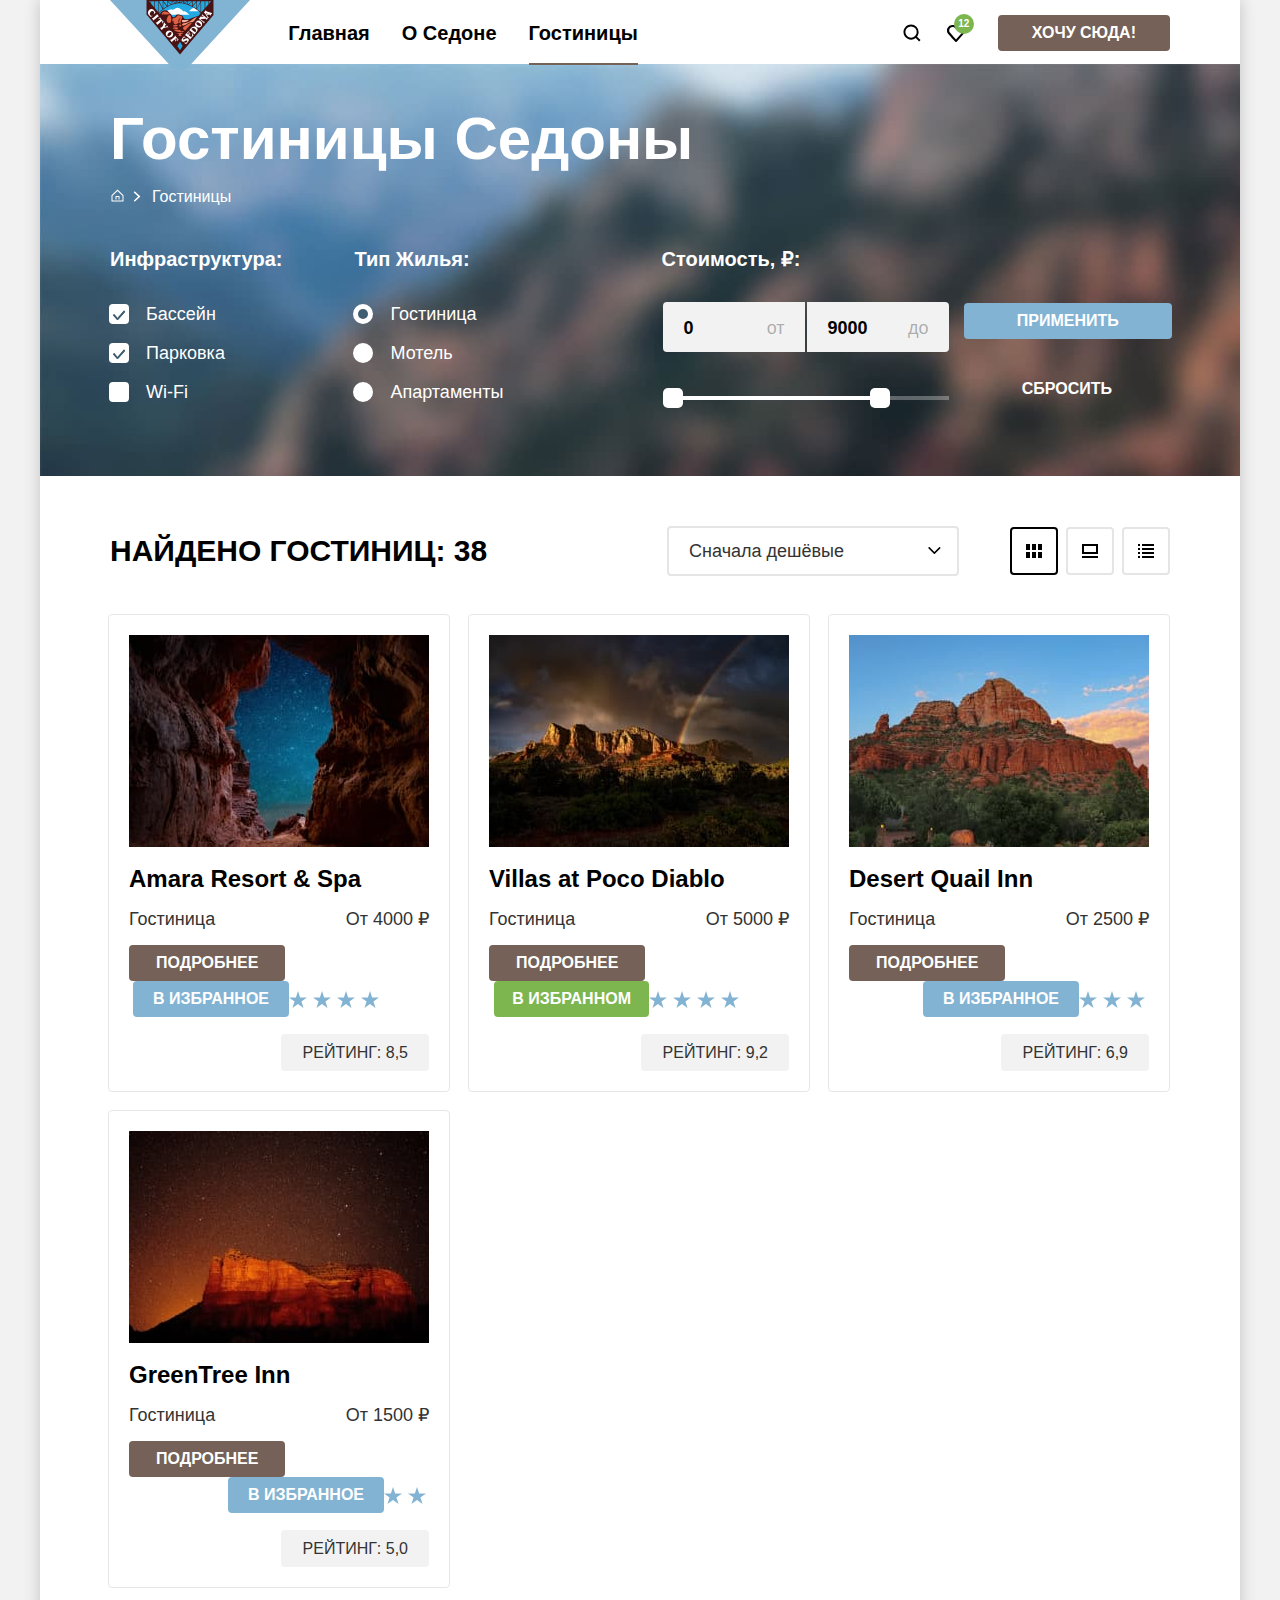
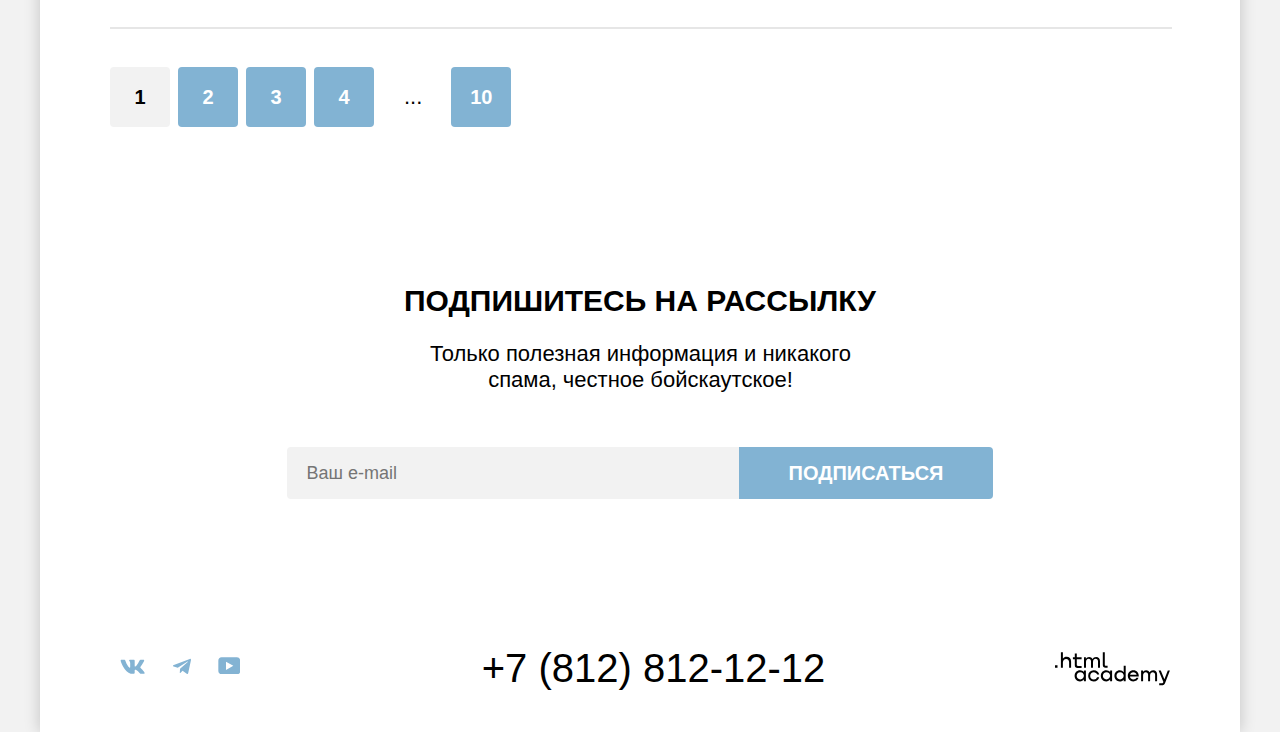
==== commit 37bacdf1: "Merge pull request #13 from Thedoz/master" ====
--- a/catalog.html
+++ b/catalog.html
@@ -30,13 +30,13 @@
           <ul class="navigation-user-list">
             <li class="user-item">
               <a href="#" class="user-link"><span class="visually-hidden">Поиск.</span>
-                <img src="images/header_icon/search.svg" class="search-icon" alt="поиск.">
+                <img src="images/header_icon/search.svg" class="search-icon" alt="поиск." width="18" height="18">
               </a>
             </li>
             <li class="user-item">
               <a href="#" class="user-link user-link-fav">
                 <span class="visually-hidden">Избранное.</span>
-                <img src="images/header_icon/heart.svg" class="favorite-icon" alt="избранное.">
+                <img src="images/header_icon/heart.svg" class="favorite-icon" alt="избранное." width="18" height="17">
                 <span>12</span>
               </a>
             </li>
@@ -53,8 +53,8 @@
           <ul class="breadcrumbs">
             <li class="breadcrumbs-item">
               <a href="index.html" class="breadcrumbs-link-index"><span class="visually-hidden">Главная.</span>
-                <svg aria-hidden="true" focusable="false" width="13" height="13" viewBox="0 0 13 13" fill="currentColor"
-                  xmlns="http://www.w3.org/2000/svg">
+                <svg aria-hidden="true" focusable="false" role="img" aria-label="house" width="13" height="13"
+                  viewBox="0 0 13 13" fill="currentColor" xmlns="http://www.w3.org/2000/svg">
                   <path d="m6.5.5-6 5.8v6.2h12V6.3L6.5.5Zm5 11h-10V6.7l5-4.8 5 4.8v4.8Z" />
                   <path d="M4.5 10.5h1V8h2v2.5h1V7h-4v3.5Z" />
                 </svg>
@@ -72,21 +72,21 @@
               <ul class="catalog-filter-list">
                 <li class="catalog-filter-item">
                   <label class="control">
-                    <input type="checkbox" class="visually-hidden control-input" name="swimming pool" checked>
+                    <input type="checkbox" class="visually-hidden control-input" name="swimming pool" checked required>
                     <span class="control-mark"></span>
                     <span class="control-label">Бассейн</span>
                   </label>
                 </li>
                 <li class="catalog-filter-item">
                   <label class="control">
-                    <input type="checkbox" class="visually-hidden control-input" name="parking" checked>
+                    <input type="checkbox" class="visually-hidden control-input" name="parking" checked required>
                     <span class="control-mark"></span>
                     <span class="control-label">Парковка</span>
                   </label>
                 </li>
                 <li class="catalog-filter-item">
                   <label class="control">
-                    <input type="checkbox" class="visually-hidden control-input" name="wi-fi">
+                    <input type="checkbox" class="visually-hidden control-input" name="wi-fi" required>
                     <span class="control-mark"></span>
                     <span class="control-label">Wi-Fi</span>
                   </label>
@@ -99,14 +99,16 @@
               <ul class="catalog-filter-list">
                 <li class="catalog-filter-item">
                   <label class="control">
-                    <input type="radio" class="visually-hidden control-input" name="housing type" value="hotel" checked>
+                    <input type="radio" class="visually-hidden control-input" name="housing type" value="hotel" checked
+                      required>
                     <span class="control-mark"></span>
                     <span class="control-label">Гостиница</span>
                   </label>
                 </li>
                 <li class="catalog-filter-item">
                   <label class="control">
-                    <input type="radio" class="visually-hidden control-input" name="housing type" value="motel">
+                    <input type="radio" class="visually-hidden control-input" name="housing type" value="motel"
+                      required>
                     <span class="control-mark"></span>
                     <span class="control-label">Мотель</span>
                   </label>
@@ -126,17 +128,17 @@
               <div class="range-wrapper">
                 <div class="range-wrapper-inputs">
                   <label class="range-lable">
-                    <input class="range-price min-price number" type="number" value="0" name="min-price">
+                    <input class="range-price min-price number" type="number" value="0" name="min-price" required>
                     <span class="range-text">от</span>
                   </label>
                   <label class="range-lable">
-                    <input class="range-price max-price number" type="number" value="9000" name="max-price">
+                    <input class="range-price max-price number" type="number" value="9000" name="max-price" required>
                     <span class="range-text">до</span>
                   </label>
                 </div>
 
                 <div class="range-scale">
-                  <div class="range-bar" style="left: 0; width: 207px;">
+                  <div class="range-bar">
                     <button class="range-toggle toggle-min" type="button">
                       <span class="visually-hidden">Изменить минимальную цену.</span>
                     </button>
@@ -164,21 +166,21 @@
           <div class="sorting-view">
             <a href="#" class="card-grid-toggle card-grid-toggle-current"><span class="visually-hidden">Показать
                 карточки.</span>
-              <svg aria-hidden="true" focusable="false" width="16" height="14" viewBox="0 0 16 14" fill="none"
-                xmlns="http://www.w3.org/2000/svg">
+              <svg aria-hidden="true" focusable="false" role="img" aria-label="показать карточки" width="16" height="14"
+                viewBox="0 0 16 14" fill="none" xmlns="http://www.w3.org/2000/svg">
                 <path d="M4 0H0v6h4V0ZM16 0h-4v6h4V0ZM10 0H6v6h4V0ZM4 8H0v6h4V8ZM16 8h-4v6h4V8ZM10 8H6v6h4V8Z"
                   fill="#000" />
               </svg>
             </a>
             <a href="#" class="card-grid-toggle"><span class="visually-hidden">Показать развернуто.</span>
-              <svg aria-hidden="true" focusable="false" width="16" height="14" viewBox="0 0 16 14" fill="none"
-                xmlns="http://www.w3.org/2000/svg">
+              <svg aria-hidden="true" focusable="false" role="img" aria-label="показать развернуто" width="16"
+                height="14" viewBox="0 0 16 14" fill="none" xmlns="http://www.w3.org/2000/svg">
                 <path d="M16 12H0v2h16v-2ZM14 2v6H2V2h12Zm2-2H0v10h16V0Z" fill="#000" />
               </svg>
             </a>
             <a href="#" class="card-grid-toggle"><span class="visually-hidden">Показать список.</span>
-              <svg aria-hidden="true" focusable="false" width="16" height="14" viewBox="0 0 16 14" fill="none"
-                xmlns="http://www.w3.org/2000/svg">
+              <svg aria-hidden="true" focusable="false" role="img" aria-label="показать списком" width="16" height="14"
+                viewBox="0 0 16 14" fill="none" xmlns="http://www.w3.org/2000/svg">
                 <path
                   d="M2 0H0v2h2V0ZM16 0H4v2h12V0ZM2 4H0v2h2V4ZM16 4H4v2h12V4ZM2 8H0v2h2V8ZM16 8H4v2h12V8ZM2 12H0v2h2v-2ZM16 12H4v2h12v-2Z"
                   fill="#000" />
@@ -200,13 +202,7 @@
                 <p class="hotel-card-price">От 4000 &#8381;</p>
                 <a class="hotel-card-more button" href="more.html">подробнее</a>
                 <button class="hotel-card-tofavorit button" type="button">в избранное</button>
-                <div class="raiting-stars">
-                  <span class="visually-hidden">4 звезды.</span>
-                  <span class="raiting-star raiting-star-active"></span>
-                  <span class="raiting-star raiting-star-active"></span>
-                  <span class="raiting-star raiting-star-active"></span>
-                  <span class="raiting-star raiting-star-active"></span>
-                </div>
+                <span class="raiting-stars"></span>
                 <p class="hotel-card-raiting">рейтинг: 8,5</p>
               </div>
             </li>
@@ -221,13 +217,7 @@
                 <p class="hotel-card-price">От 5000 &#8381;</p>
                 <a class="hotel-card-more button" href="more.html">подробнее</a>
                 <button class="hotel-card-infavorit button" type="button">в избранном</button>
-                <div class="raiting-stars">
-                  <span class="visually-hidden">4 звезды.</span>
-                  <span class="raiting-star raiting-star-active"></span>
-                  <span class="raiting-star raiting-star-active"></span>
-                  <span class="raiting-star raiting-star-active"></span>
-                  <span class="raiting-star raiting-star-active"></span>
-                </div>
+                <span class="raiting-stars"></span>
                 <p class="hotel-card-raiting">рейтинг: 9,2</p>
               </div>
             </li>
@@ -242,12 +232,7 @@
                 <p class="hotel-card-price">От 2500 &#8381;</p>
                 <a class="hotel-card-more button" href="more.html">подробнее</a>
                 <button class="hotel-card-tofavorit button" type="button">в избранное</button>
-                <div class="raiting-stars">
-                  <span class="visually-hidden">3 звезды.</span>
-                  <span class="raiting-star raiting-star-active"></span>
-                  <span class="raiting-star raiting-star-active"></span>
-                  <span class="raiting-star raiting-star-active"></span>
-                </div>
+                <span class="raiting-stars three-stars"></span>
                 <p class="hotel-card-raiting">рейтинг: 6,9</p>
               </div>
             </li>
@@ -262,11 +247,7 @@
                 <p class="hotel-card-price">От 1500 &#8381;</p>
                 <a class="hotel-card-more button" href="more.html">подробнее</a>
                 <button class="hotel-card-tofavorit button" type="button">в избранное</button>
-                <div class="raiting-stars">
-                  <span class="visually-hidden">2 звезды.</span>
-                  <span class="raiting-star raiting-star-active"></span>
-                  <span class="raiting-star raiting-star-active"></span>
-                </div>
+                <span class="raiting-stars two-stars"></span>
                 <p class="hotel-card-raiting">рейтинг: 5,0</p>
               </div>
             </li>
@@ -318,8 +299,8 @@
           <li class="fotter-social-item">
             <a class="fotter-social-link" href="https://vk.com/htmlacademy"><span
                 class="visually-hidden">ВКонтакте.</span>
-              <svg aria-hidden="true" focusable="false" width="25" height="15" viewBox="0 0 25 15" fill="currentColor"
-                xmlns="http://www.w3.org/2000/svg">
+              <svg aria-hidden="true" focusable="false" role="img" aria-label="ВКонтакте" width="25" height="15"
+                viewBox="0 0 25 15" fill="currentColor" xmlns="http://www.w3.org/2000/svg">
                 <path fill-rule="evenodd" clip-rule="evenodd"
                   d="M24.12 1.8c.16-.54 0-.94-.8-.94H20.7c-.67 0-.98.34-1.15.73 0 0-1.33 3.2-3.22 5.27-.61.6-.9.8-1.23.8-.16 0-.41-.2-.41-.75v-5.1c0-.66-.19-.95-.74-.95H9.82c-.42 0-.67.3-.67.59 0 .62.95.76 1.04 2.51v3.8c0 .83-.15.98-.48.98-.9 0-3.06-3.2-4.34-6.88-.25-.72-.5-1-1.18-1H1.57c-.75 0-.9.34-.9.73 0 .68.89 4.07 4.14 8.55 2.17 3.06 5.23 4.72 8 4.72 1.68 0 1.88-.37 1.88-1v-2.32c0-.74.16-.88.7-.88.38 0 1.05.19 2.6 1.66 1.79 1.75 2.08 2.54 3.08 2.54h2.63c.75 0 1.12-.37.9-1.1-.23-.72-1.08-1.77-2.2-3.02-.62-.71-1.54-1.48-1.82-1.86-.39-.5-.28-.71 0-1.15 0 0 3.2-4.42 3.54-5.93Z" />
               </svg>
@@ -327,8 +308,8 @@
           </li>
           <li class="fotter-social-item">
             <a class="fotter-social-link" href="https://t.me/htmlacademy"><span class="visually-hidden">Телеграм.</span>
-              <svg aria-hidden="true" focusable="false" width="18" height="16" viewBox="0 0 18 16" fill="currentColor"
-                xmlns="http://www.w3.org/2000/svg">
+              <svg aria-hidden="true" focusable="false" role="img" aria-label="Телеграм" width="18" height="16"
+                viewBox="0 0 18 16" fill="currentColor" xmlns="http://www.w3.org/2000/svg">
                 <path
                   d="M16.79.96.84 7.1c-1.09.44-1.08 1.05-.2 1.32l4.1 1.28 9.47-5.98c.44-.27.85-.13.52.17l-7.68 6.93-.28 4.22c.41 0 .6-.2.83-.41l1.99-1.94 4.13 3.06c.77.42 1.31.2 1.5-.71l2.72-12.8c.28-1.1-.43-1.61-1.16-1.28Z" />
               </svg>
@@ -337,8 +318,8 @@
           <li class="fotter-social-item">
             <a class="fotter-social-link" href="https://www.youtube.com/user/htmlacademy"><span
                 class="visually-hidden">Ютуб.</span>
-              <svg aria-hidden="true" focusable="false" width="22" height="17" viewBox="0 0 22 17" fill="currentColor"
-                xmlns="http://www.w3.org/2000/svg">
+              <svg aria-hidden="true" focusable="false" role="img" aria-label="Ютуб" width="22" height="17"
+                viewBox="0 0 22 17" fill="currentColor" xmlns="http://www.w3.org/2000/svg">
                 <path
                   d="M18.94.36H3.51C1.65.36.33 1.95.33 3.76v10.09c0 1.91 1.32 3.5 3.18 3.5h15.65c1.64 0 3.17-1.59 3.17-3.4V3.76c-.22-1.8-1.53-3.4-3.39-3.4ZM7.99 12.89V4.82l7.34 4.04-7.34 4.03Z" />
               </svg>
@@ -349,8 +330,8 @@
           <a href="tel:+78128121212" class="contacts-phone">+7 (812) 812-12-12</a>
         </address>
         <a href="https://htmlacademy.ru/" class="htmlacademy-link">
-          <svg aria-hidden="true" focusable="false" width="115" height="34" viewBox="0 0 115 34" fill="currentColor"
-            xmlns="http://www.w3.org/2000/svg">
+          <svg aria-hidden="true" focusable="false" role="img" aria-label="htmlacademy" width="115" height="34"
+            viewBox="0 0 115 34" fill="currentColor" xmlns="http://www.w3.org/2000/svg">
             <path
               d="M0 13.26v2.6h2.5v-2.6H0ZM11.6 4.86c-1.6 0-2.8.7-3.6 1.7h-.1V.36h-2v15.5h2v-5.3c0-2.1 1.3-3.6 3.3-3.6 1.8 0 2.9 1.4 2.9 3.2v5.7h2v-6.1c.1-3-1.8-4.9-4.5-4.9ZM26.6 5.16h-4.8v-3.7h-2v3.8h-1.9v2h1.9v6c0 1.7 1 2.7 2.7 2.7h4.1v-2h-3.7c-.7 0-1.1-.4-1.1-1.1v-5.7h4.8v-2ZM41.1 4.96c-1.6 0-2.9.8-3.5 2.1h-.1c-.6-1.2-1.8-2.1-3.4-2.1-1.4 0-2.5.8-3.1 1.8h-.1v-1.6H29v10.6h2v-5.4c0-2 1-3.5 2.6-3.5 1.5 0 2.4 1 2.4 2.6v6.3h2v-5.6c0-2.4 1.4-3.3 2.6-3.3 1.5 0 2.4 1 2.4 2.6v6.3h2v-6.5c.1-2.5-1.4-4.3-3.9-4.3ZM47.8 13.06c0 1.7 1 2.7 2.8 2.7h2v-2h-1.7c-.7 0-1.1-.4-1.1-1.1V.36h-2v12.7ZM28.9 20.06c-.9-1.1-2.2-1.8-3.9-1.8-3.1 0-5.4 2.3-5.4 5.6s2.3 5.6 5.4 5.6c1.8 0 3-.8 3.8-1.9h.1v1.6h2v-10.6h-2v1.5Zm-3.6 7.4c-2.2 0-3.6-1.6-3.6-3.6s1.4-3.6 3.6-3.6 3.6 1.6 3.6 3.6c0 1.9-1.4 3.6-3.6 3.6ZM44.2 22.36c-.5-2.4-2.6-4.1-5.4-4.1a5.4 5.4 0 0 0-5.6 5.6c0 3.1 2.2 5.6 5.6 5.6 2.8 0 4.9-1.8 5.4-4.2h-2.1a3.4 3.4 0 0 1-3.3 2.3c-2.2 0-3.6-1.6-3.6-3.6s1.4-3.6 3.6-3.6c1.6 0 2.8 1 3.3 2.2h2.1v-.2ZM55.1 20.06c-.9-1.1-2.2-1.8-3.9-1.8-3.1 0-5.4 2.3-5.4 5.6s2.3 5.6 5.4 5.6c1.8 0 3-.8 3.8-1.9h.1v1.6h2v-10.6h-2v1.5Zm-3.6 7.4c-2.2 0-3.6-1.6-3.6-3.6s1.4-3.6 3.6-3.6 3.6 1.6 3.6 3.6c0 1.9-1.5 3.6-3.6 3.6ZM68.7 20.16c-.9-1.1-2.2-1.9-3.9-1.9-3.1 0-5.4 2.3-5.4 5.6s2.2 5.6 5.4 5.6c1.7 0 3-.8 3.8-1.8h.1v1.5h2v-15.4h-2v6.4Zm-3.6 7.3c-2.2 0-3.6-1.6-3.6-3.6s1.4-3.6 3.6-3.6 3.6 1.6 3.6 3.6c-.1 2-1.5 3.6-3.6 3.6ZM78.3 18.26c-3.3 0-5.5 2.5-5.5 5.6 0 3 2.1 5.6 5.5 5.6 2.5 0 4.5-1.3 5.2-3.6h-2.1c-.5 1-1.6 1.6-3 1.6-1.9 0-3.3-1.3-3.4-2.9h8.8c.2-3.6-2-6.3-5.5-6.3Zm0 1.9c1.7 0 3 1 3.3 2.6h-6.5c.3-1.5 1.5-2.6 3.2-2.6ZM98.2 18.26c-1.6 0-2.9.8-3.6 2h-.1c-.6-1.2-1.8-2-3.4-2-1.4 0-2.5.7-3.1 1.8v-1.5h-1.9v10.6h2v-5.4c0-2 1-3.4 2.6-3.5 1.5 0 2.4 1 2.4 2.6v6.3h2v-5.6c0-2.4 1.4-3.3 2.6-3.3 1.5 0 2.4 1 2.4 2.6v6.3h2v-6.5c.1-2.6-1.4-4.4-3.9-4.4ZM109.4 27.36l-3.6-8.9h-2.2l4.8 11.6c-.3.9-.7 1.2-1.7 1.2h-2.5v2h2.5c1.8 0 2.8-.8 3.5-2.6l4.7-12.2h-2.1l-3.4 8.9Z" />
           </svg>
--- a/styles/styles.css
+++ b/styles/styles.css
@@ -304,16 +304,6 @@
   margin: 0;
 }
 
-/* .whiteblue::before{
-  content: '';
-  position: absolute;
-  width: 60px;
-  height: 2px;
-  top: 189px;
-  left: 170px;
-  background: rgba(0, 0, 0, 0.3);
-} */
-
 .lightblue{
   padding-top: 103px;
   padding-bottom: 10px;
@@ -339,33 +329,51 @@
 }
 
 .recommendation-title{
+  position: relative;
   font-weight: 700;
   font-size: 24px;
   line-height: 28px;
   text-transform: uppercase;
   padding-left: 20px;
   padding-right: 20px;
+  margin: 0 auto;
+  padding-top: 184px;
 }
 
 .recommendation-text{
   font-size: 18px;
   line-height: 21px;
-  padding-bottom: 60px;
-  margin-top: 30px;
-  padding-left: 20px;
-  padding-right: 20px;
-}
-
-.recommendation-house{
-  padding-top: 80px;
-}
-
-.recommendation-food{
-  padding-top: 81px;
-}
-
-.recommendation-gift{
-  padding-top: 78px;
+  padding: 10px 20px 60px 20px;
+}
+
+.recommendation-house::after{
+  position: absolute;
+  content: "";
+  width: 75px;
+  height: 72px;
+  background: url("../images/vector_house.svg") no-repeat;
+  top: 80px;
+  left: 41%;
+}
+
+.recommendation-food::after{
+  position: absolute;
+  content: "";
+  width: 74px;
+  height: 70px;
+  background: url("../images/food.svg") no-repeat;
+  top: 80px;
+  left: 41%;
+}
+
+.recommendation-gift::after{
+  position: absolute;
+  content: "";
+  width: 64px;
+  height: 76px;
+  background: url("../images/vector_gift.svg") no-repeat;
+  top: 79px;
+  left: 42%;
 }
 
 .rec-whiteblue{
@@ -375,25 +383,31 @@
 /* поиск гостиницы */
 .search-hotel{
   text-align: center;
-  padding: 0 304px;
-  padding-top: 71px;
+  padding-top: 98px;
+  padding-bottom: 96px;
 }
 
 .search-hotel-title{
+  width: 1060px;
   font-weight: 700;
   font-size: 30px;
   line-height: 36px;
   text-transform: uppercase;
-  margin-bottom: 20px;
+  padding-bottom: 20px;
+  margin: 0 auto;
 }
 
 .search-hotel-text{
+  width: 600px;
+  color: #333333;
   font-size: 22px;
   line-height: 26px;
-  margin-bottom: 54px;
+  padding-bottom: 55px;
+  margin: 0 auto;
 }
 
 .search-button{
+  width: 376px;
   color: #ffffff;
   text-transform: uppercase;
   font-weight: 700;
@@ -401,8 +415,10 @@
   line-height: 36px;
   background: #756157;
   border-radius: 4px;
-  padding: 8px 50px;
-  margin-bottom: 96px;
+  padding: 8px 0;
+  text-decoration: none;
+  margin: 0 auto;
+  display: block;
 }
 
 .search-button:hover,
@@ -1465,20 +1481,17 @@
 }
 
 .raiting-stars{
-  display: flex;
-  align-items: center;
-  justify-content: center;
-}
-
-.raiting-star{
-  display: inline-block;
-  height: 17px;
-  width: 18px;
-  margin-right: 6px;
-}
-
-.raiting-star-active{
-  background-image: url("../images/catalog/star.svg");
+  width: 140px;
+  height: 37px;
+  background: url("../images/catalog/stars.svg") no-repeat;
+}
+
+.three-stars{
+  width: 70px;
+}
+
+.two-stars{
+  width: 45px;
 }
 
 .hotel-card-raiting{
